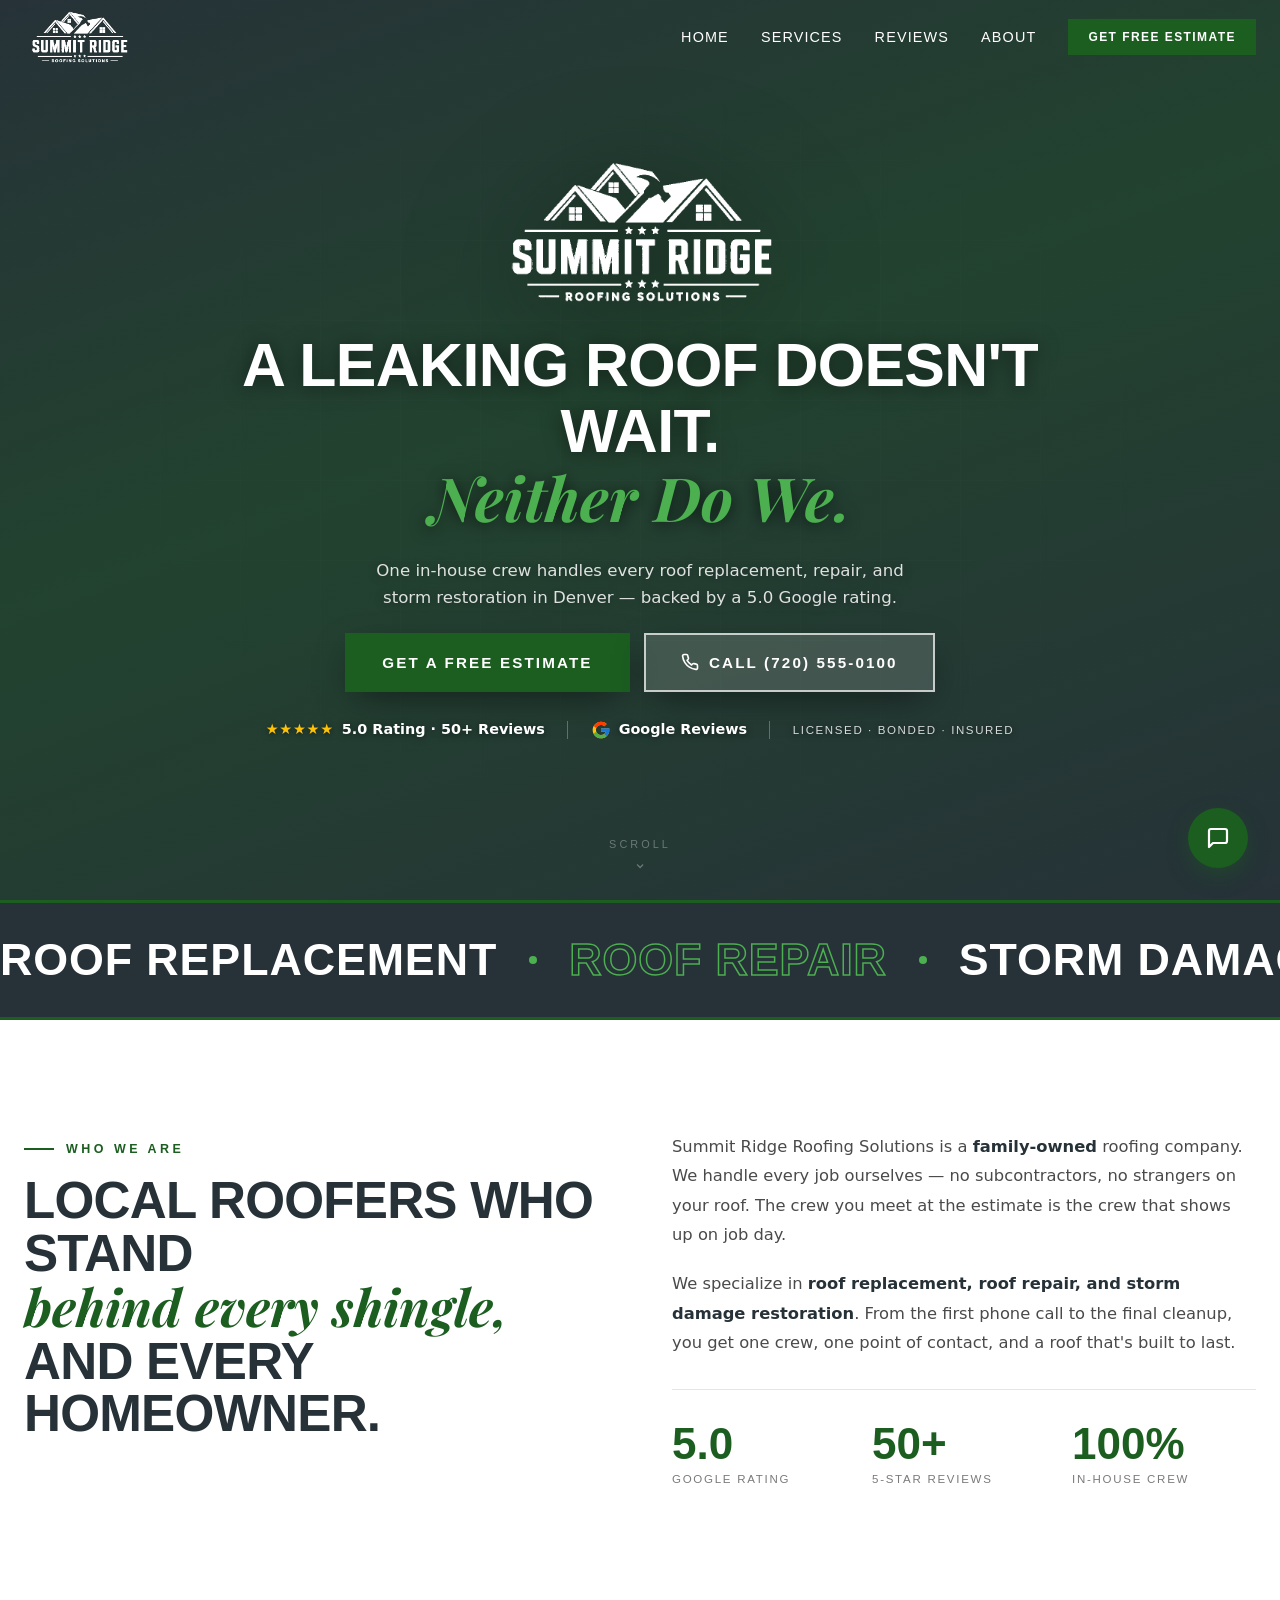
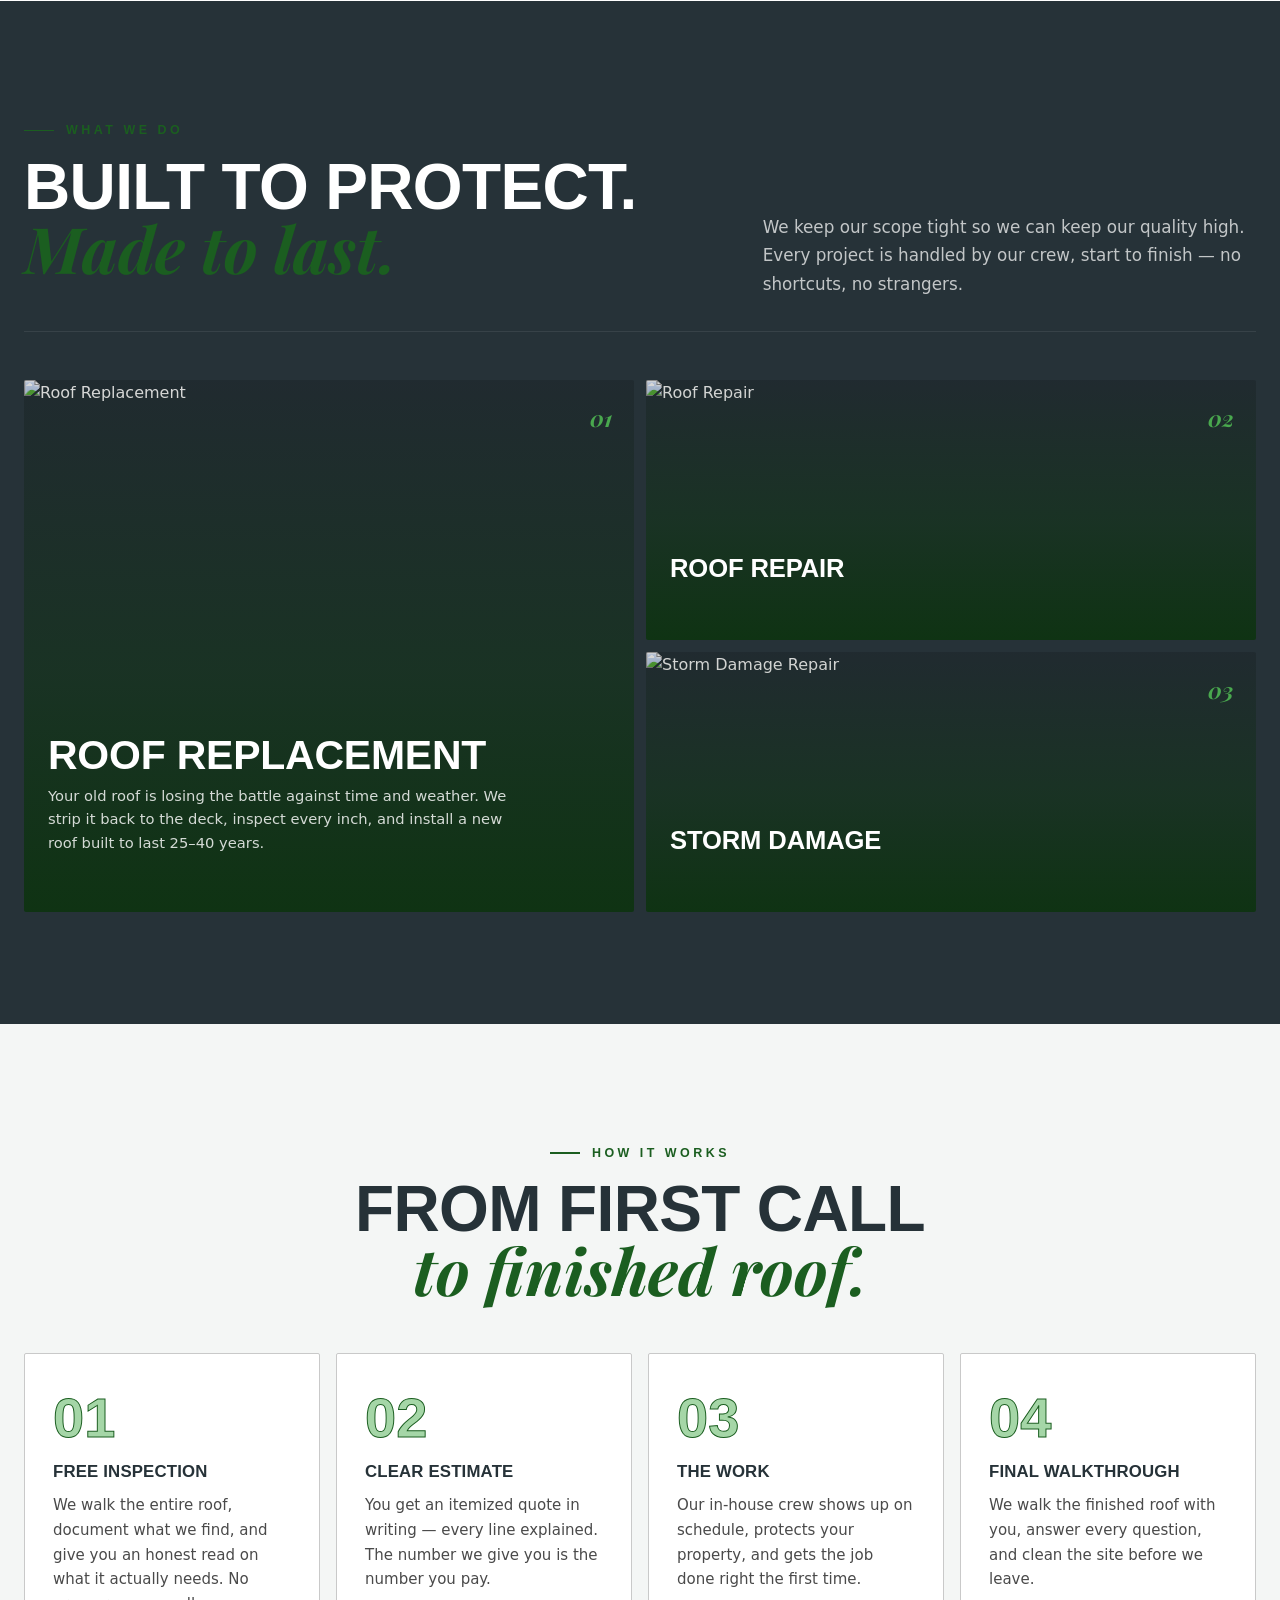
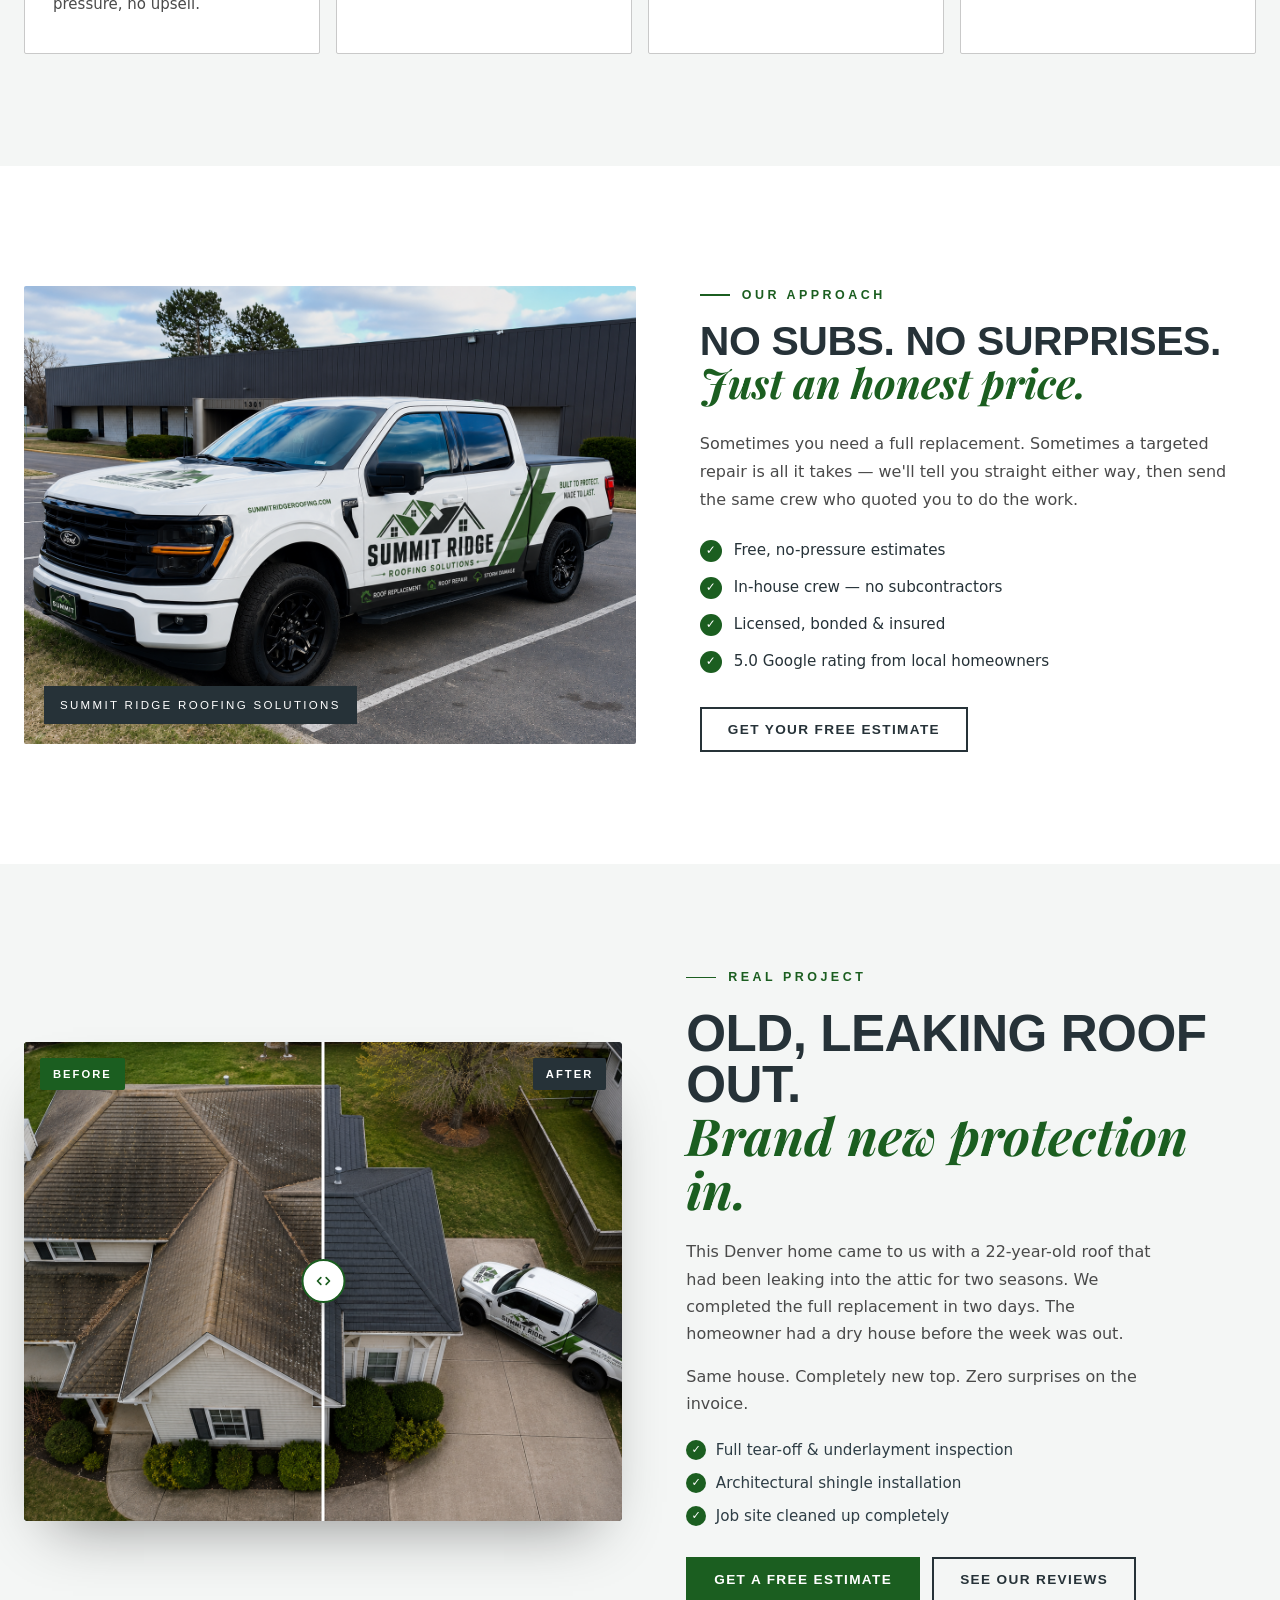
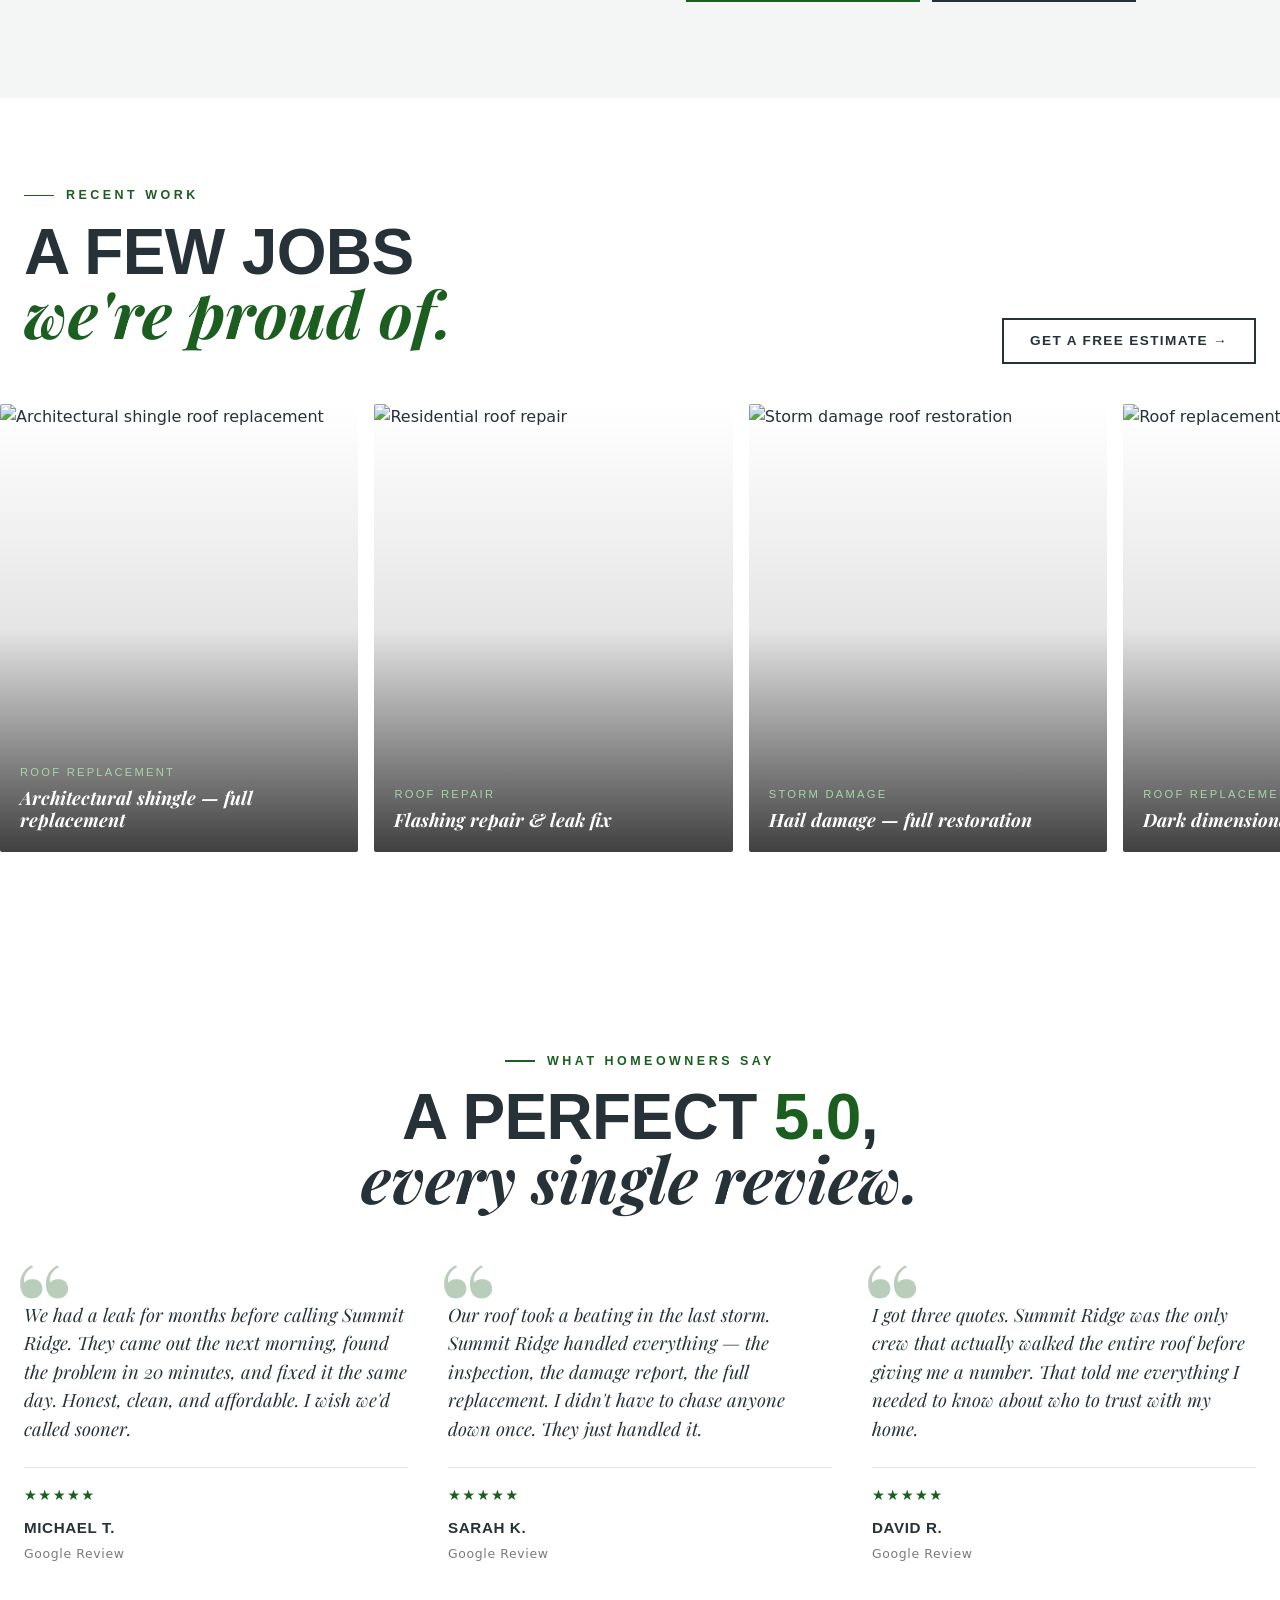
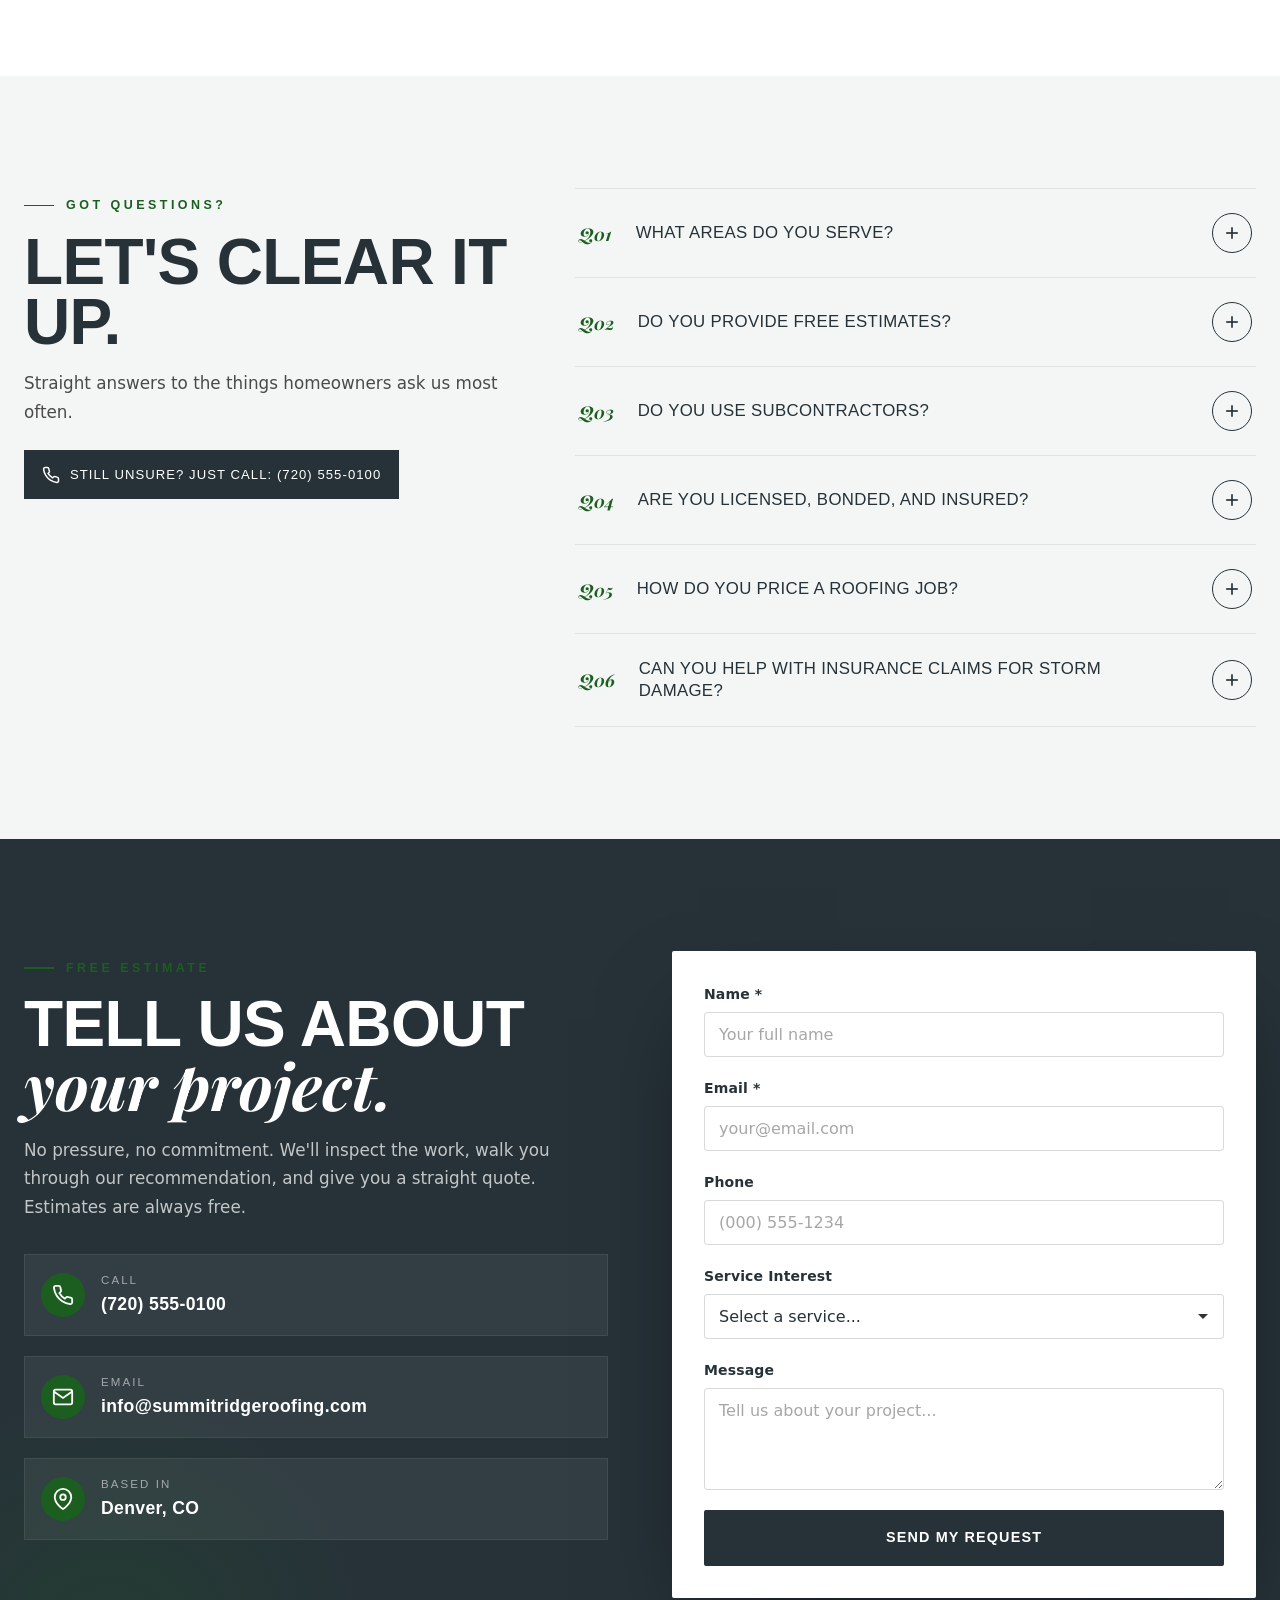
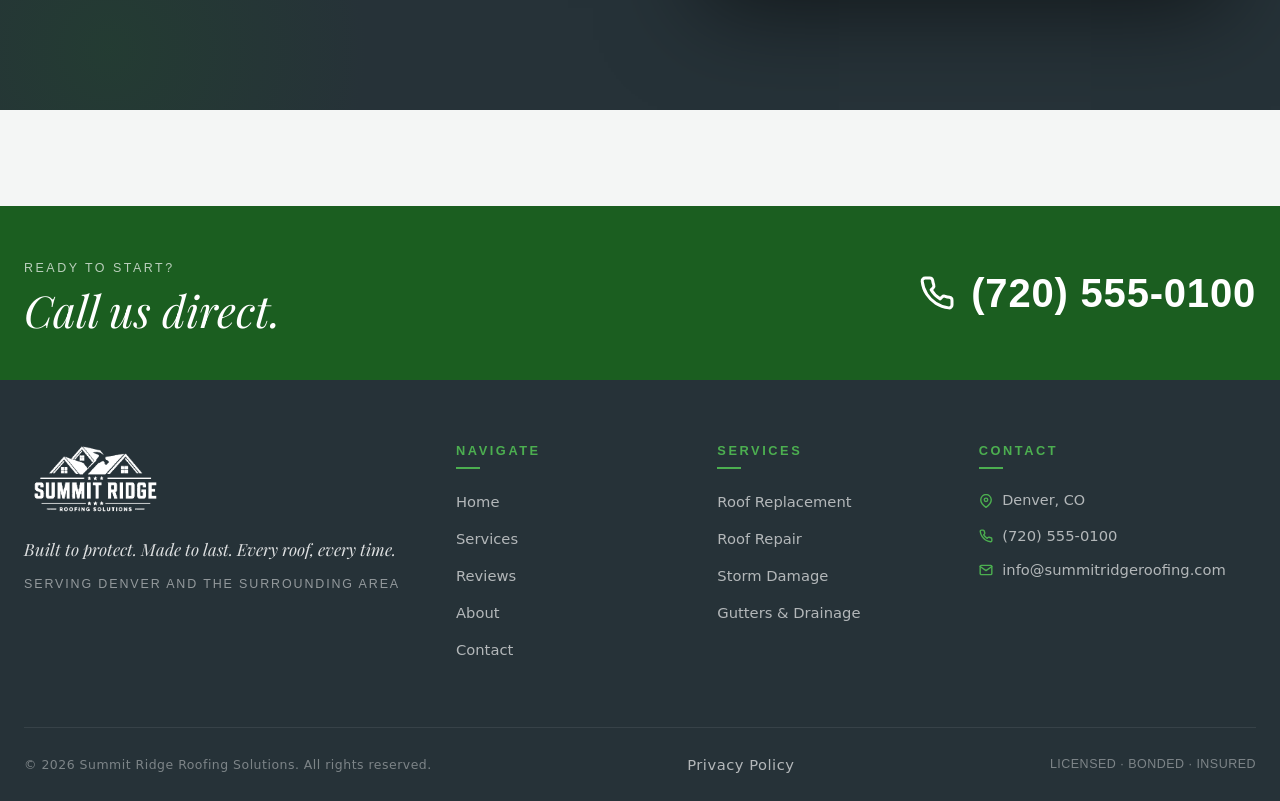
==== index.html @ 20893dfd "Initial commit" ====
<!DOCTYPE html>
<html lang="en">
  <head>
    <meta charset="UTF-8" />
    <meta name="viewport" content="width=device-width, initial-scale=1.0" />
    <title>Summit Ridge Roofing Solutions | Denver, CO Roofing Company</title>
    <meta name="description" content="Summit Ridge Roofing Solutions. Family-owned roofing contractor serving Denver, CO. Free estimates on roof replacement, roof repair, and storm damage restoration. 5-star rated." />
    <link rel="stylesheet" href="styles.css" />
    <link rel="preconnect" href="https://fonts.googleapis.com" />
    <link rel="preconnect" href="https://fonts.gstatic.com" crossorigin />
    <link href="https://fonts.googleapis.com/css2?family=Oswald:wght@400;500;600;700&family=Playfair+Display:ital,wght@0,700;0,900;1,700&family=Inter:wght@300;400;500;600;700&display=swap" rel="stylesheet" />
    <script type="application/ld+json">
      {
        "@context": "https://schema.org",
        "@type": "RoofingContractor",
        "name": "Summit Ridge Roofing Solutions",
        "description": "Family-owned roofing contractor serving Denver, CO. Specializing in roof replacement, roof repair, storm damage restoration, and gutter services.",
        "url": "https://www.summitridgeroofing.com",
        "telephone": "(720) 555-0100",
        "email": "info@summitridgeroofing.com",
        "aggregateRating": {
          "@type": "AggregateRating",
          "ratingValue": "5.0",
          "reviewCount": "50"
        },
        "areaServed": [{"@type": "City", "name": "Denver"}, {"@type": "State", "name": "CO"}],
        "address": {"@type": "PostalAddress", "addressLocality": "Denver", "addressRegion": "CO", "addressCountry": "US"}
      }
    </script>
    <script type="application/ld+json">
      {
        "@context": "https://schema.org",
        "@type": "FAQPage",
        "mainEntity": [
          {"@type": "Question", "name": "What areas do you serve?", "acceptedAnswer": {"@type": "Answer", "text": "We serve Denver and the surrounding area. If you're not sure whether we come to your neighborhood, give us a call and we'll let you know right away."}},
          {"@type": "Question", "name": "Do you provide free estimates?", "acceptedAnswer": {"@type": "Answer", "text": "Yes. Every estimate is free and there's no pressure to book. We'll inspect the roof, walk you through our findings, and give you a straight quote."}},
          {"@type": "Question", "name": "Do you use subcontractors?", "acceptedAnswer": {"@type": "Answer", "text": "No. We use our own in-house crew on every job. The people who give you the estimate are the people who show up to do the work."}},
          {"@type": "Question", "name": "Are you licensed, bonded, and insured?", "acceptedAnswer": {"@type": "Answer", "text": "Yes. Summit Ridge Roofing Solutions is fully licensed, bonded, and insured for your protection and peace of mind."}},
          {"@type": "Question", "name": "How do you price a roofing job?", "acceptedAnswer": {"@type": "Answer", "text": "Pricing depends on the scope of work, the size of the roof, and the materials selected. Every estimate is itemized and transparent — we walk you through every line."}},
          {"@type": "Question", "name": "Can you help with insurance claims for storm damage?", "acceptedAnswer": {"@type": "Answer", "text": "Yes. We document storm damage thoroughly and can work alongside your insurance adjuster to make sure nothing gets missed."}}
        ]
      }
    </script>
  </head>
  <body class="has-hero-transparent">

    <!-- ==================== HEADER ==================== -->
    <header class="site-header" id="site-header">
      <div class="header__inner">
        <a href="/summitridge-roofing-clone/" class="header__logo" aria-label="Summit Ridge Roofing Solutions Home">
          <img src="logo.png" alt="Summit Ridge Roofing Solutions Logo" />
        </a>
        <nav class="header__nav" aria-label="Primary">
          <a href="/summitridge-roofing-clone/" class="header__link">Home</a>
          <a href="#services" class="header__link">Services</a>
          <a href="#reviews" class="header__link">Reviews</a>
          <a href="#about" class="header__link">About</a>
          <a href="#contact" class="btn btn--primary btn--cta">Get Free Estimate</a>
        </nav>
        <button class="header__burger" id="burger" aria-label="Toggle menu" aria-expanded="false">
          <span class="header__burger-line"></span>
          <span class="header__burger-line"></span>
          <span class="header__burger-line"></span>
        </button>
      </div>
    </header>

    <!-- ==================== SIDE RAIL ==================== -->
    <a href="tel:+17205550100" class="side-rail" aria-label="Call (720) 555-0100">
      <span class="side-rail__label">CALL (720) 555-0100</span>
    </a>

    <!-- ==================== MOBILE MENU ==================== -->
    <div class="mobile-menu" id="mobile-menu" aria-hidden="true">
      <div class="mobile-menu__inner">
        <a href="/summitridge-roofing-clone/" class="mobile-menu__link">Home</a>
        <a href="#services" class="mobile-menu__link">Services</a>
        <a href="#reviews" class="mobile-menu__link">Reviews</a>
        <a href="#about" class="mobile-menu__link">About</a>
        <a href="#contact" class="mobile-menu__link">Contact</a>
        <a href="#contact" class="btn btn--primary btn--large btn--full mobile-menu__cta">Get Free Estimate</a>
        <div class="mobile-menu__contact">
          <a href="tel:+17205550100" class="mobile-menu__phone">(720) 555-0100</a>
          <a href="mailto:info@summitridgeroofing.com" class="mobile-menu__email">info@summitridgeroofing.com</a>
        </div>
      </div>
    </div>

    <main id="main">

      <!-- ==================== HERO ==================== -->
      <section class="hero">
        <div class="hero__media">
          <video class="hero__bg-img" id="heroVideo" autoplay muted loop playsinline webkit-playsinline="true" x5-playsinline="true" disablePictureInPicture preload="auto" aria-hidden="true">
            <source src="video.mp4" type="video/mp4">
          </video>
          <div class="hero__overlay" aria-hidden="true"></div>
          <div class="hero__texture" aria-hidden="true"></div>
        </div>
        <div class="hero__content">
          <img class="hero__logo" src="logo.png" alt="Summit Ridge Roofing Solutions" width="360" height="240" />
          <h1 class="hero__title">A Leaking Roof Doesn't Wait.<br /><span class="text-serif brand-green">Neither Do We.</span></h1>
          <p class="hero__sub">One in-house crew handles every roof replacement, repair, and storm restoration in Denver &mdash; backed by a 5.0 Google rating.</p>
          <div class="hero__ctas">
            <a href="#contact" class="hero__cta hero__cta--primary">Get a Free Estimate</a>
            <a href="tel:+17205550100" class="hero__cta hero__cta--call">
              <svg width="18" height="18" viewBox="0 0 24 24" fill="none" stroke="currentColor" stroke-width="2.2" stroke-linecap="round" stroke-linejoin="round" aria-hidden="true">
                <path d="M22 16.92v3a2 2 0 01-2.18 2 19.79 19.79 0 01-8.63-3.07 19.5 19.5 0 01-6-6 19.79 19.79 0 01-3.07-8.67A2 2 0 014.11 2h3a2 2 0 012 1.72 12.84 12.84 0 00.7 2.81 2 2 0 01-.45 2.11L8.09 9.91a16 16 0 006 6l1.27-1.27a2 2 0 012.11-.45 12.84 12.84 0 002.81.7A2 2 0 0122 16.92z"></path>
              </svg>
              <span>Call (720) 555-0100</span>
            </a>
          </div>
          <div class="hero__trust">
            <span class="hero__trust-rating">
              <span class="hero__trust-stars" aria-hidden="true">&#9733;&#9733;&#9733;&#9733;&#9733;</span>
              5.0 Rating &middot; 50+ Reviews
            </span>
            <span class="hero__trust-divider" aria-hidden="true"></span>
            <span class="hero__trust-platform">
              <svg class="hero__trust-icon" viewBox="0 0 48 48" aria-hidden="true">
                <path fill="#FFC107" d="M43.611,20.083H42V20H24v8h11.303c-1.649,4.657-6.08,8-11.303,8c-6.627,0-12-5.373-12-12c0-6.627,5.373-12,12-12c3.059,0,5.842,1.154,7.961,3.039l5.657-5.657C34.046,6.053,29.268,4,24,4C12.955,4,4,12.955,4,24c0,11.045,8.955,20,20,20c11.045,0,20-8.955,20-20C44,22.659,43.862,21.35,43.611,20.083z"/>
                <path fill="#FF3D00" d="M6.306,14.691l6.571,4.819C14.655,15.108,18.961,12,24,12c3.059,0,5.842,1.154,7.961,3.039l5.657-5.657C34.046,6.053,29.268,4,24,4C16.318,4,9.656,8.337,6.306,14.691z"/>
                <path fill="#4CAF50" d="M24,44c5.166,0,9.86-1.977,13.409-5.192l-6.19-5.238C29.211,35.091,26.715,36,24,36c-5.202,0-9.619-3.317-11.283-7.946l-6.522,5.025C9.505,39.556,16.227,44,24,44z"/>
                <path fill="#1976D2" d="M43.611,20.083H42V20H24v8h11.303c-0.792,2.237-2.231,4.166-4.087,5.571c0.001-0.001,0.002-0.001,0.003-0.002l6.19,5.238C36.971,39.205,44,34,44,24C44,22.659,43.862,21.35,43.611,20.083z"/>
              </svg>
              Google Reviews
            </span>
            <span class="hero__trust-divider" aria-hidden="true"></span>
            <span class="hero__trust-platform hero__trust-platform--text">Licensed &middot; Bonded &middot; Insured</span>
          </div>
        </div>
        <button class="hero__scroll" aria-label="Scroll to content" onclick="document.querySelector('.intro').scrollIntoView({behavior:'smooth'})">
          <span>Scroll</span>
          <svg width="12" height="12" viewBox="0 0 24 24" fill="none" stroke="currentColor" stroke-width="2.5">
            <polyline points="6 9 12 15 18 9"></polyline>
          </svg>
        </button>
      </section>

      <!-- ==================== MARQUEE ==================== -->
      <section class="marquee" aria-hidden="true">
        <div class="marquee__track">
          <div class="marquee__group">
            <span class="marquee__item">Roof Replacement<svg class="marquee__dot" width="8" height="8" viewBox="0 0 8 8"><circle cx="4" cy="4" r="4" fill="currentColor"/></svg></span>
            <span class="marquee__item">Roof Repair<svg class="marquee__dot" width="8" height="8" viewBox="0 0 8 8"><circle cx="4" cy="4" r="4" fill="currentColor"/></svg></span>
            <span class="marquee__item">Storm Damage<svg class="marquee__dot" width="8" height="8" viewBox="0 0 8 8"><circle cx="4" cy="4" r="4" fill="currentColor"/></svg></span>
            <span class="marquee__item">Gutters<svg class="marquee__dot" width="8" height="8" viewBox="0 0 8 8"><circle cx="4" cy="4" r="4" fill="currentColor"/></svg></span>
            <span class="marquee__item">Family Owned<svg class="marquee__dot" width="8" height="8" viewBox="0 0 8 8"><circle cx="4" cy="4" r="4" fill="currentColor"/></svg></span>
            <span class="marquee__item">5 Star Rated<svg class="marquee__dot" width="8" height="8" viewBox="0 0 8 8"><circle cx="4" cy="4" r="4" fill="currentColor"/></svg></span>
            <span class="marquee__item">Denver, CO<svg class="marquee__dot" width="8" height="8" viewBox="0 0 8 8"><circle cx="4" cy="4" r="4" fill="currentColor"/></svg></span>
          </div>
          <div class="marquee__group" aria-hidden="true">
            <span class="marquee__item">Roof Replacement<svg class="marquee__dot" width="8" height="8" viewBox="0 0 8 8"><circle cx="4" cy="4" r="4" fill="currentColor"/></svg></span>
            <span class="marquee__item">Roof Repair<svg class="marquee__dot" width="8" height="8" viewBox="0 0 8 8"><circle cx="4" cy="4" r="4" fill="currentColor"/></svg></span>
            <span class="marquee__item">Storm Damage<svg class="marquee__dot" width="8" height="8" viewBox="0 0 8 8"><circle cx="4" cy="4" r="4" fill="currentColor"/></svg></span>
            <span class="marquee__item">Gutters<svg class="marquee__dot" width="8" height="8" viewBox="0 0 8 8"><circle cx="4" cy="4" r="4" fill="currentColor"/></svg></span>
            <span class="marquee__item">Family Owned<svg class="marquee__dot" width="8" height="8" viewBox="0 0 8 8"><circle cx="4" cy="4" r="4" fill="currentColor"/></svg></span>
            <span class="marquee__item">5 Star Rated<svg class="marquee__dot" width="8" height="8" viewBox="0 0 8 8"><circle cx="4" cy="4" r="4" fill="currentColor"/></svg></span>
            <span class="marquee__item">Denver, CO<svg class="marquee__dot" width="8" height="8" viewBox="0 0 8 8"><circle cx="4" cy="4" r="4" fill="currentColor"/></svg></span>
          </div>
          <div class="marquee__group" aria-hidden="true">
            <span class="marquee__item">Roof Replacement<svg class="marquee__dot" width="8" height="8" viewBox="0 0 8 8"><circle cx="4" cy="4" r="4" fill="currentColor"/></svg></span>
            <span class="marquee__item">Roof Repair<svg class="marquee__dot" width="8" height="8" viewBox="0 0 8 8"><circle cx="4" cy="4" r="4" fill="currentColor"/></svg></span>
            <span class="marquee__item">Storm Damage<svg class="marquee__dot" width="8" height="8" viewBox="0 0 8 8"><circle cx="4" cy="4" r="4" fill="currentColor"/></svg></span>
            <span class="marquee__item">Gutters<svg class="marquee__dot" width="8" height="8" viewBox="0 0 8 8"><circle cx="4" cy="4" r="4" fill="currentColor"/></svg></span>
            <span class="marquee__item">Family Owned<svg class="marquee__dot" width="8" height="8" viewBox="0 0 8 8"><circle cx="4" cy="4" r="4" fill="currentColor"/></svg></span>
            <span class="marquee__item">5 Star Rated<svg class="marquee__dot" width="8" height="8" viewBox="0 0 8 8"><circle cx="4" cy="4" r="4" fill="currentColor"/></svg></span>
            <span class="marquee__item">Denver, CO<svg class="marquee__dot" width="8" height="8" viewBox="0 0 8 8"><circle cx="4" cy="4" r="4" fill="currentColor"/></svg></span>
          </div>
        </div>
      </section>

      <!-- ==================== INTRO ==================== -->
      <section class="intro section section--paper">
        <div class="container">
          <div class="intro__grid">
            <div class="intro__left" data-reveal>
              <span class="kicker">Who we are</span>
              <h2 class="intro__headline">
                Local roofers who stand
                <br />
                <span class="text-serif">behind every shingle,</span>
                <br />
                and every homeowner.
              </h2>
            </div>
            <div class="intro__right" data-reveal>
              <p class="intro__para">
                Summit Ridge Roofing Solutions is a <strong>family-owned</strong> roofing company. We handle every job ourselves — no subcontractors, no strangers on your roof. The crew you meet at the estimate is the crew that shows up on job day.
              </p>
              <p class="intro__para">
                We specialize in <strong>roof replacement, roof repair, and storm damage restoration</strong>. From the first phone call to the final cleanup, you get one crew, one point of contact, and a roof that's built to last.
              </p>
              <div class="intro__stats">
                <div class="intro__stat">
                  <span class="intro__stat-val">5.0</span>
                  <span class="intro__stat-label">Google Rating</span>
                </div>
                <div class="intro__stat">
                  <span class="intro__stat-val">50+</span>
                  <span class="intro__stat-label">5-Star Reviews</span>
                </div>
                <div class="intro__stat">
                  <span class="intro__stat-val">100%</span>
                  <span class="intro__stat-label">In-House Crew</span>
                </div>
              </div>
            </div>
          </div>
        </div>
      </section>

      <!-- ==================== SERVICES ==================== -->
      <section class="services section section--dark" id="services">
        <div class="container">
          <div class="services__head" data-reveal>
            <div>
              <span class="kicker">What we do</span>
              <h2 class="section__title">
                Built to protect.
                <br />
                <span class="text-serif brand-green">Made to last.</span>
              </h2>
            </div>
            <p class="section__lede">
              We keep our scope tight so we can keep our quality high. Every project is handled by our crew, start to finish — no shortcuts, no strangers.
            </p>
          </div>
          <div class="service-bento" data-reveal>
            <a href="#contact" class="service-tile service-tile--0">
              <div class="service-tile__image-wrap">
                <img src="/summitridge-roofing-clone/photo-1632759145351-1d592919f522__af3c90d0" alt="Roof Replacement" class="service-tile__image" loading="lazy" />
                <div class="service-tile__scrim"></div>
              </div>
              <div class="service-tile__body">
                <span class="service-tile__num">01</span>
                <h3 class="service-tile__name">Roof Replacement</h3>
                <p class="service-tile__desc">Your old roof is losing the battle against time and weather. We strip it back to the deck, inspect every inch, and install a new roof built to last 25&ndash;40 years.</p>
                <span class="service-tile__cta">Get a Quote &rarr;</span>
              </div>
            </a>
            <a href="#contact" class="service-tile service-tile--1">
              <div class="service-tile__image-wrap">
                <img src="/summitridge-roofing-clone/photo-1570129477492-45c003edd2be__20c51fb5" alt="Roof Repair" class="service-tile__image" loading="lazy" />
                <div class="service-tile__scrim"></div>
              </div>
              <div class="service-tile__body">
                <span class="service-tile__num">02</span>
                <h3 class="service-tile__name">Roof Repair</h3>
                <p class="service-tile__desc">A single missing shingle can let in gallons of water. We find the problem fast and fix it right.</p>
                <span class="service-tile__cta">Get a Quote &rarr;</span>
              </div>
            </a>
            <a href="#contact" class="service-tile service-tile--2">
              <div class="service-tile__image-wrap">
                <img src="/summitridge-roofing-clone/photo-1541888946425-d81bb19240f5__20c51fb5" alt="Storm Damage Repair" class="service-tile__image" loading="lazy" />
                <div class="service-tile__scrim"></div>
              </div>
              <div class="service-tile__body">
                <span class="service-tile__num">03</span>
                <h3 class="service-tile__name">Storm Damage</h3>
                <p class="service-tile__desc">Hail and wind damage spreads fast. We document it, repair it, and get your roof back to full strength.</p>
                <span class="service-tile__cta">Get a Quote &rarr;</span>
              </div>
            </a>
          </div>
        </div>
      </section>

      <!-- ==================== OUR PROCESS ==================== -->
      <section class="our-process section section--bone">
        <div class="container">
          <div class="process__head" data-reveal>
            <span class="kicker">How it works</span>
            <h2 class="section__title">From first call<br /><span class="text-serif brand-green">to finished roof.</span></h2>
          </div>
          <div class="process__grid" data-reveal>
            <div class="process-card">
              <div class="process-card__step">01</div>
              <h3 class="process-card__title">Free Inspection</h3>
              <p class="process-card__desc">We walk the entire roof, document what we find, and give you an honest read on what it actually needs. No pressure, no upsell.</p>
            </div>
            <div class="process-card">
              <div class="process-card__step">02</div>
              <h3 class="process-card__title">Clear Estimate</h3>
              <p class="process-card__desc">You get an itemized quote in writing — every line explained. The number we give you is the number you pay.</p>
            </div>
            <div class="process-card">
              <div class="process-card__step">03</div>
              <h3 class="process-card__title">The Work</h3>
              <p class="process-card__desc">Our in-house crew shows up on schedule, protects your property, and gets the job done right the first time.</p>
            </div>
            <div class="process-card">
              <div class="process-card__step">04</div>
              <h3 class="process-card__title">Final Walkthrough</h3>
              <p class="process-card__desc">We walk the finished roof with you, answer every question, and clean the site before we leave.</p>
            </div>
          </div>
        </div>
      </section>

      <!-- ==================== APPROACH / FEATURE ==================== -->
      <section class="feature-project section section--paper" id="about">
        <div class="container">
          <div class="feature-project__grid">
            <div class="feature-project__image-wrap" data-reveal>
              <img src="Vehicle.png" alt="Summit Ridge Roofing Solutions branded truck" class="feature-project__image" />
              <span class="feature-project__tag">Summit Ridge Roofing Solutions</span>
            </div>
            <div class="feature-project__content" data-reveal>
              <span class="kicker">Our approach</span>
              <h2 class="feature-project__title">
                No subs. No surprises.
                <br />
                <span class="text-serif">Just an honest price.</span>
              </h2>
              <p class="feature-project__para">
                Sometimes you need a full replacement. Sometimes a targeted repair is all it takes — we'll tell you straight either way, then send the same crew who quoted you to do the work.
              </p>
              <ul class="feature-project__list">
                <li>
                  <span class="feature-project__check">&#10003;</span>
                  Free, no-pressure estimates
                </li>
                <li>
                  <span class="feature-project__check">&#10003;</span>
                  In-house crew &mdash; no subcontractors
                </li>
                <li>
                  <span class="feature-project__check">&#10003;</span>
                  Licensed, bonded &amp; insured
                </li>
                <li>
                  <span class="feature-project__check">&#10003;</span>
                  5.0 Google rating from local homeowners
                </li>
              </ul>
              <a href="#contact" class="btn btn--ghost">Get Your Free Estimate</a>
            </div>
          </div>
        </div>
      </section>

      <!-- ==================== TRANSFORMATION ==================== -->
      <section class="transformation section section--bone">
        <div class="container">
          <div class="transformation__grid">
            <div class="ba-slider" data-reveal tabindex="0" role="slider" aria-label="Drag to compare the roof before and after replacement" aria-valuemin="0" aria-valuemax="100" aria-valuenow="50" aria-orientation="horizontal">
              <img class="ba-slider__img ba-slider__img--after" src="AFTER.png" alt="The same roof after Summit Ridge installed a brand new charcoal architectural shingle roof" loading="lazy" />
              <img class="ba-slider__img ba-slider__img--before" src="BEFORE.png" alt="A worn, faded roof before Summit Ridge's replacement" loading="lazy" style="clip-path: inset(0 50% 0 0);" />
              <span class="ba-slider__label ba-slider__label--before">Before</span>
              <span class="ba-slider__label ba-slider__label--after">After</span>
              <div class="ba-slider__divider" style="left: 50%;">
                <span class="ba-slider__handle" aria-hidden="true">
                  <svg width="16" height="16" viewBox="0 0 24 24" fill="none" stroke="currentColor" stroke-width="2.5" stroke-linecap="round" stroke-linejoin="round">
                    <path d="M8 7L3 12L8 17"></path>
                    <path d="M16 7L21 12L16 17"></path>
                  </svg>
                </span>
              </div>
            </div>
            <div class="transformation__content" data-reveal>
              <span class="kicker">Real project</span>
              <h2 class="transformation__title">
                Old, leaking roof out.
                <br />
                <span class="text-serif brand-green">Brand new protection in.</span>
              </h2>
              <p class="transformation__para">
                This Denver home came to us with a 22-year-old roof that had been leaking into the attic for two seasons. We completed the full replacement in two days. The homeowner had a dry house before the week was out.
              </p>
              <p class="transformation__para">
                Same house. Completely new top. Zero surprises on the invoice.
              </p>
              <ul class="transformation__list">
                <li>
                  <span class="transformation__check">&#10003;</span>
                  Full tear-off &amp; underlayment inspection
                </li>
                <li>
                  <span class="transformation__check">&#10003;</span>
                  Architectural shingle installation
                </li>
                <li>
                  <span class="transformation__check">&#10003;</span>
                  Job site cleaned up completely
                </li>
              </ul>
              <div class="transformation__ctas">
                <a href="#contact" class="btn btn--primary">Get a Free Estimate</a>
                <a href="#reviews" class="btn btn--ghost">See Our Reviews</a>
              </div>
            </div>
          </div>
        </div>
      </section>

      <!-- ==================== GALLERY STRIP ==================== -->
      <section class="gallery-strip">
        <div class="container">
          <div class="gallery-strip__head" data-reveal>
            <div>
              <span class="kicker">Recent work</span>
              <h2 class="section__title">
                A few jobs
                <br />
                <span class="text-serif brand-green">we're proud of.</span>
              </h2>
            </div>
            <a href="#contact" class="btn btn--ghost">Get a Free Estimate &rarr;</a>
          </div>
        </div>
        <div class="gallery-strip__scroll" data-reveal>
          <!-- Replace all gallery images with actual project photos -->
          <div class="gallery-strip__item">
            <img src="/summitridge-roofing-clone/photo-1558618666-fcd25c85cd64__1a42493a" alt="Architectural shingle roof replacement" loading="lazy" />
            <div class="gallery-strip__overlay">
              <span class="gallery-strip__cat">Roof Replacement</span>
              <span class="gallery-strip__title">Architectural shingle — full replacement</span>
            </div>
          </div>
          <div class="gallery-strip__item">
            <img src="/summitridge-roofing-clone/photo-1564013799919-ab600027ffc6__1a42493a" alt="Residential roof repair" loading="lazy" />
            <div class="gallery-strip__overlay">
              <span class="gallery-strip__cat">Roof Repair</span>
              <span class="gallery-strip__title">Flashing repair &amp; leak fix</span>
            </div>
          </div>
          <div class="gallery-strip__item">
            <img src="/summitridge-roofing-clone/photo-1570129477492-45c003edd2be__1a42493a" alt="Storm damage roof restoration" loading="lazy" />
            <div class="gallery-strip__overlay">
              <span class="gallery-strip__cat">Storm Damage</span>
              <span class="gallery-strip__title">Hail damage — full restoration</span>
            </div>
          </div>
          <div class="gallery-strip__item">
            <img src="/summitridge-roofing-clone/photo-1523413651479-597eb2da0ad6__1a42493a" alt="Roof replacement - new shingles" loading="lazy" />
            <div class="gallery-strip__overlay">
              <span class="gallery-strip__cat">Roof Replacement</span>
              <span class="gallery-strip__title">Dark dimensional shingle install</span>
            </div>
          </div>
          <div class="gallery-strip__item">
            <img src="/summitridge-roofing-clone/photo-1632759145351-1d592919f522__1a42493a" alt="Gutter installation project" loading="lazy" />
            <div class="gallery-strip__overlay">
              <span class="gallery-strip__cat">Gutters</span>
              <span class="gallery-strip__title">Seamless gutter installation</span>
            </div>
          </div>
          <div class="gallery-strip__item">
            <img src="/summitridge-roofing-clone/photo-1600585154526-990dced4db0d__1a42493a" alt="Roof repair on two-story home" loading="lazy" />
            <div class="gallery-strip__overlay">
              <span class="gallery-strip__cat">Roof Repair</span>
              <span class="gallery-strip__title">Ridge cap &amp; valley repair</span>
            </div>
          </div>
          <div class="gallery-strip__item">
            <img src="/summitridge-roofing-clone/photo-1505673542670-a5e3ff5b14a3__1a42493a" alt="Wind damage roof replacement" loading="lazy" />
            <div class="gallery-strip__overlay">
              <span class="gallery-strip__cat">Storm Damage</span>
              <span class="gallery-strip__title">Wind damage — full tear-off</span>
            </div>
          </div>
          <div class="gallery-strip__item">
            <img src="/summitridge-roofing-clone/photo-1541888946425-d81bb19240f5__1a42493a" alt="Complete roof replacement project" loading="lazy" />
            <div class="gallery-strip__overlay">
              <span class="gallery-strip__cat">Roof Replacement</span>
              <span class="gallery-strip__title">Full replacement — 3,200 sq ft</span>
            </div>
          </div>
        </div>
      </section>

      <!-- ==================== TESTIMONIALS ==================== -->
      <section class="quotes section section--paper" id="reviews">
        <div class="container">
          <div class="quotes__head" data-reveal>
            <span class="kicker">What homeowners say</span>
            <h2 class="section__title">
              A perfect <span class="brand-green">5.0</span>,
              <br />
              <span class="text-serif">every single review.</span>
            </h2>
          </div>
          <div class="quotes__grid">
            <figure class="quote" data-reveal>
              <span class="quote__mark" aria-hidden="true">&ldquo;</span>
              <blockquote class="quote__text">
                We had a leak for months before calling Summit Ridge. They came out the next morning, found the problem in 20 minutes, and fixed it the same day. Honest, clean, and affordable. I wish we'd called sooner.
              </blockquote>
              <figcaption class="quote__caption">
                <span class="quote__stars" aria-hidden="true">&#9733;&#9733;&#9733;&#9733;&#9733;</span>
                <span class="quote__name">Michael T.</span>
                <span class="quote__role">Google Review</span>
              </figcaption>
            </figure>
            <figure class="quote" data-reveal>
              <span class="quote__mark" aria-hidden="true">&ldquo;</span>
              <blockquote class="quote__text">
                Our roof took a beating in the last storm. Summit Ridge handled everything &mdash; the inspection, the damage report, the full replacement. I didn't have to chase anyone down once. They just handled it.
              </blockquote>
              <figcaption class="quote__caption">
                <span class="quote__stars" aria-hidden="true">&#9733;&#9733;&#9733;&#9733;&#9733;</span>
                <span class="quote__name">Sarah K.</span>
                <span class="quote__role">Google Review</span>
              </figcaption>
            </figure>
            <figure class="quote" data-reveal>
              <span class="quote__mark" aria-hidden="true">&ldquo;</span>
              <blockquote class="quote__text">
                I got three quotes. Summit Ridge was the only crew that actually walked the entire roof before giving me a number. That told me everything I needed to know about who to trust with my home.
              </blockquote>
              <figcaption class="quote__caption">
                <span class="quote__stars" aria-hidden="true">&#9733;&#9733;&#9733;&#9733;&#9733;</span>
                <span class="quote__name">David R.</span>
                <span class="quote__role">Google Review</span>
              </figcaption>
            </figure>
          </div>
        </div>
      </section>

      <!-- ==================== FAQ ==================== -->
      <section class="faq section section--bone">
        <div class="container">
          <div class="faq__layout">
            <div class="faq__head" data-reveal>
              <span class="kicker">Got questions?</span>
              <h2 class="section__title">Let's clear it up.</h2>
              <p class="section__lede">Straight answers to the things homeowners ask us most often.</p>
              <a href="tel:+17205550100" class="faq__call">
                <svg width="18" height="18" viewBox="0 0 24 24" fill="none" stroke="currentColor" stroke-width="2">
                  <path d="M22 16.92v3a2 2 0 01-2.18 2 19.79 19.79 0 01-8.63-3.07 19.5 19.5 0 01-6-6 19.79 19.79 0 01-3.07-8.67A2 2 0 014.11 2h3a2 2 0 012 1.72 12.84 12.84 0 00.7 2.81 2 2 0 01-.45 2.11L8.09 9.91a16 16 0 006 6l1.27-1.27a2 2 0 012.11-.45 12.84 12.84 0 002.81.7A2 2 0 0122 16.92z"></path>
                </svg>
                Still unsure? Just call: (720) 555-0100
              </a>
            </div>
            <div class="faq__list" data-reveal>
              <div class="faq__item">
                <button class="faq__trigger" aria-expanded="false" aria-controls="faq-0">
                  <span class="faq__q-num">Q01</span>
                  <span class="faq__q">What areas do you serve?</span>
                  <span class="faq__icon" aria-hidden="true">
                    <svg width="20" height="20" viewBox="0 0 24 24" fill="none" stroke="currentColor" stroke-width="2">
                      <line x1="12" y1="5" x2="12" y2="19"></line>
                      <line x1="5" y1="12" x2="19" y2="12"></line>
                    </svg>
                  </span>
                </button>
                <div class="faq__answer" id="faq-0">
                  <div class="faq__answer-inner">
                    <p>We serve Denver and the surrounding communities. If you're not sure whether we come out your way, give us a call and we'll let you know right away. We try to help everyone we can.</p>
                  </div>
                </div>
              </div>
              <div class="faq__item">
                <button class="faq__trigger" aria-expanded="false" aria-controls="faq-1">
                  <span class="faq__q-num">Q02</span>
                  <span class="faq__q">Do you provide free estimates?</span>
                  <span class="faq__icon" aria-hidden="true">
                    <svg width="20" height="20" viewBox="0 0 24 24" fill="none" stroke="currentColor" stroke-width="2">
                      <line x1="12" y1="5" x2="12" y2="19"></line>
                      <line x1="5" y1="12" x2="19" y2="12"></line>
                    </svg>
                  </span>
                </button>
                <div class="faq__answer" id="faq-1">
                  <div class="faq__answer-inner">
                    <p>Yes. Every estimate is completely free and there's no pressure to book. We'll inspect the roof, walk you through our findings, and give you a straight quote with no obligation.</p>
                  </div>
                </div>
              </div>
              <div class="faq__item">
                <button class="faq__trigger" aria-expanded="false" aria-controls="faq-2">
                  <span class="faq__q-num">Q03</span>
                  <span class="faq__q">Do you use subcontractors?</span>
                  <span class="faq__icon" aria-hidden="true">
                    <svg width="20" height="20" viewBox="0 0 24 24" fill="none" stroke="currentColor" stroke-width="2">
                      <line x1="12" y1="5" x2="12" y2="19"></line>
                      <line x1="5" y1="12" x2="19" y2="12"></line>
                    </svg>
                  </span>
                </button>
                <div class="faq__answer" id="faq-2">
                  <div class="faq__answer-inner">
                    <p>No. We use our own in-house crew on every single job. When you hire Summit Ridge, the people who give you the estimate are the people who show up to work on your roof. That's how we keep quality consistent every time.</p>
                  </div>
                </div>
              </div>
              <div class="faq__item">
                <button class="faq__trigger" aria-expanded="false" aria-controls="faq-3">
                  <span class="faq__q-num">Q04</span>
                  <span class="faq__q">Are you licensed, bonded, and insured?</span>
                  <span class="faq__icon" aria-hidden="true">
                    <svg width="20" height="20" viewBox="0 0 24 24" fill="none" stroke="currentColor" stroke-width="2">
                      <line x1="12" y1="5" x2="12" y2="19"></line>
                      <line x1="5" y1="12" x2="19" y2="12"></line>
                    </svg>
                  </span>
                </button>
                <div class="faq__answer" id="faq-3">
                  <div class="faq__answer-inner">
                    <p>Yes. Summit Ridge Roofing Solutions is fully licensed, bonded, and insured. You're protected from the first estimate to the final nail, and we're happy to provide proof of coverage before we start.</p>
                  </div>
                </div>
              </div>
              <div class="faq__item">
                <button class="faq__trigger" aria-expanded="false" aria-controls="faq-4">
                  <span class="faq__q-num">Q05</span>
                  <span class="faq__q">How do you price a roofing job?</span>
                  <span class="faq__icon" aria-hidden="true">
                    <svg width="20" height="20" viewBox="0 0 24 24" fill="none" stroke="currentColor" stroke-width="2">
                      <line x1="12" y1="5" x2="12" y2="19"></line>
                      <line x1="5" y1="12" x2="19" y2="12"></line>
                    </svg>
                  </span>
                </button>
                <div class="faq__answer" id="faq-4">
                  <div class="faq__answer-inner">
                    <p>Pricing is based on the size of the roof, the scope of work, and the materials chosen. Every estimate is fully itemized. You'll see every line, and we're happy to walk you through each one so you understand exactly what you're paying for.</p>
                  </div>
                </div>
              </div>
              <div class="faq__item">
                <button class="faq__trigger" aria-expanded="false" aria-controls="faq-5">
                  <span class="faq__q-num">Q06</span>
                  <span class="faq__q">Can you help with insurance claims for storm damage?</span>
                  <span class="faq__icon" aria-hidden="true">
                    <svg width="20" height="20" viewBox="0 0 24 24" fill="none" stroke="currentColor" stroke-width="2">
                      <line x1="12" y1="5" x2="12" y2="19"></line>
                      <line x1="5" y1="12" x2="19" y2="12"></line>
                    </svg>
                  </span>
                </button>
                <div class="faq__answer" id="faq-5">
                  <div class="faq__answer-inner">
                    <p>Yes. We document storm damage thoroughly and can work directly alongside your insurance adjuster. We know what adjusters look for, and we make sure nothing gets missed that you're entitled to claim.</p>
                  </div>
                </div>
              </div>
            </div>
          </div>
        </div>
      </section>

      <!-- ==================== CONTACT ==================== -->
      <section class="contact section section--dark" id="contact">
        <div class="container">
          <div class="contact__grid">
            <div class="contact__info" data-reveal>
              <span class="kicker">Free estimate</span>
              <h2 class="section__title">
                Tell us about
                <br />
                <span class="text-serif">your project.</span>
              </h2>
              <p class="section__lede">
                No pressure, no commitment. We'll inspect the work, walk you through our recommendation, and give you a straight quote. Estimates are always free.
              </p>
              <div class="contact__channels">
                <a href="tel:+17205550100" class="contact__channel">
                  <span class="contact__channel-icon">
                    <svg width="22" height="22" viewBox="0 0 24 24" fill="none" stroke="currentColor" stroke-width="2">
                      <path d="M22 16.92v3a2 2 0 01-2.18 2 19.79 19.79 0 01-8.63-3.07 19.5 19.5 0 01-6-6 19.79 19.79 0 01-3.07-8.67A2 2 0 014.11 2h3a2 2 0 012 1.72 12.84 12.84 0 00.7 2.81 2 2 0 01-.45 2.11L8.09 9.91a16 16 0 006 6l1.27-1.27a2 2 0 012.11-.45 12.84 12.84 0 002.81.7A2 2 0 0122 16.92z"></path>
                    </svg>
                  </span>
                  <span>
                    <span class="contact__channel-label">Call</span>
                    <span class="contact__channel-val">(720) 555-0100</span>
                  </span>
                </a>
                <a href="mailto:info@summitridgeroofing.com" class="contact__channel">
                  <span class="contact__channel-icon">
                    <svg width="22" height="22" viewBox="0 0 24 24" fill="none" stroke="currentColor" stroke-width="2">
                      <path d="M4 4h16c1.1 0 2 .9 2 2v12c0 1.1-.9 2-2 2H4c-1.1 0-2-.9-2-2V6c0-1.1.9-2 2-2z"></path>
                      <polyline points="22,6 12,13 2,6"></polyline>
                    </svg>
                  </span>
                  <span>
                    <span class="contact__channel-label">Email</span>
                    <span class="contact__channel-val">info@summitridgeroofing.com</span>
                  </span>
                </a>
                <div class="contact__channel contact__channel--static">
                  <span class="contact__channel-icon">
                    <svg width="22" height="22" viewBox="0 0 24 24" fill="none" stroke="currentColor" stroke-width="2">
                      <path d="M21 10c0 7-9 13-9 13s-9-6-9-13a9 9 0 0118 0z"></path>
                      <circle cx="12" cy="10" r="3"></circle>
                    </svg>
                  </span>
                  <span>
                    <span class="contact__channel-label">Based in</span>
                    <span class="contact__channel-val">Denver, CO</span>
                  </span>
                </div>
              </div>
            </div>
            <div class="contact__form" data-reveal>
              <form class="contact-form" method="POST">
                <div class="form-group">
                  <label class="form-label" for="name">Name *</label>
                  <input type="text" id="name" name="name" class="form-input" placeholder="Your full name" required autocomplete="name" />
                </div>
                <div class="form-group">
                  <label class="form-label" for="email">Email *</label>
                  <input type="email" id="email" name="email" class="form-input" placeholder="your@email.com" required autocomplete="email" />
                </div>
                <div class="form-group">
                  <label class="form-label" for="phone">Phone</label>
                  <input type="tel" id="phone" name="phone" class="form-input" placeholder="(000) 555-1234" autocomplete="tel" />
                </div>
                <div class="form-group">
                  <label class="form-label" for="service">Service Interest</label>
                  <select id="service" name="service" class="form-select">
                    <option value="" disabled selected>Select a service...</option>
                    <option value="Roof Replacement">Roof Replacement</option>
                    <option value="Roof Repair">Roof Repair</option>
                    <option value="Storm Damage">Storm Damage</option>
                    <option value="Gutters">Gutters &amp; Drainage</option>
                    <option value="Multiple Services">Multiple Services</option>
                    <option value="Other">Other / Not Sure</option>
                  </select>
                </div>
                <div class="form-group">
                  <label class="form-label" for="message">Message</label>
                  <textarea id="message" name="message" class="form-input" rows="4" placeholder="Tell us about your project..."></textarea>
                </div>
                <button type="submit" class="contact-form__submit">Send My Request</button>
              </form>
            </div>
          </div>
        </div>
      </section>
    </main>

    <!-- ==================== FOOTER ==================== -->
    <footer class="site-footer">
      <div class="footer__callband">
        <div class="container">
          <div class="footer__callband-inner">
            <div>
              <span class="footer__callband-kicker">Ready to start?</span>
              <p class="footer__callband-title">Call us direct.</p>
            </div>
            <a href="tel:+17205550100" class="footer__callband-phone">
              <svg width="36" height="36" viewBox="0 0 24 24" fill="none" stroke="currentColor" stroke-width="2" stroke-linecap="round" stroke-linejoin="round">
                <path d="M22 16.92v3a2 2 0 01-2.18 2 19.79 19.79 0 01-8.63-3.07 19.5 19.5 0 01-6-6 19.79 19.79 0 01-3.07-8.67A2 2 0 014.11 2h3a2 2 0 012 1.72 12.84 12.84 0 00.7 2.81 2 2 0 01-.45 2.11L8.09 9.91a16 16 0 006 6l1.27-1.27a2 2 0 012.11-.45 12.84 12.84 0 002.81.7A2 2 0 0122 16.92z"></path>
              </svg>
              (720) 555-0100
            </a>
          </div>
        </div>
      </div>
      <div class="container">
        <div class="footer__grid">
          <div class="footer__col footer__brand">
            <a href="/summitridge-roofing-clone/" class="footer__logo-link">
              <img src="logo.png" alt="Summit Ridge Roofing Solutions Logo" class="footer__logo" />
            </a>
            <p class="footer__tagline">Built to protect. Made to last. Every roof, every time.</p>
            <p class="footer__service-area">Serving Denver and the surrounding area</p>
          </div>
          <div class="footer__col">
            <h4 class="footer__heading">Navigate</h4>
            <ul class="footer__list">
              <li><a href="/summitridge-roofing-clone/" class="footer__link">Home</a></li>
              <li><a href="#services" class="footer__link">Services</a></li>
              <li><a href="#reviews" class="footer__link">Reviews</a></li>
              <li><a href="#about" class="footer__link">About</a></li>
              <li><a href="#contact" class="footer__link">Contact</a></li>
            </ul>
          </div>
          <div class="footer__col">
            <h4 class="footer__heading">Services</h4>
            <ul class="footer__list">
              <li><a href="#services" class="footer__link">Roof Replacement</a></li>
              <li><a href="#services" class="footer__link">Roof Repair</a></li>
              <li><a href="#services" class="footer__link">Storm Damage</a></li>
              <li><a href="#services" class="footer__link">Gutters &amp; Drainage</a></li>
            </ul>
          </div>
          <div class="footer__col">
            <h4 class="footer__heading">Contact</h4>
            <ul class="footer__list">
              <li class="footer__contact-item">
                <svg width="14" height="14" viewBox="0 0 24 24" fill="none" stroke="currentColor" stroke-width="2.4" stroke-linecap="round" stroke-linejoin="round">
                  <path d="M21 10c0 7-9 13-9 13s-9-6-9-13a9 9 0 0 1 18 0z"></path>
                  <circle cx="12" cy="10" r="3"></circle>
                </svg>
                Denver, CO
              </li>
              <li class="footer__contact-item">
                <svg width="14" height="14" viewBox="0 0 24 24" fill="none" stroke="currentColor" stroke-width="2.4" stroke-linecap="round" stroke-linejoin="round">
                  <path d="M22 16.92v3a2 2 0 0 1-2.18 2 19.79 19.79 0 0 1-8.63-3.07 19.5 19.5 0 0 1-6-6 19.79 19.79 0 0 1-3.07-8.67A2 2 0 0 1 4.11 2h3a2 2 0 0 1 2 1.72 12.84 12.84 0 0 0 .7 2.81 2 2 0 0 1-.45 2.11L8.09 9.91a16 16 0 0 0 6 6l1.27-1.27a2 2 0 0 1 2.11-.45 12.84 12.84 0 0 0 2.81.7A2 2 0 0 1 22 16.92z"></path>
                </svg>
                <a href="tel:+17205550100" class="footer__link">(720) 555-0100</a>
              </li>
              <li class="footer__contact-item">
                <svg width="14" height="14" viewBox="0 0 24 24" fill="none" stroke="currentColor" stroke-width="2.4" stroke-linecap="round" stroke-linejoin="round">
                  <path d="M4 4h16c1.1 0 2 .9 2 2v12c0 1.1-.9 2-2 2H4c-1.1 0-2-.9-2-2V6c0-1.1.9-2 2-2z"></path>
                  <polyline points="22,6 12,13 2,6"></polyline>
                </svg>
                <a href="mailto:info@summitridgeroofing.com" class="footer__link">info@summitridgeroofing.com</a>
              </li>
            </ul>
          </div>
        </div>
        <div class="footer__bottom">
          <p>&copy; 2026 Summit Ridge Roofing Solutions. All rights reserved.</p>
          <p class="footer__bottom-legal">
            <a href="#" class="footer__link">Privacy Policy</a>
          </p>
          <p class="footer__bottom-meta">Licensed &middot; Bonded &middot; Insured</p>
        </div>
      </div>
    </footer>

    <!-- Floating contact button -->
    <a href="#contact" class="float-cta" aria-label="Get a free estimate from Summit Ridge Roofing">
      <span class="float-cta__tooltip">Get a Free Estimate</span>
      <svg width="24" height="24" viewBox="0 0 24 24" fill="none" stroke="currentColor" stroke-width="2.2" stroke-linecap="round" stroke-linejoin="round" aria-hidden="true">
        <path d="M21 15a2 2 0 01-2 2H7l-4 4V5a2 2 0 012-2h14a2 2 0 012 2z"></path>
      </svg>
    </a>

    <!-- ==================== SCRIPTS ==================== -->
    <script>
      document.addEventListener("DOMContentLoaded", function () {

        // ── Scroll reveal ──────────────────────────────────────────────
        var revealEls = document.querySelectorAll("[data-reveal]");
        if (revealEls.length) {
          var revealObserver = new IntersectionObserver(function (entries) {
            entries.forEach(function (e) {
              if (e.isIntersecting) {
                e.target.classList.add("revealed");
                revealObserver.unobserve(e.target);
              }
            });
          }, { threshold: 0.12, rootMargin: "0px 0px -40px 0px" });
          revealEls.forEach(function (el) { revealObserver.observe(el); });
        }

        // ── Header scroll behavior ────────────────────────────────────
        var header = document.getElementById("site-header");
        var hasHeroTrans = document.body.classList.contains("has-hero-transparent");
        var hero = document.querySelector(".hero");

        function getHeroThreshold() {
          return hero ? hero.offsetHeight - 80 : window.innerHeight * 0.8;
        }

        function onScroll() {
          var sy = window.scrollY;
          if (sy > 8) { header && header.classList.add("scrolled"); }
          else { header && header.classList.remove("scrolled"); }
          if (hasHeroTrans) {
            if (sy > getHeroThreshold()) { document.body.classList.add("past-hero"); }
            else { document.body.classList.remove("past-hero"); }
          }
        }

        window.addEventListener("scroll", onScroll, { passive: true });
        window.addEventListener("resize", onScroll, { passive: true });
        onScroll();

        // ── Mobile menu ───────────────────────────────────────────────
        var burger = document.getElementById("burger");
        var mobileMenu = document.getElementById("mobile-menu");

        if (burger && mobileMenu) {
          burger.addEventListener("click", function () {
            var isActive = burger.classList.toggle("active");
            mobileMenu.classList.toggle("active", isActive);
            document.body.classList.toggle("menu-open", isActive);
            burger.setAttribute("aria-expanded", String(isActive));
            mobileMenu.setAttribute("aria-hidden", String(!isActive));
          });

          mobileMenu.querySelectorAll("a").forEach(function (a) {
            a.addEventListener("click", function () {
              burger.classList.remove("active");
              mobileMenu.classList.remove("active");
              document.body.classList.remove("menu-open");
              burger.setAttribute("aria-expanded", "false");
              mobileMenu.setAttribute("aria-hidden", "true");
            });
          });
        }

        // ── FAQ accordion ─────────────────────────────────────────────
        var faqTriggers = document.querySelectorAll(".faq__trigger");
        faqTriggers.forEach(function (btn) {
          btn.addEventListener("click", function () {
            var expanded = btn.getAttribute("aria-expanded") === "true";

            faqTriggers.forEach(function (other) {
              if (other !== btn) {
                other.setAttribute("aria-expanded", "false");
                var otherAnswer = other.nextElementSibling;
                if (otherAnswer) { otherAnswer.classList.remove("open"); }
              }
            });

            btn.setAttribute("aria-expanded", String(!expanded));
            var answer = btn.nextElementSibling;
            if (answer) { answer.classList.toggle("open", !expanded); }
          });
        });

        // ── Before / After slider ────────────────────────────────────
        document.querySelectorAll(".ba-slider").forEach(function (slider) {
          var beforeImg = slider.querySelector(".ba-slider__img--before");
          var divider = slider.querySelector(".ba-slider__divider");
          var dragging = false;

          function setPosition(percent) {
            percent = Math.min(100, Math.max(0, percent));
            beforeImg.style.clipPath = "inset(0 " + (100 - percent) + "% 0 0)";
            divider.style.left = percent + "%";
            slider.setAttribute("aria-valuenow", String(Math.round(percent)));
          }

          function positionFromEvent(clientX) {
            var rect = slider.getBoundingClientRect();
            setPosition(((clientX - rect.left) / rect.width) * 100);
          }

          slider.addEventListener("pointerdown", function (e) {
            dragging = true;
            slider.classList.add("is-dragging");
            slider.setPointerCapture(e.pointerId);
            positionFromEvent(e.clientX);
          });
          slider.addEventListener("pointermove", function (e) {
            if (!dragging) return;
            positionFromEvent(e.clientX);
          });
          ["pointerup", "pointercancel"].forEach(function (evt) {
            slider.addEventListener(evt, function () {
              dragging = false;
              slider.classList.remove("is-dragging");
            });
          });

          slider.addEventListener("keydown", function (e) {
            var current = parseFloat(slider.getAttribute("aria-valuenow")) || 50;
            if (e.key === "ArrowLeft") { setPosition(current - 5); e.preventDefault(); }
            if (e.key === "ArrowRight") { setPosition(current + 5); e.preventDefault(); }
            if (e.key === "Home") { setPosition(0); e.preventDefault(); }
            if (e.key === "End") { setPosition(100); e.preventDefault(); }
          });
        });

      });

      // Hero video — force autoplay on mobile (iOS/Android block autoplay() promises)
      (function() {
        var vid = document.getElementById('heroVideo');
        if (!vid) return;
        vid.muted = true;
        vid.defaultMuted = true;
        var tryPlay = function() {
          var p = vid.play();
          if (p !== undefined) p.catch(function() {});
        };
        tryPlay();
        document.addEventListener('visibilitychange', function() {
          if (!document.hidden) tryPlay();
        });
        ['touchstart', 'click', 'scroll'].forEach(function(evt) {
          document.addEventListener(evt, tryPlay, { once: true, passive: true });
        });
      })();
    </script>
  </body>
</html>
---- styles.css ----
@font-face {
    font-family: "Inter";
    font-style: normal;
    font-weight: 300;
    font-display: swap;
    src: url("https://fonts.gstatic.com/s/inter/v20/UcCO3FwrK3iLTeHuS_nVMrMxCp50SjIw2boKoduKmMEVuOKfMZg.ttf") format("truetype");
}
@font-face {
    font-family: "Inter";
    font-style: normal;
    font-weight: 400;
    font-display: swap;
    src: url("https://fonts.gstatic.com/s/inter/v20/UcCO3FwrK3iLTeHuS_nVMrMxCp50SjIw2boKoduKmMEVuLyfMZg.ttf") format("truetype");
}
@font-face {
    font-family: "Inter";
    font-style: normal;
    font-weight: 500;
    font-display: swap;
    src: url("https://fonts.gstatic.com/s/inter/v20/UcCO3FwrK3iLTeHuS_nVMrMxCp50SjIw2boKoduKmMEVuI6fMZg.ttf") format("truetype");
}
@font-face {
    font-family: "Inter";
    font-style: normal;
    font-weight: 600;
    font-display: swap;
    src: url("https://fonts.gstatic.com/s/inter/v20/UcCO3FwrK3iLTeHuS_nVMrMxCp50SjIw2boKoduKmMEVuGKYMZg.ttf") format("truetype");
}
@font-face {
    font-family: "Inter";
    font-style: normal;
    font-weight: 700;
    font-display: swap;
    src: url("https://fonts.gstatic.com/s/inter/v20/UcCO3FwrK3iLTeHuS_nVMrMxCp50SjIw2boKoduKmMEVuFuYMZg.ttf") format("truetype");
}
@font-face {
    font-family: "Oswald";
    font-style: normal;
    font-weight: 400;
    font-display: swap;
    src: url("https://fonts.gstatic.com/s/oswald/v57/TK3_WkUHHAIjg75cFRf3bXL8LICs1_FvgUE.ttf") format("truetype");
}
@font-face {
    font-family: "Oswald";
    font-style: normal;
    font-weight: 500;
    font-display: swap;
    src: url("https://fonts.gstatic.com/s/oswald/v57/TK3_WkUHHAIjg75cFRf3bXL8LICs18NvgUE.ttf") format("truetype");
}
@font-face {
    font-family: "Oswald";
    font-style: normal;
    font-weight: 600;
    font-display: swap;
    src: url("https://fonts.gstatic.com/s/oswald/v57/TK3_WkUHHAIjg75cFRf3bXL8LICs1y9ogUE.ttf") format("truetype");
}
@font-face {
    font-family: "Oswald";
    font-style: normal;
    font-weight: 700;
    font-display: swap;
    src: url("https://fonts.gstatic.com/s/oswald/v57/TK3_WkUHHAIjg75cFRf3bXL8LICs1xZogUE.ttf") format("truetype");
}
@font-face {
    font-family: "Playfair Display";
    font-style: italic;
    font-weight: 700;
    font-display: swap;
    src: url("https://fonts.gstatic.com/s/playfairdisplay/v40/nuFRD-vYSZviVYUb_rj3ij__anPXDTnCjmHKM4nYO7KN_k-UbtY.ttf") format("truetype");
}
@font-face {
    font-family: "Playfair Display";
    font-style: normal;
    font-weight: 700;
    font-display: swap;
    src: url("https://fonts.gstatic.com/s/playfairdisplay/v40/nuFvD-vYSZviVYUb_rj3ij__anPXJzDwcbmjWBN2PKeiukDQ.ttf") format("truetype");
}
@font-face {
    font-family: "Playfair Display";
    font-style: normal;
    font-weight: 900;
    font-display: swap;
    src: url("https://fonts.gstatic.com/s/playfairdisplay/v40/nuFvD-vYSZviVYUb_rj3ij__anPXJzDwcbmjWBN2PKfsukDQ.ttf") format("truetype");
}

/* ============================================================
   ROOT VARIABLES — Summit Ridge Roofing Solutions palette
   ============================================================ */
:root {
    --brand-green: #1B5E20;
    --brand-green-deep: #145218;
    --brand-green-dark: #0d3310;
    --leaf-green: #4CAF50;
    --sage-green: #A5D6A7;
    --ink: #263238;
    --ink-soft: #2e3d45;
    --charcoal: #37474f;
    --gray-700: #4a4a4a;
    --gray-500: #7a7a7a;
    --gray-300: #c9c9c9;
    --gray-100: #F4F6F5;
    --bone: #F4F6F5;
    --paper: #ffffff;
    --font-display: "Oswald", sans-serif;
    --font-serif: "Playfair Display", Georgia, serif;
    --font-body: "Inter", system-ui, sans-serif;
    --header-h: 76px;
    --container: 1280px;
    --pad: 24px;
    --ease: cubic-bezier(.22, 1, .36, 1);
}

@media (max-width: 960px) {
    :root { --pad: 20px; }
}

/* ============================================================
   RESET & BASE
   ============================================================ */
*, *::before, *::after {
    box-sizing: border-box;
    margin: 0;
    padding: 0;
}

html {
    scroll-behavior: smooth;
    -webkit-font-smoothing: antialiased;
    -moz-osx-font-smoothing: grayscale;
}

body {
    font-family: var(--font-body);
    font-size: 1rem;
    line-height: 1.65;
    color: var(--ink);
    background: var(--bone);
    overflow-x: hidden;
}

body.menu-open { overflow: hidden; }

img { max-width: 100%; height: auto; display: block; }

a { text-decoration: none; color: inherit; transition: color 0.22s var(--ease); }

button { border: 0; background: none; cursor: pointer; font: inherit; color: inherit; }

ul { list-style: none; }

h1, h2, h3, h4, h5, h6 {
    font-family: var(--font-display);
    font-weight: 700;
    line-height: 1.02;
    letter-spacing: -0.005em;
    text-transform: uppercase;
    color: var(--ink);
}

p { color: var(--gray-700); line-height: 1.7; }

/* ============================================================
   LAYOUT UTILITIES
   ============================================================ */
.container {
    max-width: var(--container);
    margin: 0 auto;
    padding-left: var(--pad);
    padding-right: var(--pad);
    width: 100%;
}

.text-serif {
    font-family: var(--font-serif);
    font-style: italic;
    text-transform: none;
    letter-spacing: 0;
    font-weight: 700;
}

.brand-green { color: var(--brand-green); }

.divider-green {
    display: inline-block;
    width: 56px;
    height: 4px;
    background: var(--brand-green);
    margin-bottom: 1.25rem;
}

.sr-only {
    position: absolute !important;
    width: 1px !important;
    height: 1px !important;
    padding: 0 !important;
    margin: -1px !important;
    overflow: hidden !important;
    clip: rect(0,0,0,0) !important;
    white-space: nowrap !important;
    border: 0 !important;
}

/* ============================================================
   BUTTONS
   ============================================================ */
.btn {
    display: inline-flex;
    align-items: center;
    justify-content: center;
    gap: 0.5rem;
    font-family: var(--font-display);
    font-weight: 600;
    font-size: 0.85rem;
    letter-spacing: 0.1em;
    text-transform: uppercase;
    padding: 14px 26px;
    border: 2px solid transparent;
    cursor: pointer;
    transition: all 0.3s var(--ease);
    white-space: nowrap;
    line-height: 1;
    position: relative;
}

.btn--primary {
    background: var(--brand-green);
    color: #fff;
    border-color: var(--brand-green);
}

.btn--primary:hover {
    background: var(--ink);
    border-color: var(--ink);
    transform: translateY(-2px);
    box-shadow: 0 14px 30px -12px rgba(27, 94, 32, 0.6);
}

.btn--ghost {
    background: transparent;
    color: var(--ink);
    border-color: var(--ink);
}

.btn--ghost:hover {
    background: var(--ink);
    color: #fff;
    transform: translateY(-2px);
}

.btn--ghost-light {
    background: transparent;
    color: #fff;
    border-color: #ffffff73;
}

.btn--ghost-light:hover {
    background: #fff;
    color: var(--ink);
    border-color: #fff;
}

.btn--cta { padding: 10px 18px; font-size: 0.75rem; letter-spacing: 0.12em; }
.btn--large { padding: 18px 36px; font-size: 0.95rem; }
.btn--full { width: 100%; }

/* ============================================================
   REVEAL ANIMATION
   ============================================================ */
[data-reveal] {
    opacity: 0;
    transform: translateY(28px);
    transition: opacity 0.9s var(--ease), transform 0.9s var(--ease);
}

[data-reveal].revealed {
    opacity: 1;
    transform: translateY(0);
}

/* ============================================================
   HEADER
   ============================================================ */
.site-header {
    position: sticky;
    top: 0;
    z-index: 900;
    background: var(--paper);
    border-bottom: 1px solid rgba(0,0,0,.08);
    height: var(--header-h);
    transition: background 0.4s var(--ease), box-shadow 0.3s var(--ease), border-color 0.4s var(--ease);
}

.site-header.scrolled {
    box-shadow: 0 10px 30px -16px rgba(0,0,0,.2);
}

.site-header::after {
    content: "";
    position: absolute;
    bottom: -3px;
    left: 0;
    right: 0;
    height: 3px;
    background: linear-gradient(90deg, var(--brand-green-dark) 0%, var(--brand-green) 50%, var(--brand-green-dark) 100%);
    transition: opacity 0.4s var(--ease);
}

body.has-hero-transparent .site-header {
    position: fixed;
    top: 0; left: 0; right: 0;
    background: transparent;
    border-bottom-color: transparent;
}

body.has-hero-transparent .site-header::after { opacity: 0; }

body.has-hero-transparent .site-header .header__logo-name,
body.has-hero-transparent .site-header .header__link { color: #fff; }

body.has-hero-transparent .site-header .header__logo-sub { color: #ffffffb8; }

body.has-hero-transparent .site-header .header__burger-line { background: #fff; }

body.has-hero-transparent.past-hero .site-header {
    position: sticky;
    background: var(--paper);
    border-bottom-color: rgba(0,0,0,.08);
}

body.has-hero-transparent.past-hero .site-header::after { opacity: 1; }

body.has-hero-transparent.past-hero .site-header .header__logo-name,
body.has-hero-transparent.past-hero .site-header .header__link { color: var(--ink); }

body.has-hero-transparent.past-hero .site-header .header__logo-sub { color: var(--gray-500); }

body.has-hero-transparent.past-hero .site-header .header__burger-line { background: var(--ink); }

body.has-hero-transparent.past-hero .site-header .header__logo img {
    filter: brightness(0);
}

.header__inner {
    max-width: var(--container);
    margin: 0 auto;
    padding: 0 var(--pad);
    height: 100%;
    display: flex;
    align-items: center;
    justify-content: space-between;
    gap: 1.5rem;
}

.header__logo {
    display: flex;
    align-items: center;
    gap: 0.75rem;
    flex-shrink: 0;
}

.header__logo img {
    height: 56px;
    width: auto;
    filter: brightness(0) invert(1);
    transition: transform 0.3s var(--ease);
}

.header__logo:hover img { transform: rotate(-3deg); }

.header__nav {
    display: flex;
    align-items: center;
    gap: 2rem;
}

.header__link {
    font-family: var(--font-display);
    font-size: 0.9rem;
    font-weight: 500;
    letter-spacing: 0.08em;
    text-transform: uppercase;
    color: var(--ink);
    position: relative;
    padding: 0.5rem 0;
}

.header__link:not(.btn)::after {
    content: "";
    position: absolute;
    left: 0;
    bottom: -2px;
    width: 0;
    height: 2px;
    background: var(--brand-green);
    transition: width 0.3s var(--ease);
}

.header__link:not(.btn):hover { color: var(--brand-green); }
.header__link:not(.btn):hover::after { width: 100%; }
.header__link.btn { margin-left: 0.5rem; }

.header__burger {
    display: none;
    flex-direction: column;
    justify-content: center;
    gap: 5px;
    width: 30px;
    height: 30px;
    z-index: 1001;
}

.header__burger-line {
    display: block;
    width: 100%;
    height: 2.5px;
    background: var(--ink);
    border-radius: 2px;
    transition: all 0.3s var(--ease);
}

.header__burger.active .header__burger-line { background: #fff; }
.header__burger.active .header__burger-line:nth-child(1) { transform: translateY(7.5px) rotate(45deg); }
.header__burger.active .header__burger-line:nth-child(2) { opacity: 0; }
.header__burger.active .header__burger-line:nth-child(3) { transform: translateY(-7.5px) rotate(-45deg); }

@media (max-width: 960px) {
    .header__nav { display: none; }
    .header__burger { display: flex; }
}

/* ============================================================
   SIDE RAIL
   ============================================================ */
.side-rail {
    position: fixed;
    right: -1px;
    top: 50%;
    transform: translateY(-50%);
    z-index: 800;
    background: var(--brand-green);
    color: #fff;
    padding: 14px 10px;
    writing-mode: vertical-rl;
    letter-spacing: 0.2em;
    font-family: var(--font-display);
    font-size: 0.78rem;
    font-weight: 600;
    text-transform: uppercase;
    box-shadow: -2px 0 16px rgba(0,0,0,.25);
    border-radius: 2px 0 0 2px;
    transition: background 0.25s var(--ease), padding 0.25s var(--ease);
}

.side-rail:hover { background: var(--ink); padding-right: 14px; }

.side-rail__label { transform: rotate(180deg); display: inline-block; }

body.has-hero-transparent .side-rail {
    transform: translate(110%, -50%);
    opacity: 0;
    transition: transform 0.5s var(--ease), opacity 0.4s var(--ease), background 0.25s var(--ease), padding 0.25s var(--ease);
}

body.has-hero-transparent.past-hero .side-rail {
    transform: translateY(-50%);
    opacity: 1;
}

@media (max-width: 960px) { .side-rail { display: none; } }

/* ============================================================
   MOBILE MENU
   ============================================================ */
.mobile-menu {
    position: fixed;
    inset: 0;
    z-index: 850;
    background: var(--ink);
    opacity: 0;
    visibility: hidden;
    transition: opacity 0.4s var(--ease), visibility 0.4s var(--ease);
    overflow-y: auto;
}

body.menu-open .site-header {
    z-index: 1000;
    background: transparent;
    border-bottom-color: transparent;
}

body.menu-open .site-header::after { opacity: 0; }
body.menu-open .site-header .header__logo-name { color: #fff; }
body.menu-open .site-header .header__logo-sub { color: #ffffffb8; }
body.menu-open .site-header .header__burger-line { background: #fff; }

.mobile-menu.active { opacity: 1; visibility: visible; }

.mobile-menu__inner {
    padding: calc(var(--header-h) + 40px) var(--pad) 40px;
    min-height: 100%;
    display: flex;
    flex-direction: column;
}

.mobile-menu__link {
    font-family: var(--font-display);
    font-size: 2rem;
    font-weight: 600;
    letter-spacing: 0.02em;
    text-transform: uppercase;
    color: #fff;
    padding: 1rem 0;
    border-bottom: 1px solid rgba(255,255,255,.07);
}

.mobile-menu__link:hover { color: var(--leaf-green); }

.mobile-menu__cta { margin-top: 2rem; }

.mobile-menu__contact {
    margin-top: auto;
    padding-top: 2rem;
    display: flex;
    flex-direction: column;
    gap: 0.5rem;
}

.mobile-menu__phone,
.mobile-menu__email { font-size: 1rem; color: #ffffffb3; letter-spacing: 0.04em; }

/* ============================================================
   SECTIONS
   ============================================================ */
.section { padding: clamp(4rem, 9vw, 7rem) 0; position: relative; }
.section--dark { background: var(--ink); color: #fff; }
.section--bone { background: var(--bone); }
.section--paper { background: var(--paper); }

.kicker {
    display: inline-flex;
    align-items: center;
    gap: 0.75rem;
    font-family: var(--font-display);
    font-size: 0.78rem;
    font-weight: 600;
    letter-spacing: 0.28em;
    text-transform: uppercase;
    color: var(--brand-green);
    margin-bottom: 1rem;
}

.kicker::before {
    content: "";
    width: 30px;
    height: 1.5px;
    background: var(--brand-green);
    display: inline-block;
}

.section__title {
    font-family: var(--font-display);
    font-size: clamp(2.2rem, 5vw, 4rem);
    font-weight: 700;
    line-height: .95;
    letter-spacing: -0.01em;
    text-transform: uppercase;
    color: var(--ink);
    margin-bottom: 1rem;
}

.section--dark .section__title { color: #fff; }

.section__lede {
    font-size: 1.05rem;
    line-height: 1.7;
    max-width: 560px;
    color: var(--gray-700);
}

.section--dark .section__lede { color: #ffffffb8; }

/* ============================================================
   HERO
   ============================================================ */
.hero {
    position: relative;
    min-height: 100vh;
    display: flex;
    align-items: center;
    justify-content: center;
    overflow: hidden;
    background: #000;
    color: #fff;
    text-align: center;
    padding: clamp(4rem, 8vw, 6rem) var(--pad);
}

.hero__media {
    position: absolute;
    inset: 0;
    z-index: 0;
    background: var(--ink);
}

.hero__bg-img {
    position: absolute;
    inset: 0;
    width: 100%;
    height: 100%;
    object-fit: cover;
}

.hero__overlay {
    position: absolute;
    inset: 0;
    background: linear-gradient(160deg, rgba(38,50,56,.92) 0%, rgba(27,94,32,.38) 45%, rgba(38,50,56,.80) 100%);
    z-index: 1;
}

.hero__texture {
    position: absolute;
    inset: 0;
    background-image:
        linear-gradient(to right, rgba(255,255,255,.025) 1px, transparent 1px),
        linear-gradient(to bottom, rgba(255,255,255,.025) 1px, transparent 1px);
    background-size: 80px 80px;
    mask-image: radial-gradient(ellipse at center, black 30%, transparent 72%);
    -webkit-mask-image: radial-gradient(ellipse at center, black 30%, transparent 72%);
    opacity: .5;
    z-index: 1;
}

.hero__content {
    position: relative;
    z-index: 2;
    display: flex;
    flex-direction: column;
    align-items: center;
    gap: 1.35rem;
    width: 100%;
    max-width: 900px;
}

.hero__logo {
    display: block;
    width: clamp(180px, 24vw, 300px);
    height: auto;
    filter: brightness(0) invert(1) drop-shadow(0 18px 54px rgba(0,0,0,.55));
    animation: heroFadeScale 1.1s var(--ease) 0.05s both;
}

.hero__title {
    width: 100%;
    color: #fff;
    font-family: var(--font-display);
    font-weight: 700;
    text-transform: uppercase;
    letter-spacing: -0.01em;
    line-height: 1.08;
    font-size: clamp(2.1rem, 4.8vw, 3.8rem);
    text-shadow: 0 2px 20px rgba(0,0,0,.5);
    animation: heroFadeUp 0.9s var(--ease) 0.2s both;
}

.hero__title .brand-green {
    color: var(--leaf-green);
    text-shadow: 0 2px 16px rgba(0,0,0,.65);
}

.hero__sub {
    width: 100%;
    font-family: var(--font-body);
    font-size: clamp(0.95rem, 1.3vw, 1.05rem);
    line-height: 1.65;
    color: rgba(255,255,255,.85);
    max-width: 540px;
    margin: 0 auto;
    text-shadow: 0 1px 10px rgba(0,0,0,.4);
    animation: heroFadeUp 0.9s var(--ease) 0.3s both;
}

.hero__ctas {
    display: flex;
    gap: 0.9rem;
    flex-wrap: wrap;
    justify-content: center;
    animation: heroFadeUp 0.9s var(--ease) 0.4s both;
}

.hero__cta {
    display: inline-flex;
    align-items: center;
    justify-content: center;
    gap: 0.6rem;
    font-family: var(--font-display);
    font-size: 0.95rem;
    font-weight: 600;
    letter-spacing: 0.14em;
    text-transform: uppercase;
    padding: 1.15rem 2.2rem;
    border: 2px solid transparent;
    transition: all 0.3s var(--ease);
    box-shadow: 0 12px 36px -10px rgba(0,0,0,.5);
    line-height: 1;
}

.hero__cta--primary {
    background: var(--brand-green);
    color: #fff;
    border-color: var(--brand-green);
}

.hero__cta--primary:hover {
    background: #fff;
    color: var(--brand-green);
    border-color: #fff;
    transform: translateY(-2px);
    box-shadow: 0 16px 40px -10px rgba(0,0,0,.55);
}

.hero__cta--call {
    background: rgba(255,255,255,.14);
    backdrop-filter: blur(6px);
    -webkit-backdrop-filter: blur(6px);
    color: #fff;
    border-color: rgba(255,255,255,.7);
}

.hero__cta--call:hover {
    background: #fff;
    color: var(--ink);
    border-color: #fff;
    transform: translateY(-2px);
    box-shadow: 0 16px 40px -10px rgba(0,0,0,.55);
}

.hero__cta--call svg { flex-shrink: 0; }

@media (max-width: 540px) {
    .hero__ctas { flex-direction: column; width: 100%; max-width: 360px; margin: 0 auto; }
    .hero__cta { width: 100%; padding: 1rem 1.5rem; font-size: 0.88rem; }
}

.hero__trust {
    display: flex;
    flex-wrap: wrap;
    align-items: center;
    justify-content: center;
    gap: 0.85rem 1.4rem;
    margin-top: 0.3rem;
    animation: heroFadeUp 0.9s var(--ease) 0.55s both;
}

.hero__trust-rating,
.hero__trust-platform {
    display: inline-flex;
    align-items: center;
    gap: 0.5rem;
    font-family: var(--font-body);
    font-size: 0.9rem;
    font-weight: 600;
    color: #fff;
    text-shadow: 0 1px 6px rgba(0,0,0,.5);
}

.hero__trust-platform--text {
    font-family: var(--font-display);
    font-size: 0.72rem;
    font-weight: 500;
    letter-spacing: 0.14em;
    text-transform: uppercase;
    color: rgba(255,255,255,.82);
}

.hero__trust-stars {
    color: #FFC107;
    font-size: 0.9rem;
    letter-spacing: 0.05em;
}

.hero__trust-icon {
    width: 20px;
    height: 20px;
    flex-shrink: 0;
}

.hero__trust-divider {
    width: 1px;
    height: 18px;
    background: rgba(255,255,255,.28);
}

@media (max-width: 560px) {
    .hero__trust { gap: 0.6rem 0.9rem; }
    .hero__trust-divider { display: none; }
    .hero__trust-rating,
    .hero__trust-platform { font-size: 0.82rem; }
}

@keyframes heroFadeUp {
    0% { opacity: 0; transform: translateY(18px); }
    to { opacity: 1; transform: translateY(0); }
}

@keyframes heroFadeScale {
    0% { opacity: 0; transform: scale(.92); }
    to { opacity: 1; transform: scale(1); }
}

.hero__scroll {
    position: absolute;
    bottom: 1.75rem;
    left: 50%;
    transform: translateX(-50%);
    z-index: 2;
    display: flex;
    flex-direction: column;
    align-items: center;
    gap: 0.4rem;
    color: rgba(255,255,255,.5);
    font-family: var(--font-display);
    font-size: 0.68rem;
    letter-spacing: 0.28em;
    text-transform: uppercase;
    background: none;
    border: none;
    cursor: pointer;
    padding: 0;
    transition: color 0.2s ease;
    animation: heroScrollFade 0.6s cubic-bezier(.16, 1, .3, 1) 1.05s both,
               heroBounce 2.4s ease-in-out 1.75s infinite;
}

.hero__scroll:hover { color: #fff; }

@keyframes heroScrollFade {
    from { opacity: 0; }
    to   { opacity: .65; }
}

@keyframes heroBounce {
    0%, 100% { transform: translate(-50%, 0); }
    50% { transform: translate(-50%, 6px); }
}

@media (max-width: 600px) { .hero { min-height: 88vh; } }

/* ============================================================
   MARQUEE
   ============================================================ */
.marquee {
    background: var(--ink);
    color: #fff;
    overflow: hidden;
    padding: 1.25rem 0;
    border-top: 3px solid var(--brand-green);
    border-bottom: 3px solid var(--brand-green);
}

.marquee__track {
    display: flex;
    width: max-content;
    animation: marquee 35s linear infinite;
}

.marquee__group {
    display: flex;
    flex-shrink: 0;
    align-items: center;
}

.marquee__item {
    display: inline-flex;
    align-items: center;
    gap: 2rem;
    font-family: var(--font-display);
    font-size: clamp(1.8rem, 3.5vw, 3rem);
    font-weight: 700;
    text-transform: uppercase;
    letter-spacing: 0.02em;
    color: #fff;
    padding-right: 2rem;
}

.marquee__item:nth-child(2n) {
    color: transparent;
    -webkit-text-stroke: 1.5px var(--leaf-green);
}

.marquee__dot { color: var(--leaf-green); }

@keyframes marquee {
    0% { transform: translate(0); }
    to { transform: translate(-33.333%); }
}

/* ============================================================
   INTRO
   ============================================================ */
.intro__grid {
    display: grid;
    grid-template-columns: 1fr 1fr;
    gap: 4rem;
    align-items: flex-start;
}

@media (max-width: 860px) {
    .intro__grid { grid-template-columns: 1fr; gap: 2rem; }
}

.intro__headline {
    font-family: var(--font-display);
    font-size: clamp(2rem, 4vw, 3.2rem);
    font-weight: 700;
    line-height: 1.02;
    letter-spacing: -0.015em;
    text-transform: uppercase;
}

.intro__headline .text-serif { color: var(--brand-green); }

.intro__para { color: var(--gray-700); font-size: 1.02rem; line-height: 1.8; margin-bottom: 1.25rem; }

.intro__para strong { color: var(--ink); font-weight: 600; }

.intro__stats {
    display: grid;
    grid-template-columns: repeat(3, 1fr);
    gap: 1rem;
    margin-top: 2rem;
    padding-top: 2rem;
    border-top: 1px solid rgba(0,0,0,.1);
}

.intro__stat { display: flex; flex-direction: column; gap: 0.25rem; }

.intro__stat-val {
    font-family: var(--font-display);
    font-size: clamp(1.8rem, 3.5vw, 2.75rem);
    font-weight: 700;
    line-height: 1;
    color: var(--brand-green);
}

.intro__stat-label {
    font-family: var(--font-display);
    font-size: 0.72rem;
    letter-spacing: 0.15em;
    text-transform: uppercase;
    color: var(--gray-500);
}

/* ============================================================
   SERVICES
   ============================================================ */
.services__head {
    display: grid;
    grid-template-columns: 1.4fr 1fr;
    gap: 3rem;
    align-items: end;
    margin-bottom: 3rem;
    padding-bottom: 2rem;
    border-bottom: 1px solid rgba(255,255,255,.08);
}

@media (max-width: 860px) { .services__head { grid-template-columns: 1fr; } }

.service-bento {
    display: grid;
    grid-template-columns: repeat(6, 1fr);
    grid-auto-rows: 260px;
    gap: 0.75rem;
}

.service-tile--0 { grid-column: span 3; grid-row: span 2; }
.service-tile--1,
.service-tile--2 { grid-column: span 3; grid-row: span 1; }

.service-tile {
    position: relative;
    overflow: hidden;
    background: var(--ink);
    color: #fff;
    border-radius: 2px;
    isolation: isolate;
    display: block;
    text-decoration: none;
    cursor: pointer;
}

.service-tile__image-wrap { position: absolute; inset: 0; z-index: 0; }

.service-tile__image {
    width: 100%;
    height: 100%;
    object-fit: cover;
    transition: transform 0.8s var(--ease);
}

.service-tile__scrim {
    position: absolute;
    inset: 0;
    background: linear-gradient(180deg, rgba(0,0,0,.15), rgba(13,51,16,.5) 55%, rgba(13,51,16,.92));
    transition: background 0.4s var(--ease);
}

.service-tile:hover .service-tile__image { transform: scale(1.05); }

.service-tile:hover .service-tile__scrim {
    background: linear-gradient(180deg, rgba(0,0,0,.25), rgba(13,51,16,.65) 55%, rgba(13,51,16,.96));
}

.service-tile__body {
    position: relative;
    z-index: 1;
    height: 100%;
    padding: 1.75rem 1.5rem 1.5rem;
    display: flex;
    flex-direction: column;
    justify-content: flex-end;
    gap: 0.4rem;
}

.service-tile__num {
    position: absolute;
    top: 1.25rem;
    right: 1.35rem;
    font-family: var(--font-serif);
    font-style: italic;
    font-weight: 700;
    font-size: 1.4rem;
    color: var(--leaf-green);
    opacity: 0.95;
}

.service-tile__name {
    font-family: var(--font-display);
    font-size: clamp(1.2rem, 2vw, 1.65rem);
    font-weight: 700;
    letter-spacing: -0.005em;
    text-transform: uppercase;
    color: #fff;
    line-height: 1.05;
}

.service-tile--0 .service-tile__name { font-size: clamp(1.8rem, 3.2vw, 2.6rem); }

.service-tile__desc {
    font-family: var(--font-body);
    font-size: 0.92rem;
    line-height: 1.6;
    color: rgba(255,255,255,.82);
    max-width: 480px;
    display: none;
}

.service-tile--0 .service-tile__desc { display: block; }

.service-tile__cta {
    font-family: var(--font-display);
    font-size: 0.72rem;
    font-weight: 700;
    letter-spacing: 0.2em;
    text-transform: uppercase;
    color: var(--leaf-green);
    margin-top: 0.5rem;
    opacity: 0;
    transform: translateY(6px);
    transition: opacity 0.3s var(--ease), transform 0.3s var(--ease);
}

.service-tile:hover .service-tile__cta { opacity: 1; transform: translateY(0); }

@media (hover: none) {
    .service-tile__cta { opacity: 1; transform: none; }
}

@media (max-width: 960px) {
    .service-bento { grid-template-columns: repeat(4, 1fr); grid-auto-rows: 220px; }
    .service-tile--0 { grid-column: span 4; grid-row: span 2; }
    .service-tile--1,
    .service-tile--2 { grid-column: span 2; grid-row: span 1; }
}

@media (max-width: 640px) {
    .service-bento { grid-template-columns: 1fr; grid-auto-rows: 240px; }
    .service-tile--0,
    .service-tile--1,
    .service-tile--2 { grid-column: span 1; grid-row: span 1; }
    .service-tile--0 { grid-row: span 2; }
}

/* ============================================================
   FEATURE PROJECT / APPROACH
   ============================================================ */
.feature-project__grid {
    display: grid;
    grid-template-columns: 1.1fr 1fr;
    gap: clamp(2rem, 5vw, 4rem);
    align-items: center;
}

@media (max-width: 860px) { .feature-project__grid { grid-template-columns: 1fr; } }

.feature-project__image-wrap {
    position: relative;
    aspect-ratio: 4 / 3;
    overflow: hidden;
    border-radius: 2px;
}

.feature-project__image {
    width: 100%;
    height: 100%;
    object-fit: cover;
}

.feature-project__tag {
    position: absolute;
    bottom: 1.25rem;
    left: 1.25rem;
    background: var(--ink);
    color: #fff;
    padding: 0.6rem 1rem;
    font-family: var(--font-display);
    font-size: 0.72rem;
    letter-spacing: 0.2em;
    text-transform: uppercase;
}

.feature-project__title {
    font-family: var(--font-display);
    font-size: clamp(1.65rem, 3.2vw, 2.65rem);
    font-weight: 700;
    text-transform: uppercase;
    line-height: 1;
    letter-spacing: -0.01em;
    margin-bottom: 1.5rem;
}

.feature-project__title .text-serif { color: var(--brand-green); }

.feature-project__para {
    color: var(--gray-700);
    font-size: 1rem;
    line-height: 1.75;
    margin-bottom: 1rem;
}

.feature-project__list {
    margin: 1.5rem 0 2rem;
    display: flex;
    flex-direction: column;
    gap: 0.75rem;
}

.feature-project__list li {
    display: flex;
    align-items: center;
    gap: 0.75rem;
    font-size: 0.95rem;
    color: var(--ink);
}

.feature-project__check {
    display: inline-flex;
    align-items: center;
    justify-content: center;
    width: 22px;
    height: 22px;
    border-radius: 50%;
    background: var(--brand-green);
    color: #fff;
    font-size: 0.75rem;
    font-weight: 700;
    flex-shrink: 0;
}

/* ============================================================
   OUR PROCESS
   ============================================================ */
.process__head { text-align: center; margin-bottom: 3rem; }
.process__head .kicker { justify-content: center; }

.process__grid {
    display: grid;
    grid-template-columns: 1fr;
    gap: 24px;
}
@media (min-width: 720px)  { .process__grid { grid-template-columns: repeat(2, 1fr); } }
@media (min-width: 1100px) { .process__grid { grid-template-columns: repeat(4, 1fr); gap: 16px; } }

.process-card {
    background: var(--paper);
    border: 1px solid var(--gray-300);
    border-radius: 2px;
    padding: 36px 28px;
    transition: transform 0.3s var(--ease), box-shadow 0.3s var(--ease);
}
.process-card:hover {
    transform: translateY(-4px);
    box-shadow: 0 14px 34px -12px rgba(27, 94, 32, .22);
}
.process-card__step {
    font-family: var(--font-display);
    font-size: 56px;
    font-weight: 700;
    color: var(--sage-green);
    line-height: 1;
    margin-bottom: 16px;
    -webkit-text-stroke: 1px var(--brand-green);
}
.process-card__title {
    font-family: var(--font-display);
    font-size: 1.05rem;
    font-weight: 700;
    text-transform: uppercase;
    letter-spacing: 0.01em;
    line-height: 1.15;
    color: var(--ink);
    margin-bottom: 12px;
}
.process-card__desc {
    font-size: 15px;
    line-height: 1.65;
    color: var(--gray-700);
}

/* ============================================================
   TRANSFORMATION
   ============================================================ */
.transformation { padding: clamp(4rem, 8vw, 6rem) 0; }

.transformation__grid {
    display: grid;
    grid-template-columns: 1.05fr 1fr;
    gap: clamp(2rem, 5vw, 4rem);
    align-items: center;
}

/* ---- Before / After comparison slider ---- */
.ba-slider {
    position: relative;
    aspect-ratio: 5 / 4;
    border-radius: 4px;
    overflow: hidden;
    background: var(--ink);
    box-shadow: 0 30px 60px -28px rgba(0,0,0,.45);
    cursor: ew-resize;
    touch-action: pan-y;
    -webkit-user-select: none;
    user-select: none;
    outline: none;
}

.ba-slider:focus-visible {
    box-shadow: 0 30px 60px -28px rgba(0,0,0,.45), 0 0 0 3px var(--leaf-green);
}

.ba-slider__img {
    position: absolute;
    inset: 0;
    width: 100%;
    height: 100%;
    object-fit: cover;
    display: block;
    pointer-events: none;
    -webkit-user-drag: none;
}

.ba-slider__img--after { z-index: 1; }
.ba-slider__img--before { z-index: 2; }

.ba-slider__label {
    position: absolute;
    top: 16px;
    z-index: 3;
    background: var(--brand-green);
    color: #fff;
    font-family: var(--font-display);
    font-size: 0.7rem;
    font-weight: 700;
    letter-spacing: 0.18em;
    text-transform: uppercase;
    padding: 7px 13px;
    border-radius: 2px;
    box-shadow: 0 6px 18px -8px rgba(0,0,0,.5);
    pointer-events: none;
}

.ba-slider__label--before { left: 16px; }

.ba-slider__label--after {
    right: 16px;
    background: var(--ink);
}

.ba-slider__divider {
    position: absolute;
    top: 0;
    bottom: 0;
    left: 50%;
    width: 3px;
    background: #fff;
    box-shadow: 0 0 0 1px rgba(0,0,0,.08);
    transform: translateX(-50%);
    z-index: 4;
    pointer-events: none;
}

.ba-slider__handle {
    position: absolute;
    top: 50%;
    left: 50%;
    width: 44px;
    height: 44px;
    transform: translate(-50%, -50%);
    border-radius: 50%;
    background: #fff;
    border: 2px solid var(--brand-green);
    color: var(--brand-green);
    display: flex;
    align-items: center;
    justify-content: center;
    box-shadow: 0 8px 24px -6px rgba(0,0,0,.4);
    transition: transform 0.2s var(--ease);
}

.ba-slider.is-dragging .ba-slider__handle { transform: translate(-50%, -50%) scale(1.08); }

.transformation__title {
    font-family: var(--font-display);
    font-size: clamp(2rem, 4.2vw, 3.2rem);
    font-weight: 700;
    line-height: 1;
    letter-spacing: -0.01em;
    text-transform: uppercase;
    color: var(--ink);
    margin: 0.25rem 0 1.25rem;
}

.transformation__para {
    font-size: 1rem;
    line-height: 1.7;
    color: var(--gray-700);
    margin-bottom: 1rem;
    max-width: 480px;
}

.transformation__list {
    list-style: none;
    margin: 1.25rem 0 1.75rem;
    padding: 0;
    display: flex;
    flex-direction: column;
    gap: 0.5rem;
}

.transformation__list li {
    font-size: 0.95rem;
    color: var(--ink-soft);
    display: flex;
    align-items: center;
    gap: 0.6rem;
}

.transformation__check {
    display: inline-flex;
    align-items: center;
    justify-content: center;
    width: 20px;
    height: 20px;
    border-radius: 50%;
    background: var(--brand-green);
    color: #fff;
    font-size: 0.7rem;
    font-weight: 700;
    flex-shrink: 0;
}

.transformation__ctas { display: flex; gap: 0.75rem; flex-wrap: wrap; }

@media (max-width: 860px) {
    .transformation__grid { grid-template-columns: 1fr; }
    .ba-slider { aspect-ratio: 1 / 1; }
}

@media (max-width: 480px) {
    .ba-slider__handle { width: 40px; height: 40px; }
    .ba-slider__label { font-size: 0.62rem; padding: 6px 10px; }
}

/* ============================================================
   GALLERY STRIP
   ============================================================ */
.gallery-strip {
    padding: clamp(3rem, 7vw, 5rem) 0 clamp(3rem, 6vw, 4rem);
    background: var(--paper);
    overflow: hidden;
}

.gallery-strip__head {
    display: flex;
    justify-content: space-between;
    align-items: flex-end;
    gap: 2rem;
    margin-bottom: 2.5rem;
    flex-wrap: wrap;
}

.gallery-strip__scroll {
    display: flex;
    gap: 1rem;
    padding: 0 var(--pad);
    overflow-x: auto;
    scroll-snap-type: x mandatory;
    -webkit-overflow-scrolling: touch;
    padding-bottom: 1rem;
}

.gallery-strip__scroll::-webkit-scrollbar { height: 8px; }
.gallery-strip__scroll::-webkit-scrollbar-track { background: rgba(0,0,0,.05); }
.gallery-strip__scroll::-webkit-scrollbar-thumb { background: var(--brand-green); border-radius: 4px; }

.gallery-strip__item {
    position: relative;
    flex: 0 0 clamp(280px, 28vw, 420px);
    aspect-ratio: 4 / 5;
    overflow: hidden;
    border-radius: 2px;
    scroll-snap-align: start;
    cursor: pointer;
}

.gallery-strip__item img {
    width: 100%;
    height: 100%;
    object-fit: cover;
    transition: transform 0.6s var(--ease);
}

.gallery-strip__item:hover img { transform: scale(1.08); }

.gallery-strip__overlay {
    position: absolute;
    inset: 0;
    background: linear-gradient(to top, rgba(0,0,0,.75) 0%, rgba(0,0,0,.1) 50%, transparent 100%);
    display: flex;
    flex-direction: column;
    justify-content: flex-end;
    padding: 1.25rem;
    color: #fff;
}

.gallery-strip__cat {
    font-family: var(--font-display);
    font-size: 0.7rem;
    letter-spacing: 0.2em;
    text-transform: uppercase;
    color: var(--sage-green);
    margin-bottom: 0.35rem;
}

.gallery-strip__title {
    font-family: var(--font-serif);
    font-style: italic;
    font-size: 1.15rem;
    font-weight: 700;
    line-height: 1.2;
}

/* ============================================================
   TESTIMONIALS / QUOTES
   ============================================================ */
.quotes__head { text-align: center; margin-bottom: 3rem; }
.quotes__head .kicker { justify-content: center; }

.quotes__grid {
    display: grid;
    grid-template-columns: repeat(3, 1fr);
    gap: 2.5rem;
}

@media (max-width: 900px) { .quotes__grid { grid-template-columns: 1fr; gap: 2rem; } }

.quote {
    position: relative;
    padding: 2.5rem 0 0;
    display: flex;
    flex-direction: column;
    height: 100%;
}

.quote__mark {
    position: absolute;
    top: -1rem;
    left: -0.5rem;
    font-family: var(--font-serif);
    font-size: 7rem;
    font-weight: 900;
    color: var(--brand-green);
    line-height: 1;
    opacity: .3;
}

.quote__text {
    font-family: var(--font-serif);
    font-style: italic;
    font-size: 1.15rem;
    line-height: 1.55;
    color: var(--ink);
    margin-bottom: 1.5rem;
    position: relative;
    flex: 1 1 auto;
}

.quote__caption {
    display: flex;
    flex-direction: column;
    gap: 0.2rem;
    padding-top: 1rem;
    border-top: 1.5px solid rgba(0,0,0,.1);
}

.quote__stars { color: var(--brand-green); letter-spacing: 0.1em; font-size: 0.9rem; margin-bottom: 0.25rem; }

.quote__name {
    font-family: var(--font-display);
    font-weight: 700;
    font-size: 0.95rem;
    text-transform: uppercase;
    letter-spacing: 0.04em;
}

.quote__role { font-size: 0.78rem; color: var(--gray-500); letter-spacing: 0.05em; }

/* ============================================================
   FAQ
   ============================================================ */
.faq__layout {
    display: grid;
    grid-template-columns: 1fr 1.4fr;
    gap: 4rem;
    align-items: start;
}

@media (max-width: 900px) { .faq__layout { grid-template-columns: 1fr; gap: 2rem; } }

.faq__call {
    display: inline-flex;
    align-items: center;
    gap: 0.65rem;
    margin-top: 1.5rem;
    padding: 0.85rem 1.1rem;
    background: var(--ink);
    color: #fff;
    font-family: var(--font-display);
    font-size: 0.82rem;
    letter-spacing: 0.08em;
    text-transform: uppercase;
    transition: background 0.25s var(--ease);
}

.faq__call:hover { background: var(--brand-green); }

.faq__list { display: flex; flex-direction: column; }

.faq__item { border-top: 1px solid rgba(0,0,0,.08); }
.faq__item:last-child { border-bottom: 1px solid rgba(0,0,0,.08); }

.faq__trigger {
    display: grid;
    grid-template-columns: auto 1fr auto;
    gap: 1.5rem;
    align-items: center;
    width: 100%;
    text-align: left;
    padding: 1.5rem 0.25rem;
    background: none;
    cursor: pointer;
}

.faq__q-num {
    font-family: var(--font-serif);
    font-style: italic;
    font-weight: 700;
    color: var(--brand-green);
    font-size: 1.1rem;
}

.faq__q {
    font-family: var(--font-display);
    font-size: 1.05rem;
    font-weight: 500;
    text-transform: uppercase;
    letter-spacing: 0.02em;
    color: var(--ink);
    line-height: 1.3;
}

.faq__icon {
    display: flex;
    width: 40px;
    height: 40px;
    border: 1.5px solid var(--ink);
    border-radius: 50%;
    align-items: center;
    justify-content: center;
    transition: all 0.3s var(--ease);
    flex-shrink: 0;
}

.faq__trigger:hover .faq__icon {
    background: var(--brand-green);
    border-color: var(--brand-green);
    color: #fff;
}

.faq__trigger[aria-expanded="true"] .faq__icon {
    background: var(--brand-green);
    border-color: var(--brand-green);
    color: #fff;
    transform: rotate(45deg);
}

.faq__answer { max-height: 0; overflow: hidden; transition: max-height 0.4s var(--ease); }
.faq__answer.open { max-height: 400px; }

.faq__answer-inner { padding: 0 0.25rem 1.5rem 4rem; }
.faq__answer p { color: var(--gray-700); line-height: 1.75; font-size: 0.95rem; }

@media (max-width: 560px) {
    .faq__answer-inner { padding-left: 0.25rem; }
    .faq__trigger { grid-template-columns: auto 1fr auto; gap: 0.75rem; }
}

/* ============================================================
   CONTACT
   ============================================================ */
.contact {
    background: var(--ink);
    position: relative;
    overflow: hidden;
    scroll-margin-top: calc(var(--header-h) + 12px);
}

.contact::before {
    content: "";
    position: absolute;
    bottom: -200px;
    left: -150px;
    width: 520px;
    height: 520px;
    background: radial-gradient(circle, rgba(27, 94, 32, .22) 0%, transparent 70%);
    pointer-events: none;
}

.contact__grid {
    display: grid;
    grid-template-columns: 1fr 1fr;
    gap: 4rem;
    align-items: start;
    position: relative;
}

@media (max-width: 900px) {
    .contact__grid { grid-template-columns: 1fr; gap: 2.5rem; }
    .contact__form { order: -1; }
}

.contact__family {
    margin-bottom: 2rem;
    position: relative;
    max-width: 320px;
    overflow: hidden;
    border-radius: 2px;
    box-shadow: 0 30px 60px -25px rgba(0,0,0,.7);
}

.contact__family img {
    width: 100%;
    aspect-ratio: 4 / 5;
    object-fit: cover;
    display: block;
}

.contact__family figcaption {
    position: absolute;
    left: 0.75rem;
    bottom: 0.75rem;
    padding: 0.45rem 0.8rem;
    background: var(--brand-green);
    color: #fff;
    font-family: var(--font-display);
    font-size: 0.72rem;
    letter-spacing: 0.2em;
    text-transform: uppercase;
}

.contact__channels { margin-top: 2rem; display: flex; flex-direction: column; gap: 1.25rem; }

.contact__channel {
    display: flex;
    align-items: center;
    gap: 1rem;
    color: #fff;
    padding: 1rem;
    background: rgba(255,255,255,.06);
    border: 1px solid rgba(255,255,255,.07);
    transition: all 0.3s var(--ease);
}

.contact__channel--static { cursor: default; }

.contact__channel:not(.contact__channel--static):hover {
    background: var(--brand-green);
    border-color: var(--brand-green);
    transform: translate(6px);
}

.contact__channel-icon {
    display: inline-flex;
    align-items: center;
    justify-content: center;
    width: 44px;
    height: 44px;
    background: var(--brand-green);
    color: #fff;
    border-radius: 50%;
    flex-shrink: 0;
    transition: background 0.3s var(--ease);
}

.contact__channel:not(.contact__channel--static):hover .contact__channel-icon {
    background: #fff;
    color: var(--brand-green);
}

.contact__channel span { display: flex; flex-direction: column; }

.contact__channel-label {
    font-family: var(--font-display);
    font-size: 0.72rem;
    letter-spacing: 0.18em;
    text-transform: uppercase;
    color: rgba(255,255,255,.55);
}

.contact__channel-val {
    font-family: var(--font-display);
    font-weight: 600;
    font-size: 1.1rem;
    color: #fff;
    letter-spacing: 0.02em;
}

.contact__form {
    background: var(--paper);
    padding: 2rem;
    border-radius: 2px;
    box-shadow: 0 40px 90px -30px rgba(0,0,0,.55);
}

@media (max-width: 480px) { .contact__form { padding: 1.5rem; } }

/* ============================================================
   CONTACT FORM
   ============================================================ */
.contact-form { display: flex; flex-direction: column; gap: 20px; }

.form-group { display: flex; flex-direction: column; gap: 6px; }

.form-label {
    font-family: var(--font-body);
    font-size: 14px;
    font-weight: 600;
    color: var(--ink);
    letter-spacing: 0.01em;
}

.form-input,
.form-select {
    font-family: var(--font-body);
    font-size: 16px;
    padding: 12px 14px;
    border: 1px solid rgba(0,0,0,.15);
    border-radius: 4px;
    background: rgba(255,255,255,.95);
    color: var(--ink);
    transition: border-color 0.2s ease, box-shadow 0.2s ease;
    width: 100%;
    box-sizing: border-box;
    -webkit-appearance: none;
    appearance: none;
}

.form-select {
    background-image: url("data:image/svg+xml,%3Csvg xmlns='http://www.w3.org/2000/svg' width='12' height='12' viewBox='0 0 12 12'%3E%3Cpath fill='%23333' d='M6 8L1 3h10z'/%3E%3C/svg%3E");
    background-repeat: no-repeat;
    background-position: right 14px center;
    background-color: rgba(255,255,255,.95);
    padding-right: 38px;
    cursor: pointer;
}

.form-input::placeholder { color: rgba(0,0,0,.35); }

.form-input:focus,
.form-select:focus {
    outline: none;
    border-color: var(--brand-green);
    box-shadow: 0 0 0 2px rgba(27, 94, 32, .12);
}

textarea.form-input { resize: vertical; min-height: 100px; }

.contact-form__submit {
    font-family: var(--font-display);
    font-size: 0.9rem;
    font-weight: 600;
    letter-spacing: 0.08em;
    text-transform: uppercase;
    padding: 16px 28px;
    background: var(--ink);
    color: #fff;
    border: none;
    border-radius: 2px;
    cursor: pointer;
    transition: background 0.2s ease, transform 0.15s ease;
    width: 100%;
}

.contact-form__submit:hover { background: var(--brand-green); transform: translateY(-1px); }
.contact-form__submit:active { transform: translateY(0); }

@media (max-width: 480px) { .form-input, .form-select { padding: 10px 12px; } }

/* ============================================================
   FOOTER
   ============================================================ */
.site-footer { background: var(--ink); color: #fff; margin-top: 6rem; position: relative; }

.footer__callband { background: var(--brand-green); padding: 3rem 0; }

.footer__callband-inner {
    display: flex;
    align-items: center;
    justify-content: space-between;
    gap: 2rem;
    flex-wrap: wrap;
}

.footer__callband-kicker {
    font-family: var(--font-display);
    font-weight: 500;
    letter-spacing: 0.2em;
    text-transform: uppercase;
    font-size: 0.78rem;
    color: rgba(255,255,255,.7);
}

.footer__callband-title {
    font-family: var(--font-serif);
    font-style: italic;
    font-size: clamp(1.8rem, 3.5vw, 2.75rem);
    color: #fff;
    line-height: 1;
    margin-top: 0.5rem;
}

.footer__callband-phone {
    display: inline-flex;
    align-items: center;
    gap: 1rem;
    font-family: var(--font-display);
    font-weight: 700;
    font-size: clamp(1.8rem, 4vw, 2.5rem);
    color: #fff;
    letter-spacing: 0.02em;
    transition: transform 0.3s var(--ease);
}

.footer__callband-phone:hover { transform: translate(6px); }

.footer__grid {
    display: grid;
    grid-template-columns: 1.8fr 1fr 1fr 1.3fr;
    gap: 3rem;
    padding: 4rem 0;
    border-bottom: 1px solid rgba(255,255,255,.08);
}

.footer__logo { height: 72px; width: auto; margin-bottom: 1.25rem; filter: brightness(0) invert(1); }

.footer__tagline {
    font-family: var(--font-serif);
    font-style: italic;
    font-size: 1.05rem;
    color: rgba(255,255,255,.85);
    line-height: 1.55;
    margin-bottom: 0.75rem;
    max-width: 380px;
}

.footer__service-area {
    font-family: var(--font-display);
    font-size: 0.78rem;
    letter-spacing: 0.15em;
    text-transform: uppercase;
    color: rgba(255,255,255,.5);
}

.footer__heading {
    font-family: var(--font-display);
    font-size: 0.8rem;
    font-weight: 600;
    letter-spacing: 0.2em;
    text-transform: uppercase;
    color: var(--leaf-green);
    margin-bottom: 1.25rem;
    position: relative;
    padding-bottom: 0.75rem;
}

.footer__heading::after {
    content: "";
    position: absolute;
    left: 0;
    bottom: 0;
    width: 24px;
    height: 2px;
    background: var(--leaf-green);
}

.footer__list { display: flex; flex-direction: column; gap: 0.65rem; }

.footer__link {
    font-size: 0.92rem;
    color: rgba(255,255,255,.65);
    transition: color 0.2s var(--ease), transform 0.2s var(--ease);
    display: inline-block;
}

.footer__link:hover { color: var(--leaf-green); transform: translate(3px); }

.footer__contact-item {
    display: flex;
    align-items: center;
    gap: 0.6rem;
    font-size: 0.9rem;
    color: rgba(255,255,255,.65);
}

.footer__contact-item svg { flex-shrink: 0; color: var(--leaf-green); }

.footer__bottom {
    padding: 1.5rem 0;
    display: flex;
    justify-content: space-between;
    align-items: center;
    gap: 1rem;
    flex-wrap: wrap;
}

.footer__bottom p { font-size: 0.78rem; color: rgba(255,255,255,.4); letter-spacing: 0.04em; }

.footer__bottom-meta {
    font-family: var(--font-display);
    text-transform: uppercase;
    letter-spacing: 0.18em;
}

@media (max-width: 960px) {
    .footer__grid { grid-template-columns: 1fr 1fr; gap: 2rem; }
    .footer__brand { grid-column: 1 / -1; }
}

@media (max-width: 560px) {
    .footer__grid { grid-template-columns: 1fr; }
    .footer__callband-inner { flex-direction: column; align-items: flex-start; gap: 1rem; }
}

/* ---- Floating contact button ---- */
.float-cta {
    position: fixed;
    bottom: 2rem;
    right: 2rem;
    z-index: 999;
    width: 60px;
    height: 60px;
    border-radius: 50%;
    background: var(--brand-green);
    color: #fff;
    display: flex;
    align-items: center;
    justify-content: center;
    box-shadow: 0 8px 24px -6px rgba(27,94,32,.65);
    transition: all .3s var(--ease);
    animation: floatPulse 3s ease-in-out infinite;
    cursor: pointer;
    text-decoration: none;
}

.float-cta:hover {
    background: var(--brand-green-deep);
    transform: scale(1.1);
    box-shadow: 0 12px 32px -8px rgba(27,94,32,.85);
}

.float-cta__tooltip {
    position: absolute;
    right: 72px;
    white-space: nowrap;
    background: var(--ink);
    color: #fff;
    font-family: var(--font-body);
    font-size: .75rem;
    font-weight: 700;
    padding: .5rem .85rem;
    letter-spacing: .1em;
    border-radius: 2px;
    opacity: 0;
    transform: translateX(8px);
    transition: all .3s var(--ease);
    pointer-events: none;
}

.float-cta:hover .float-cta__tooltip { opacity: 1; transform: translateX(0); }

@keyframes floatPulse {
    0%, 100% { box-shadow: 0 8px 24px -6px rgba(27,94,32,.65); }
    50%       { box-shadow: 0 8px 36px -4px rgba(27,94,32,.9); }
}

@media (max-width: 560px) {
    .float-cta { bottom: 1.5rem; right: 1.5rem; width: 56px; height: 56px; }
    .float-cta__tooltip { display: none; }
}
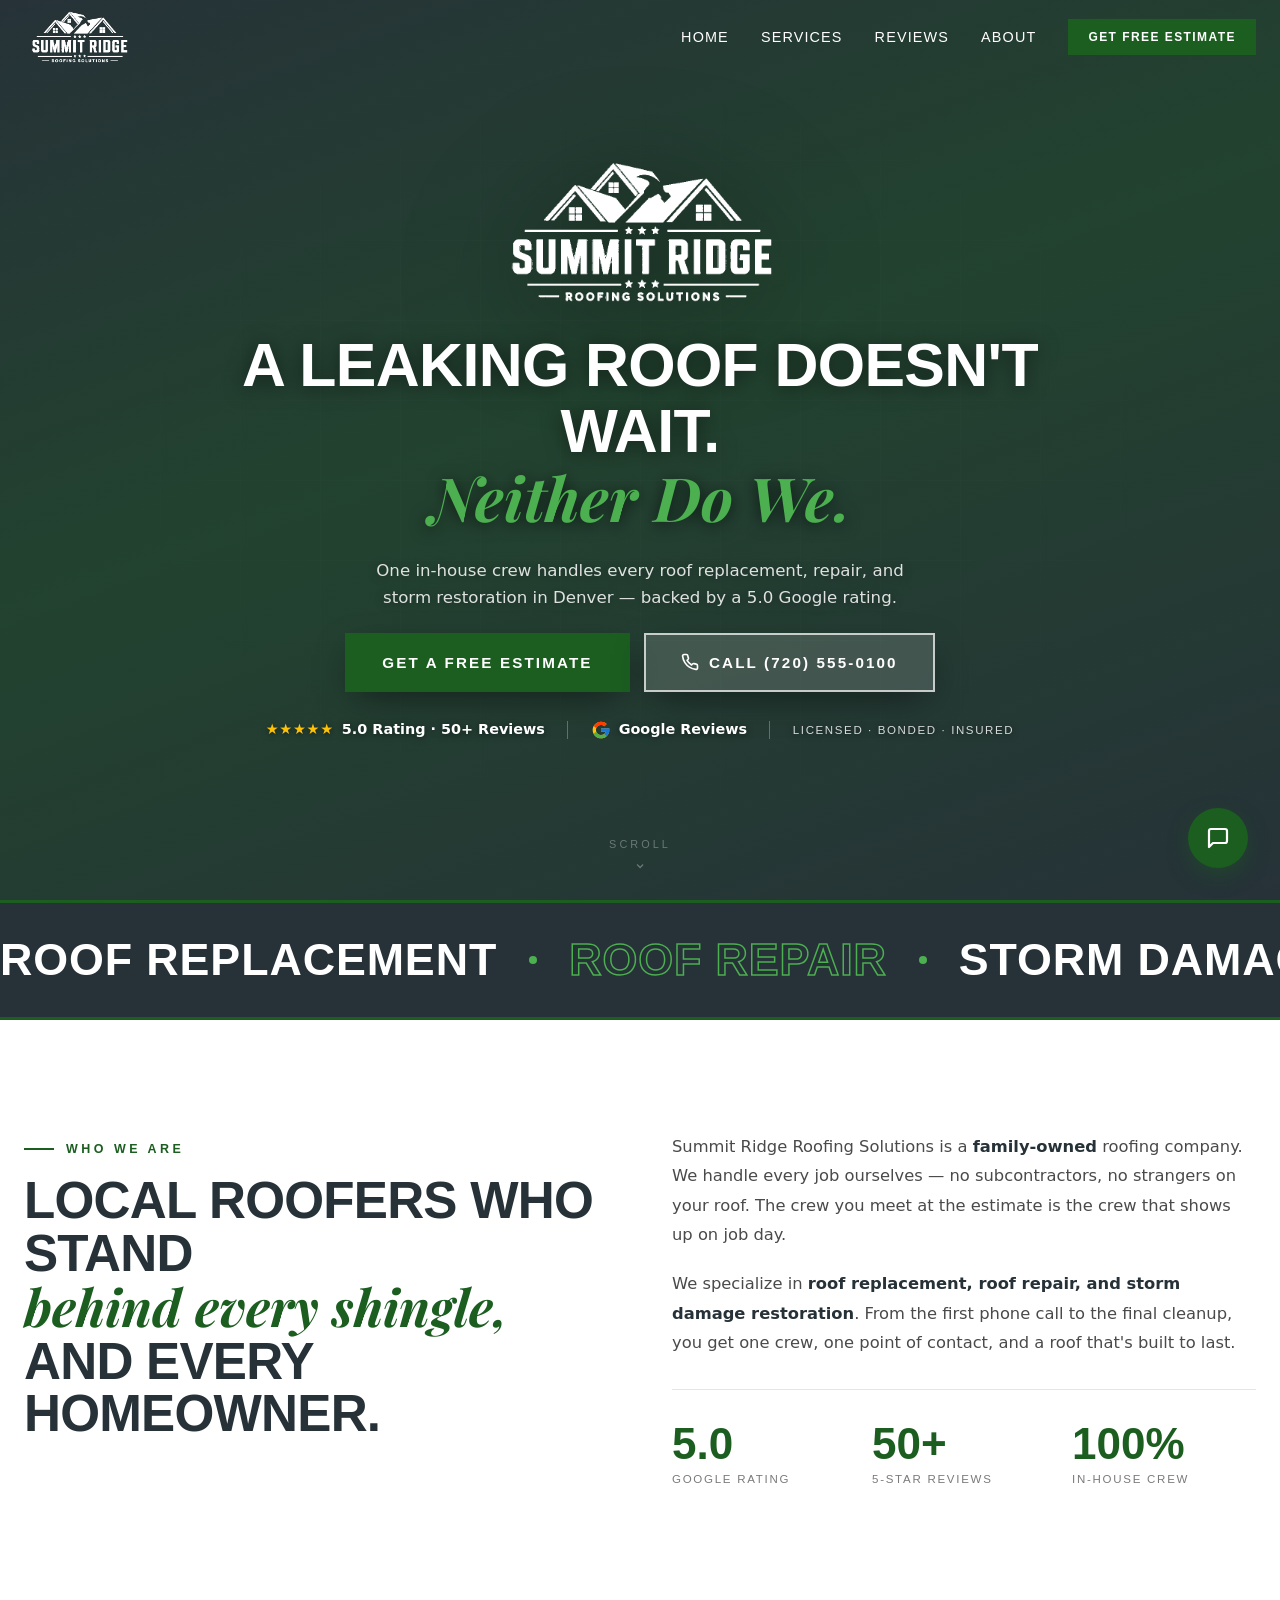
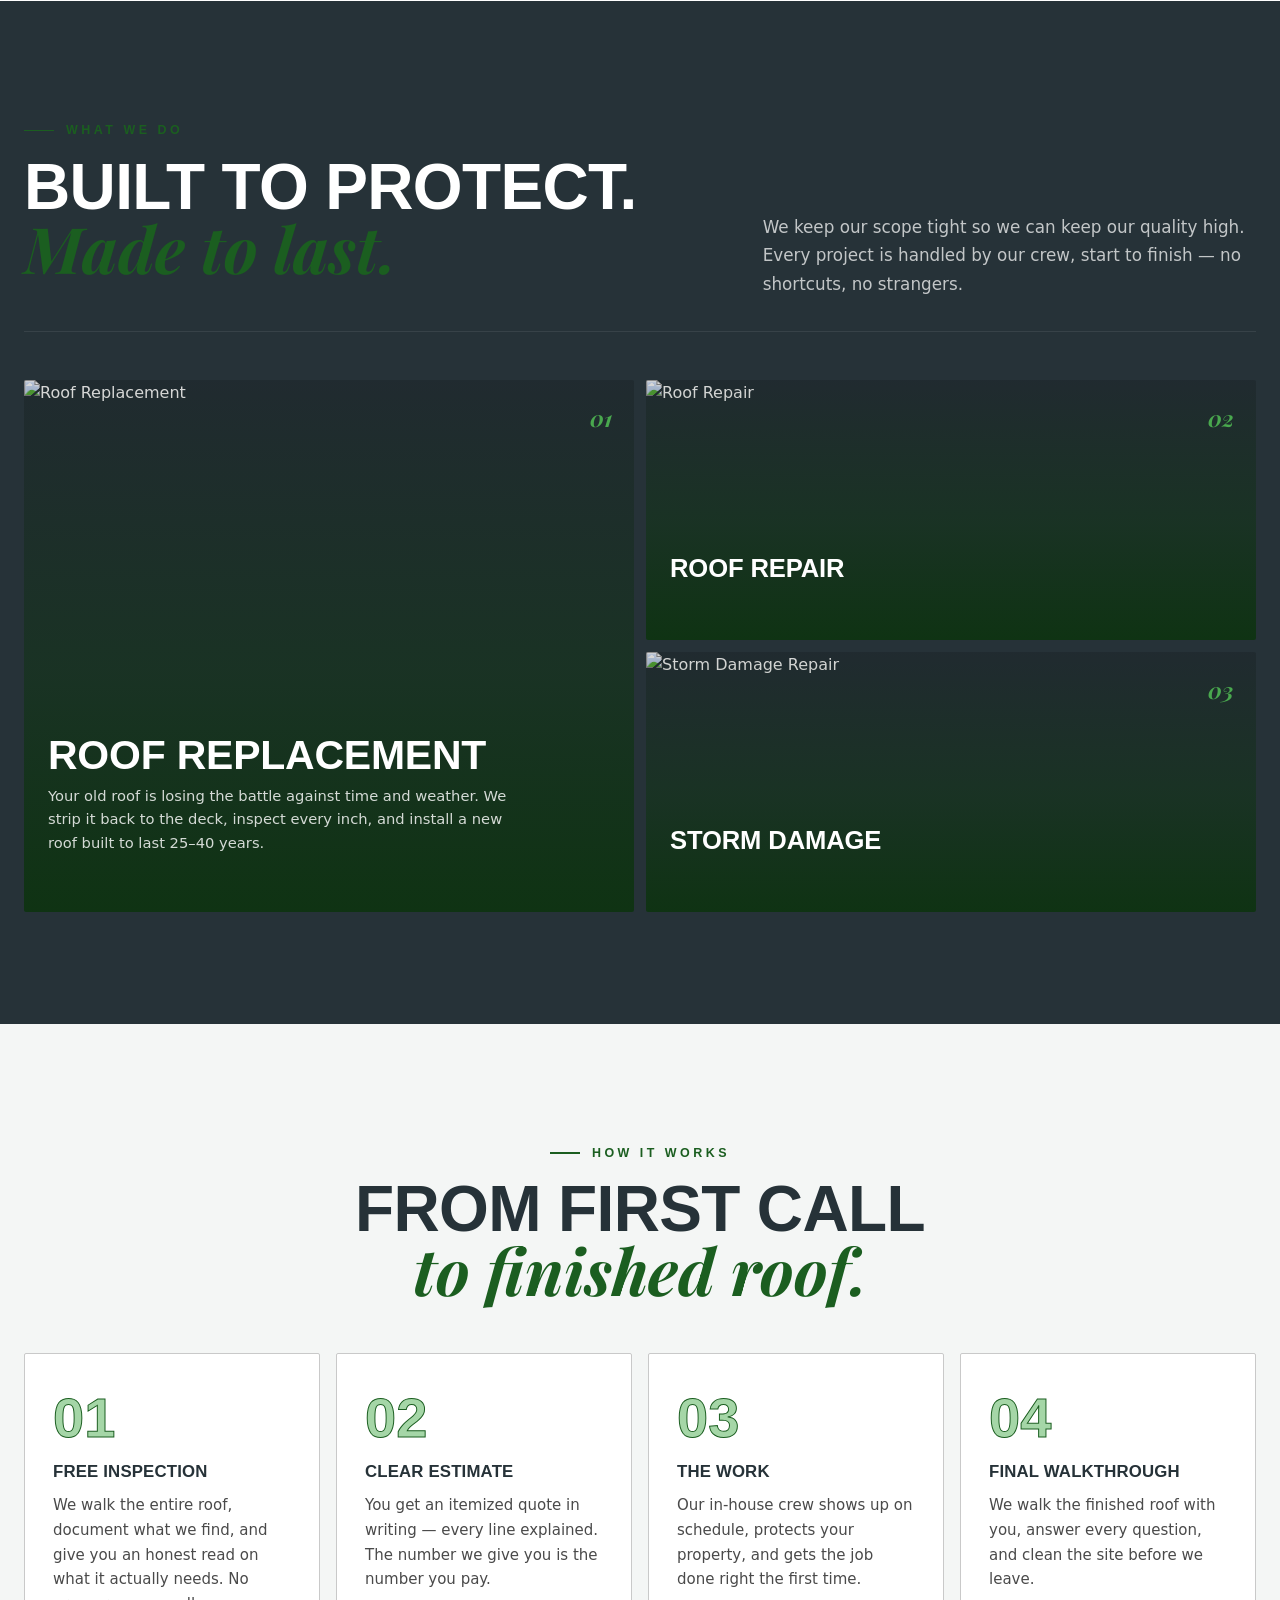
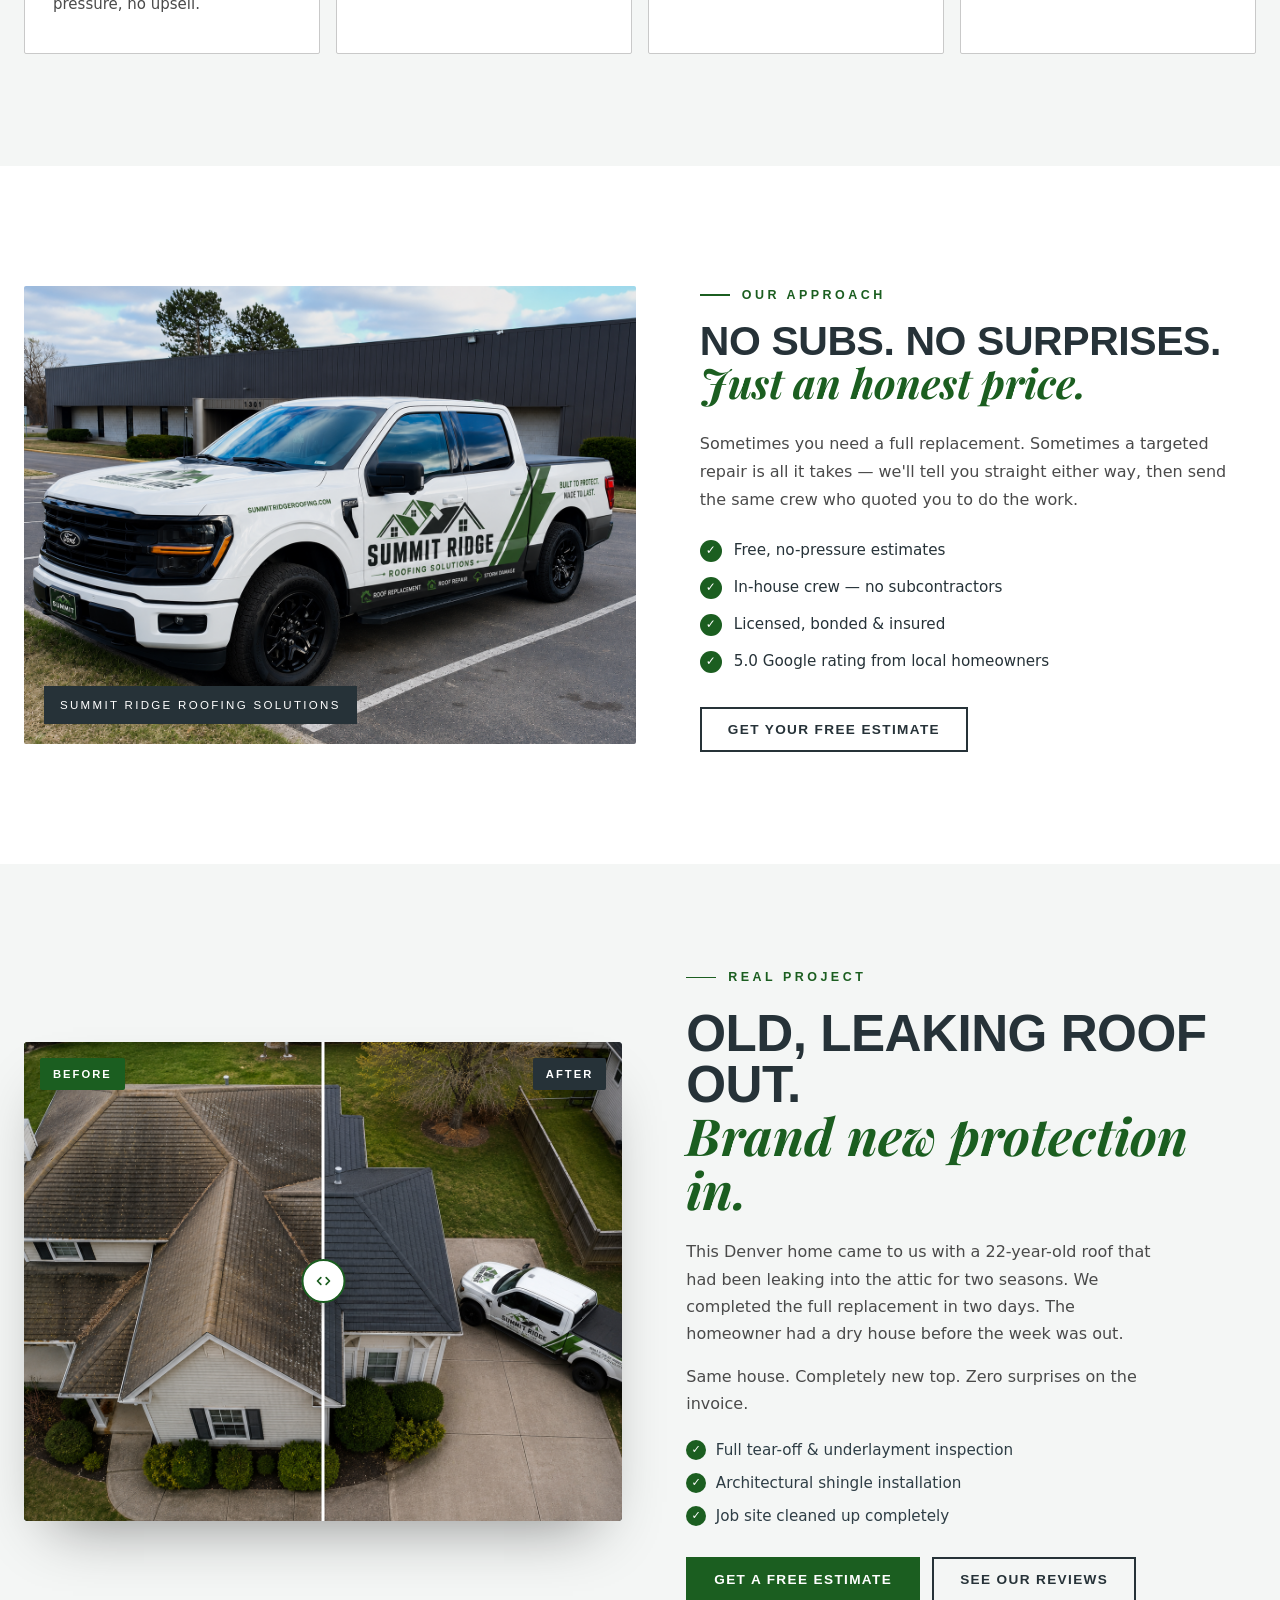
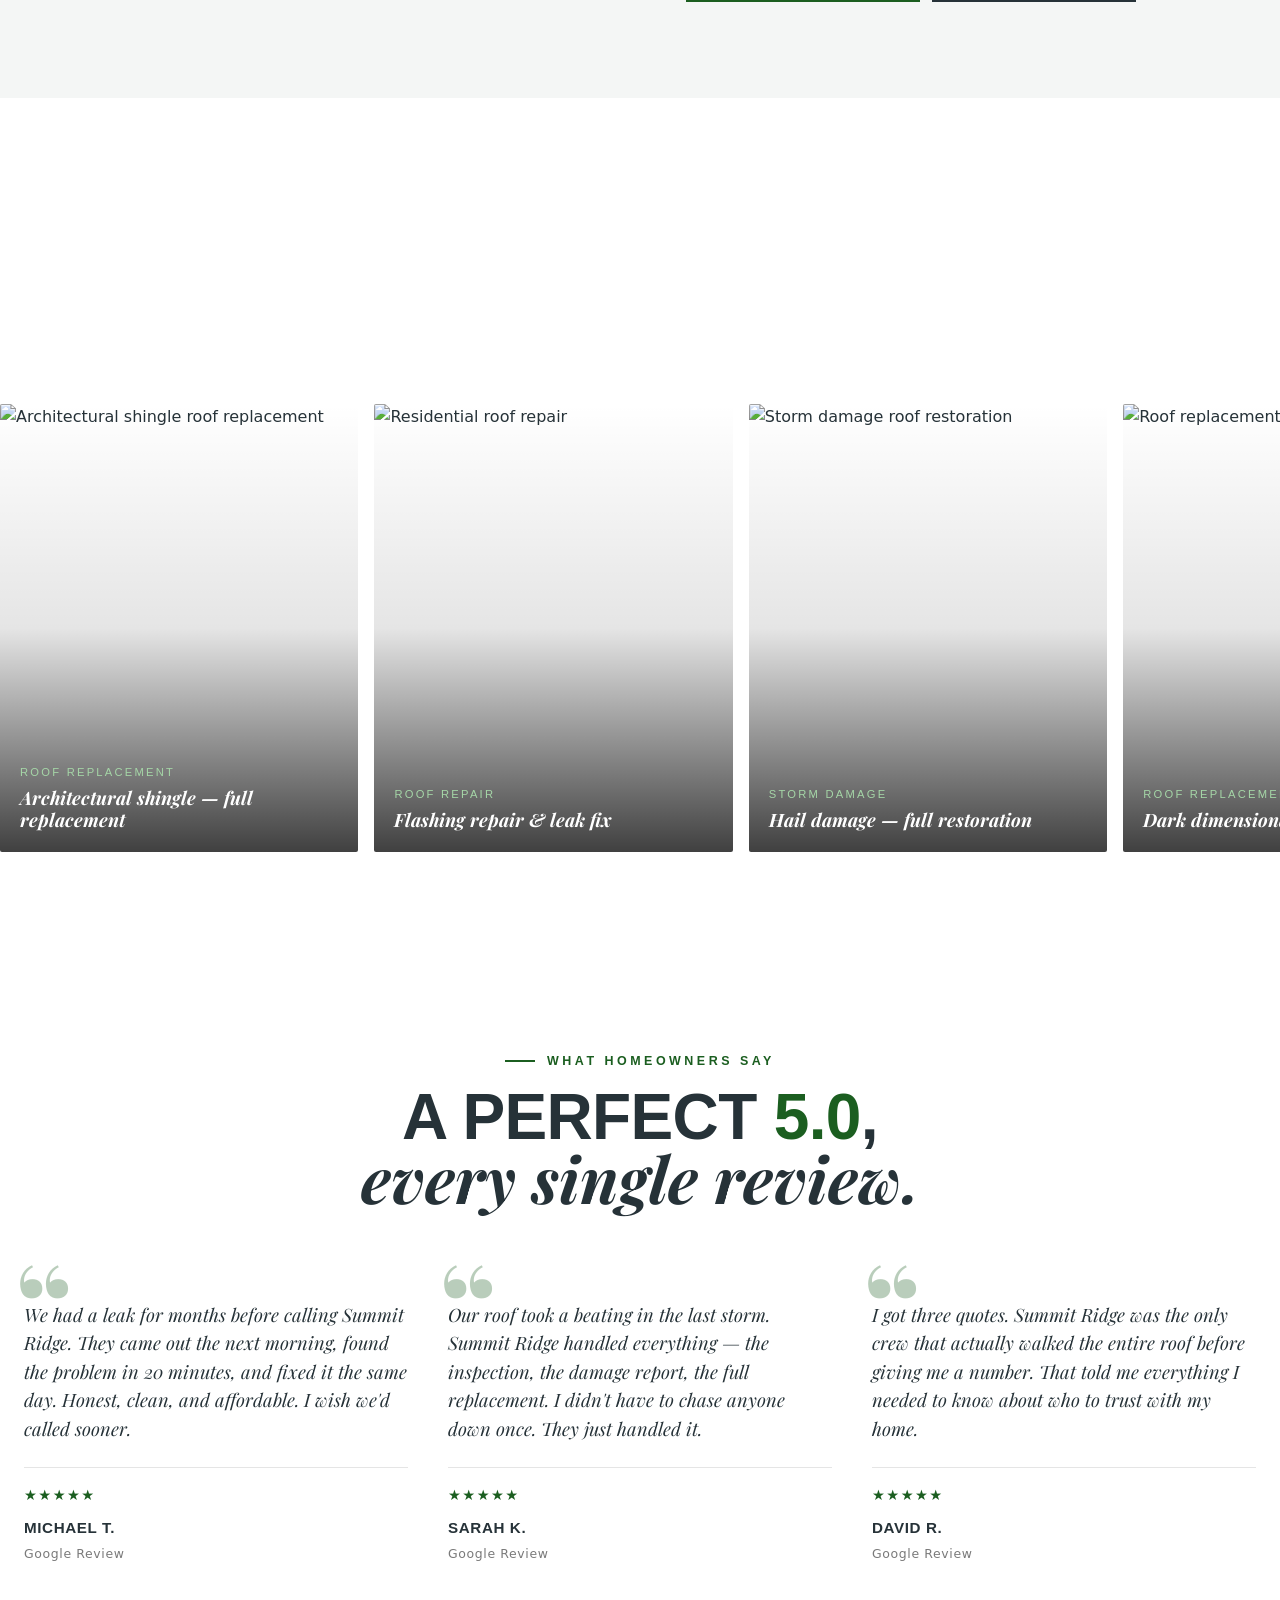
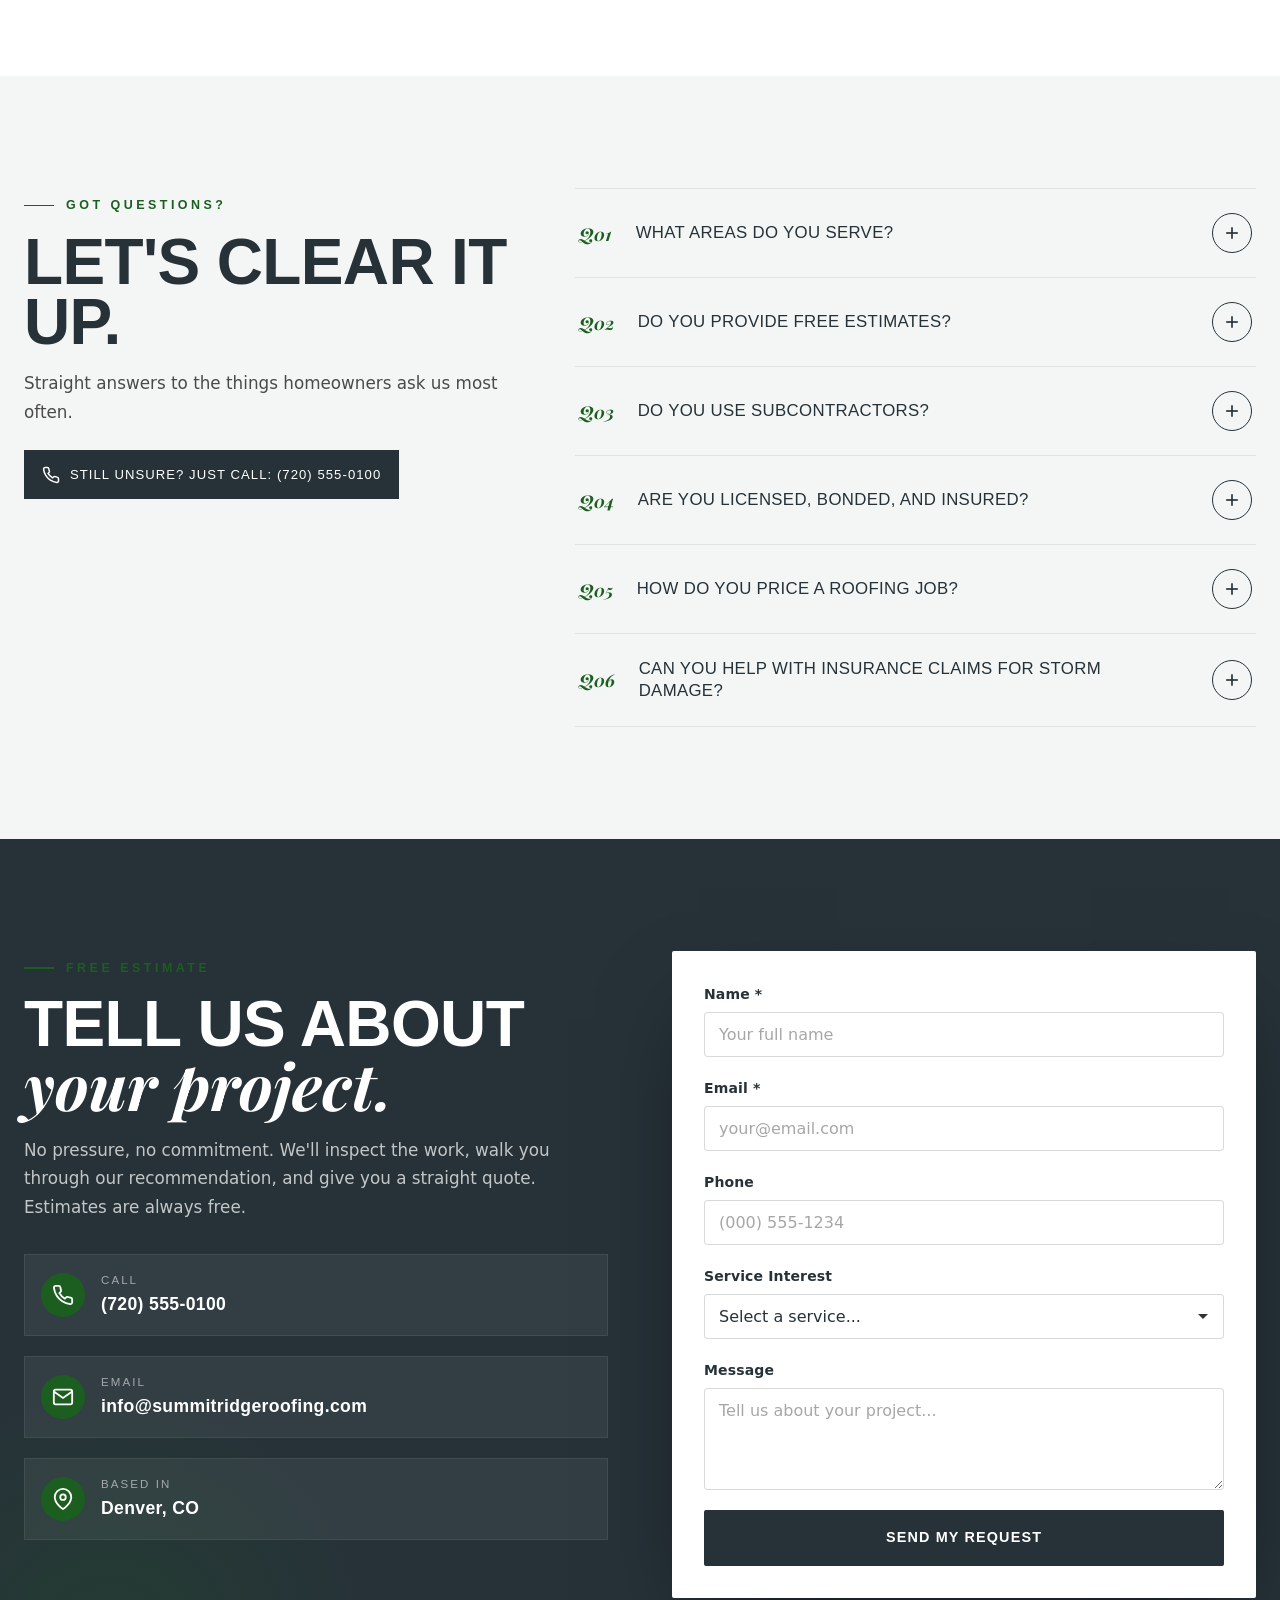
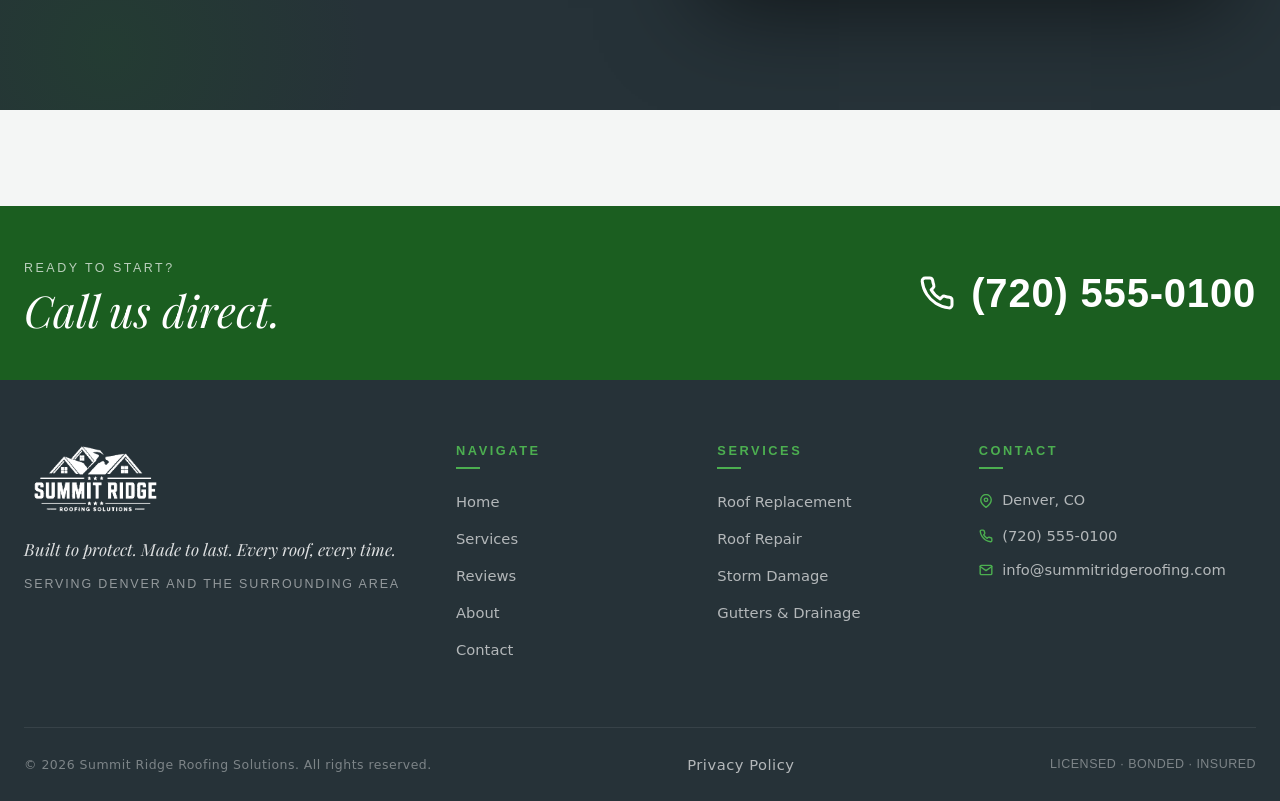
==== commit bb796c51: "feat: real estimate submission via shared lead endpoint Wires the estimator app.js to the shared POS" ====
--- a/index.html
+++ b/index.html
@@ -55,7 +55,7 @@
           <a href="#services" class="header__link">Services</a>
           <a href="#reviews" class="header__link">Reviews</a>
           <a href="#about" class="header__link">About</a>
-          <a href="#contact" class="btn btn--primary btn--cta">Get Free Estimate</a>
+          <a href="estimate/" class="btn btn--primary btn--cta">Get Free Estimate</a>
         </nav>
         <button class="header__burger" id="burger" aria-label="Toggle menu" aria-expanded="false">
           <span class="header__burger-line"></span>
@@ -78,7 +78,7 @@
         <a href="#reviews" class="mobile-menu__link">Reviews</a>
         <a href="#about" class="mobile-menu__link">About</a>
         <a href="#contact" class="mobile-menu__link">Contact</a>
-        <a href="#contact" class="btn btn--primary btn--large btn--full mobile-menu__cta">Get Free Estimate</a>
+        <a href="estimate/" class="btn btn--primary btn--large btn--full mobile-menu__cta">Get Free Estimate</a>
         <div class="mobile-menu__contact">
           <a href="tel:+17205550100" class="mobile-menu__phone">(720) 555-0100</a>
           <a href="mailto:info@summitridgeroofing.com" class="mobile-menu__email">info@summitridgeroofing.com</a>
@@ -102,7 +102,7 @@
           <h1 class="hero__title">A Leaking Roof Doesn't Wait.<br /><span class="text-serif brand-green">Neither Do We.</span></h1>
           <p class="hero__sub">One in-house crew handles every roof replacement, repair, and storm restoration in Denver &mdash; backed by a 5.0 Google rating.</p>
           <div class="hero__ctas">
-            <a href="#contact" class="hero__cta hero__cta--primary">Get a Free Estimate</a>
+            <a href="estimate/" class="hero__cta hero__cta--primary">Get a Free Estimate</a>
             <a href="tel:+17205550100" class="hero__cta hero__cta--call">
               <svg width="18" height="18" viewBox="0 0 24 24" fill="none" stroke="currentColor" stroke-width="2.2" stroke-linecap="round" stroke-linejoin="round" aria-hidden="true">
                 <path d="M22 16.92v3a2 2 0 01-2.18 2 19.79 19.79 0 01-8.63-3.07 19.5 19.5 0 01-6-6 19.79 19.79 0 01-3.07-8.67A2 2 0 014.11 2h3a2 2 0 012 1.72 12.84 12.84 0 00.7 2.81 2 2 0 01-.45 2.11L8.09 9.91a16 16 0 006 6l1.27-1.27a2 2 0 012.11-.45 12.84 12.84 0 002.81.7A2 2 0 0122 16.92z"></path>
@@ -335,7 +335,7 @@
                   5.0 Google rating from local homeowners
                 </li>
               </ul>
-              <a href="#contact" class="btn btn--ghost">Get Your Free Estimate</a>
+              <a href="estimate/" class="btn btn--ghost">Get Your Free Estimate</a>
             </div>
           </div>
         </div>
@@ -387,7 +387,7 @@
                 </li>
               </ul>
               <div class="transformation__ctas">
-                <a href="#contact" class="btn btn--primary">Get a Free Estimate</a>
+                <a href="estimate/" class="btn btn--primary">Get a Free Estimate</a>
                 <a href="#reviews" class="btn btn--ghost">See Our Reviews</a>
               </div>
             </div>
@@ -407,7 +407,7 @@
                 <span class="text-serif brand-green">we're proud of.</span>
               </h2>
             </div>
-            <a href="#contact" class="btn btn--ghost">Get a Free Estimate &rarr;</a>
+            <a href="estimate/" class="btn btn--ghost">Get a Free Estimate &rarr;</a>
           </div>
         </div>
         <div class="gallery-strip__scroll" data-reveal>
@@ -816,7 +816,7 @@
     </footer>
 
     <!-- Floating contact button -->
-    <a href="#contact" class="float-cta" aria-label="Get a free estimate from Summit Ridge Roofing">
+    <a href="estimate/" class="float-cta" aria-label="Get a free estimate from Summit Ridge Roofing">
       <span class="float-cta__tooltip">Get a Free Estimate</span>
       <svg width="24" height="24" viewBox="0 0 24 24" fill="none" stroke="currentColor" stroke-width="2.2" stroke-linecap="round" stroke-linejoin="round" aria-hidden="true">
         <path d="M21 15a2 2 0 01-2 2H7l-4 4V5a2 2 0 012-2h14a2 2 0 012 2z"></path>
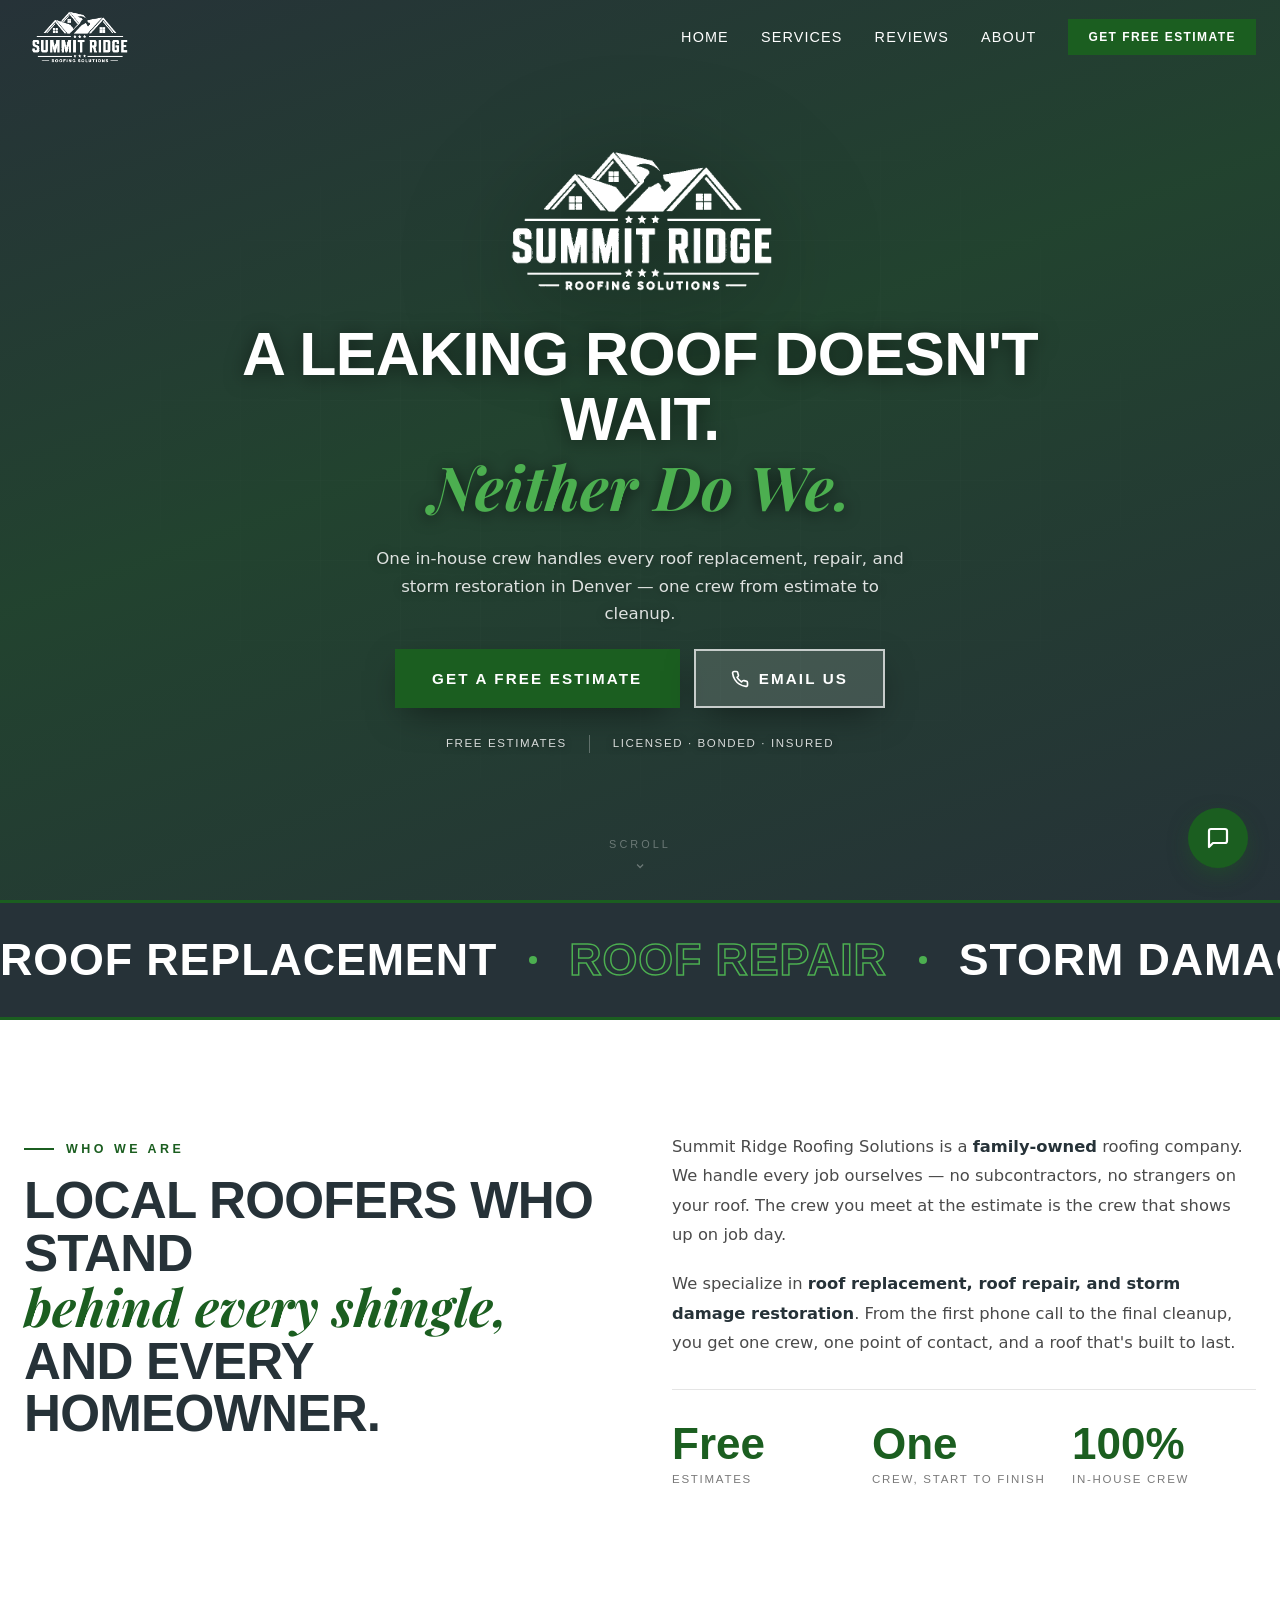
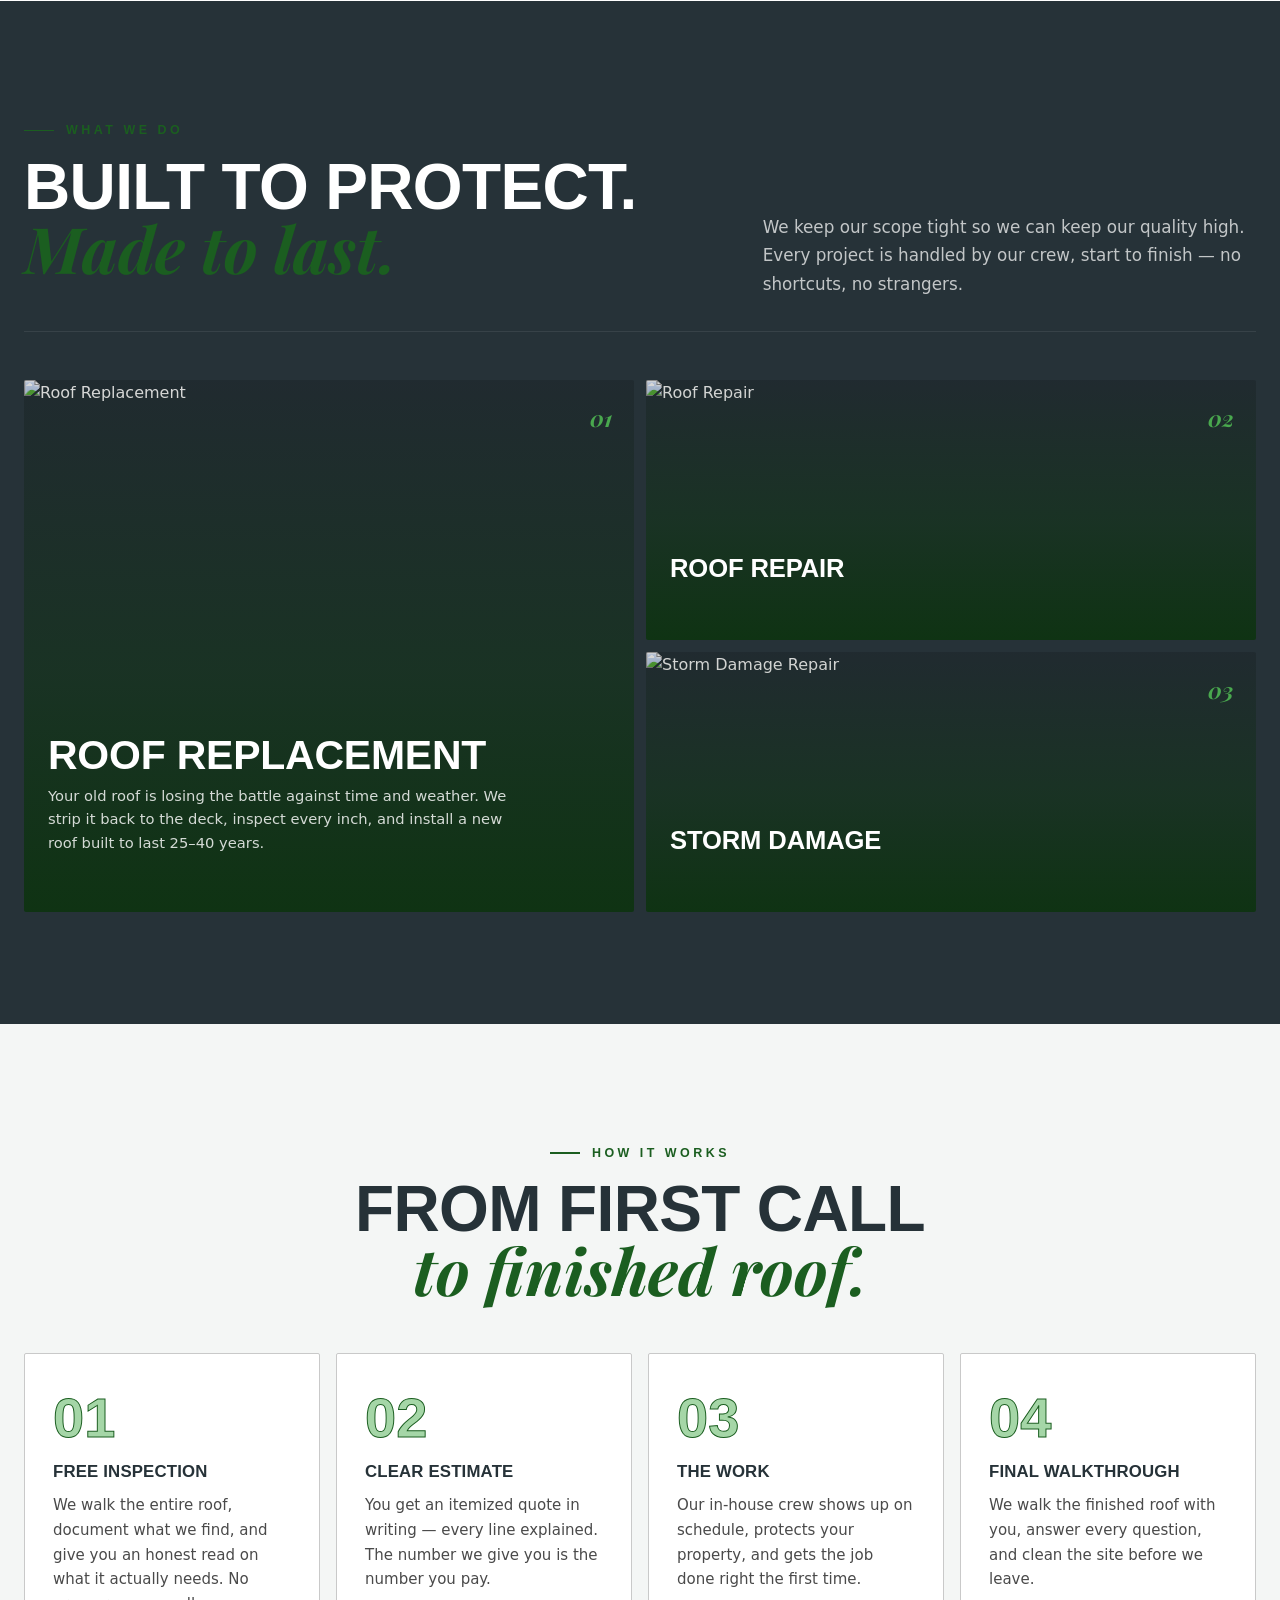
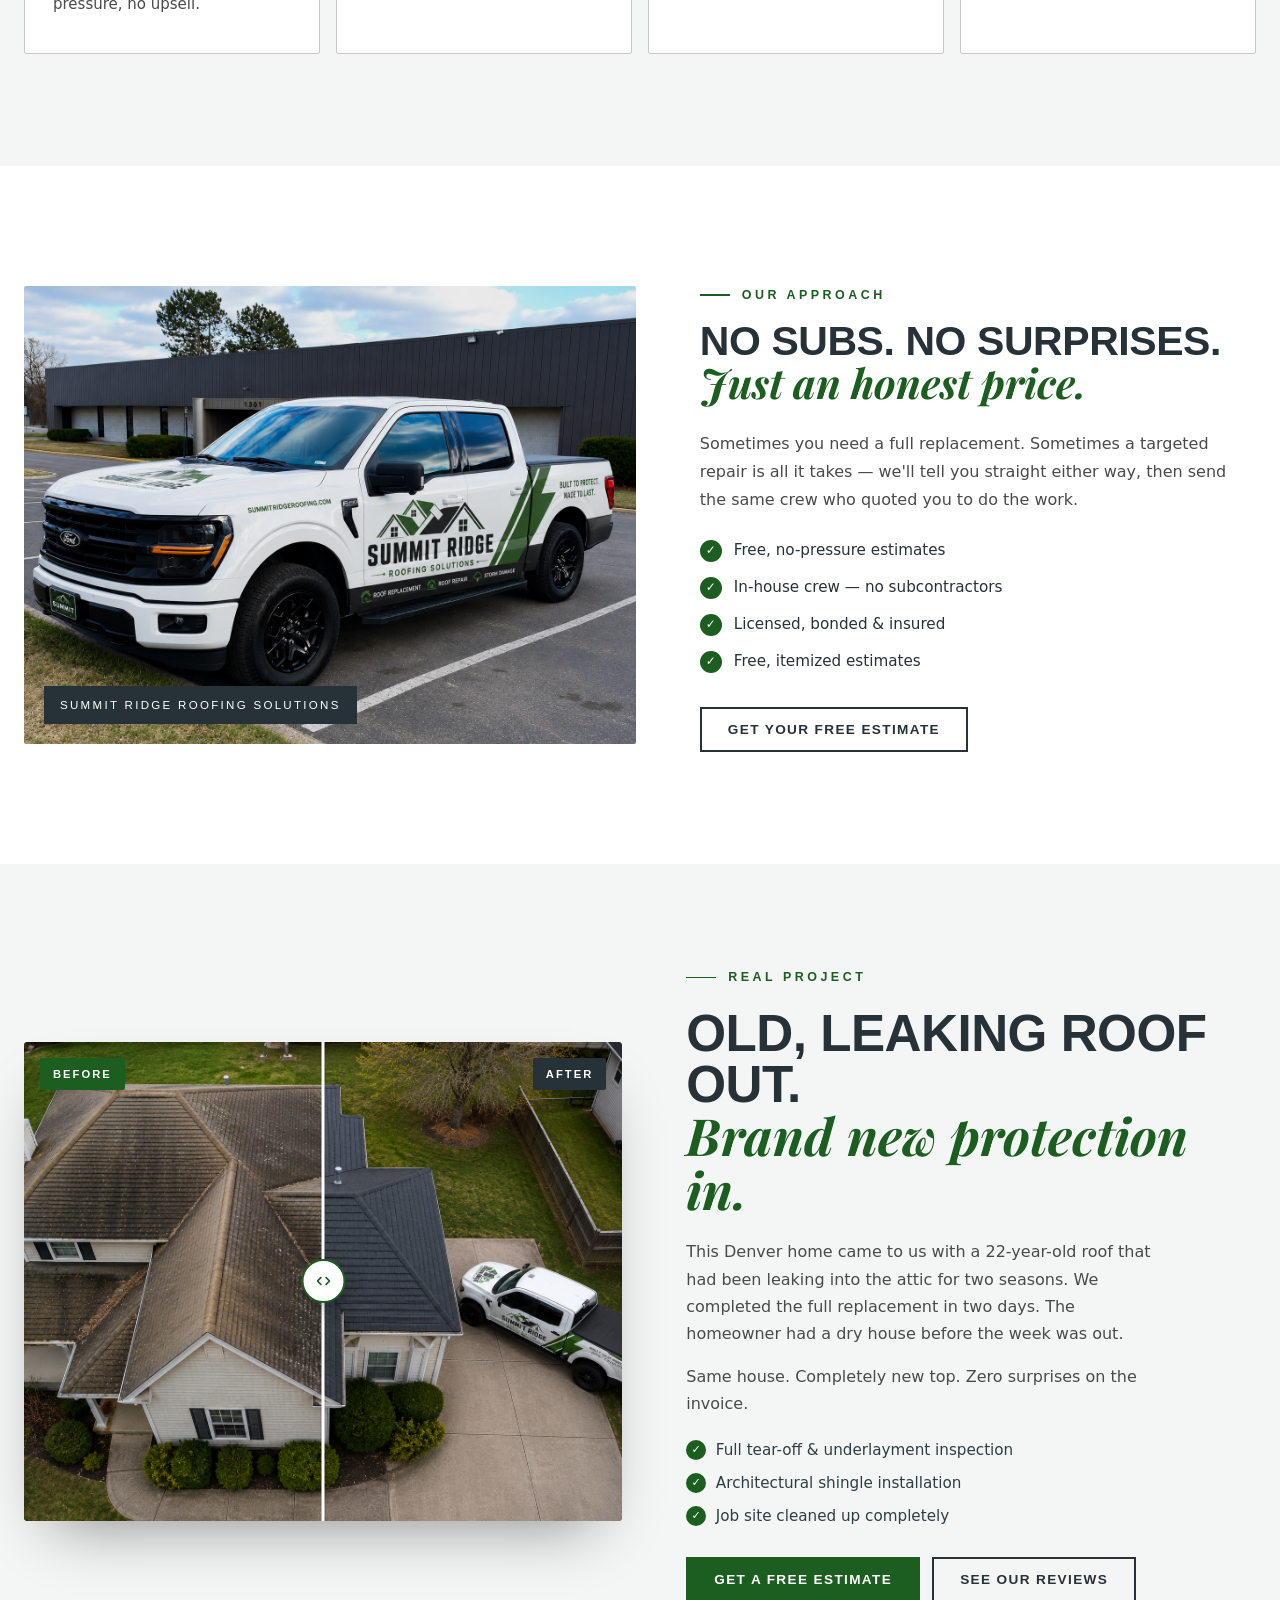
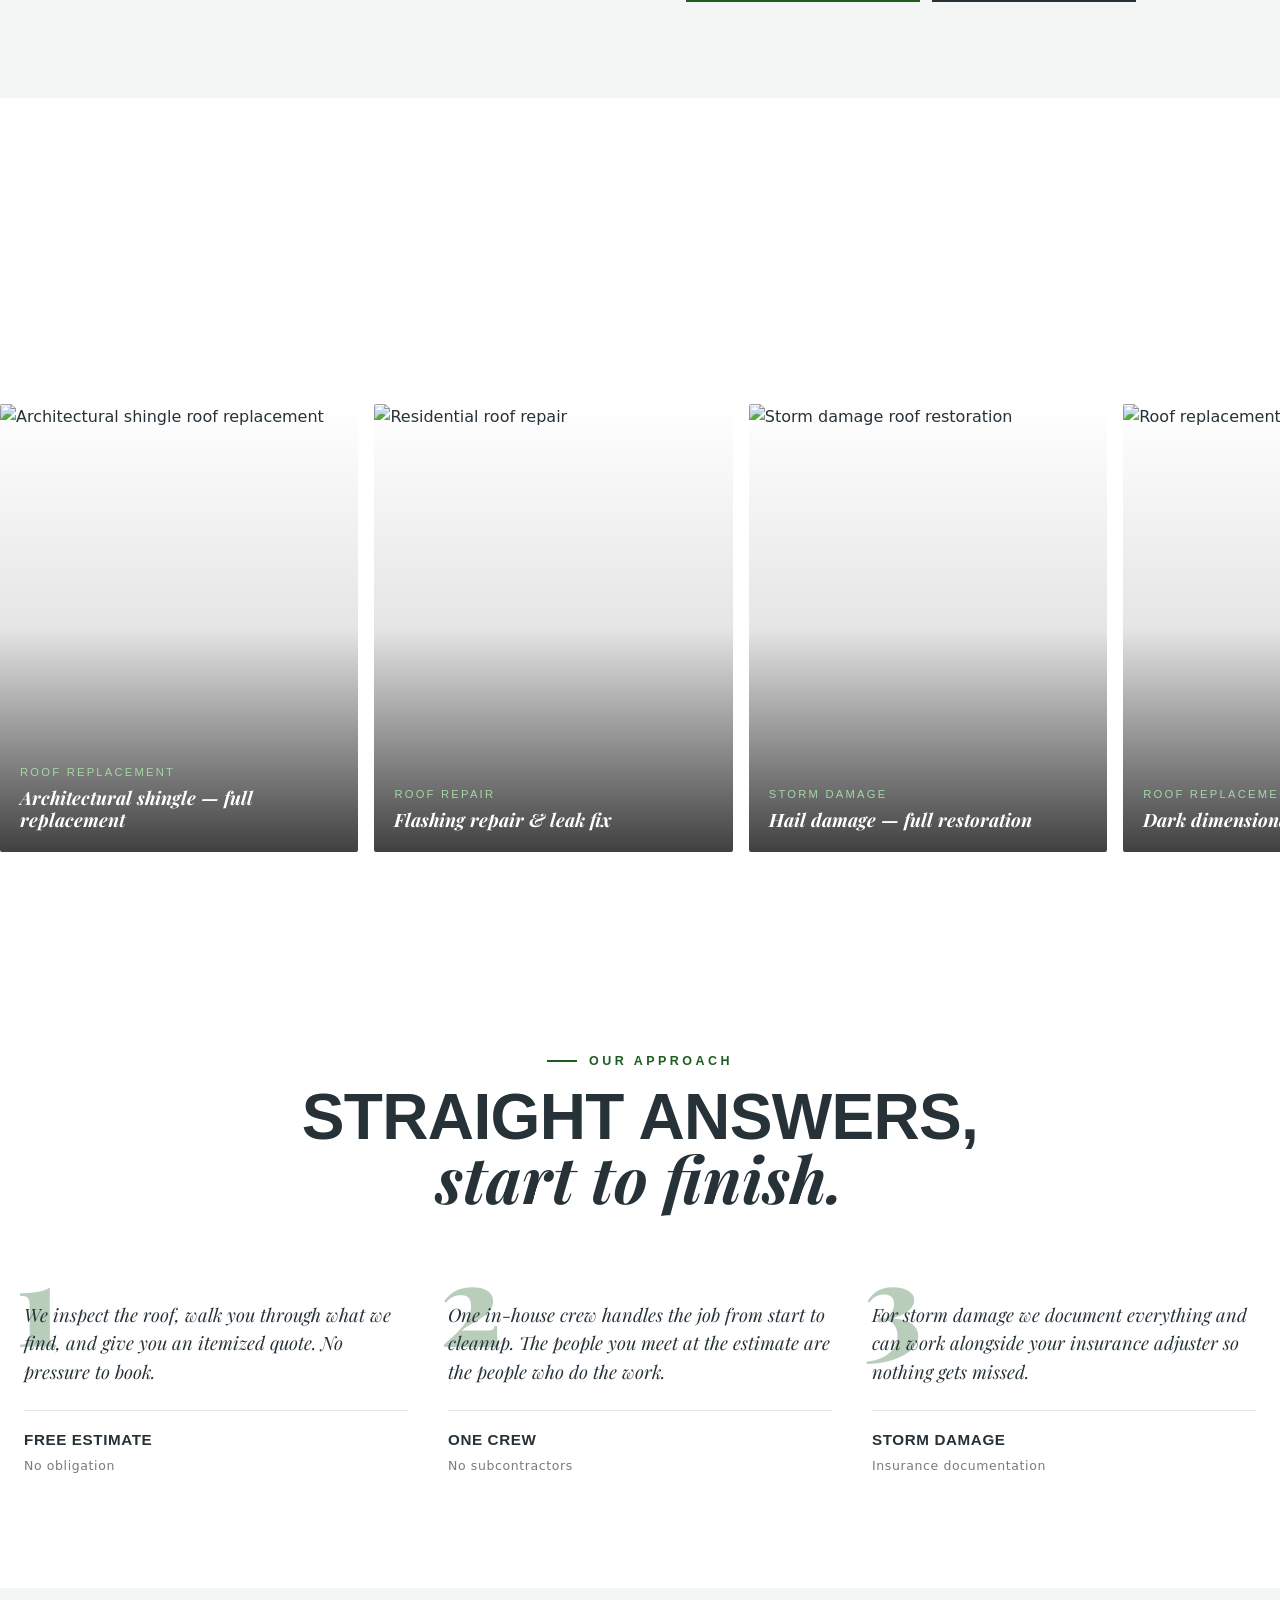
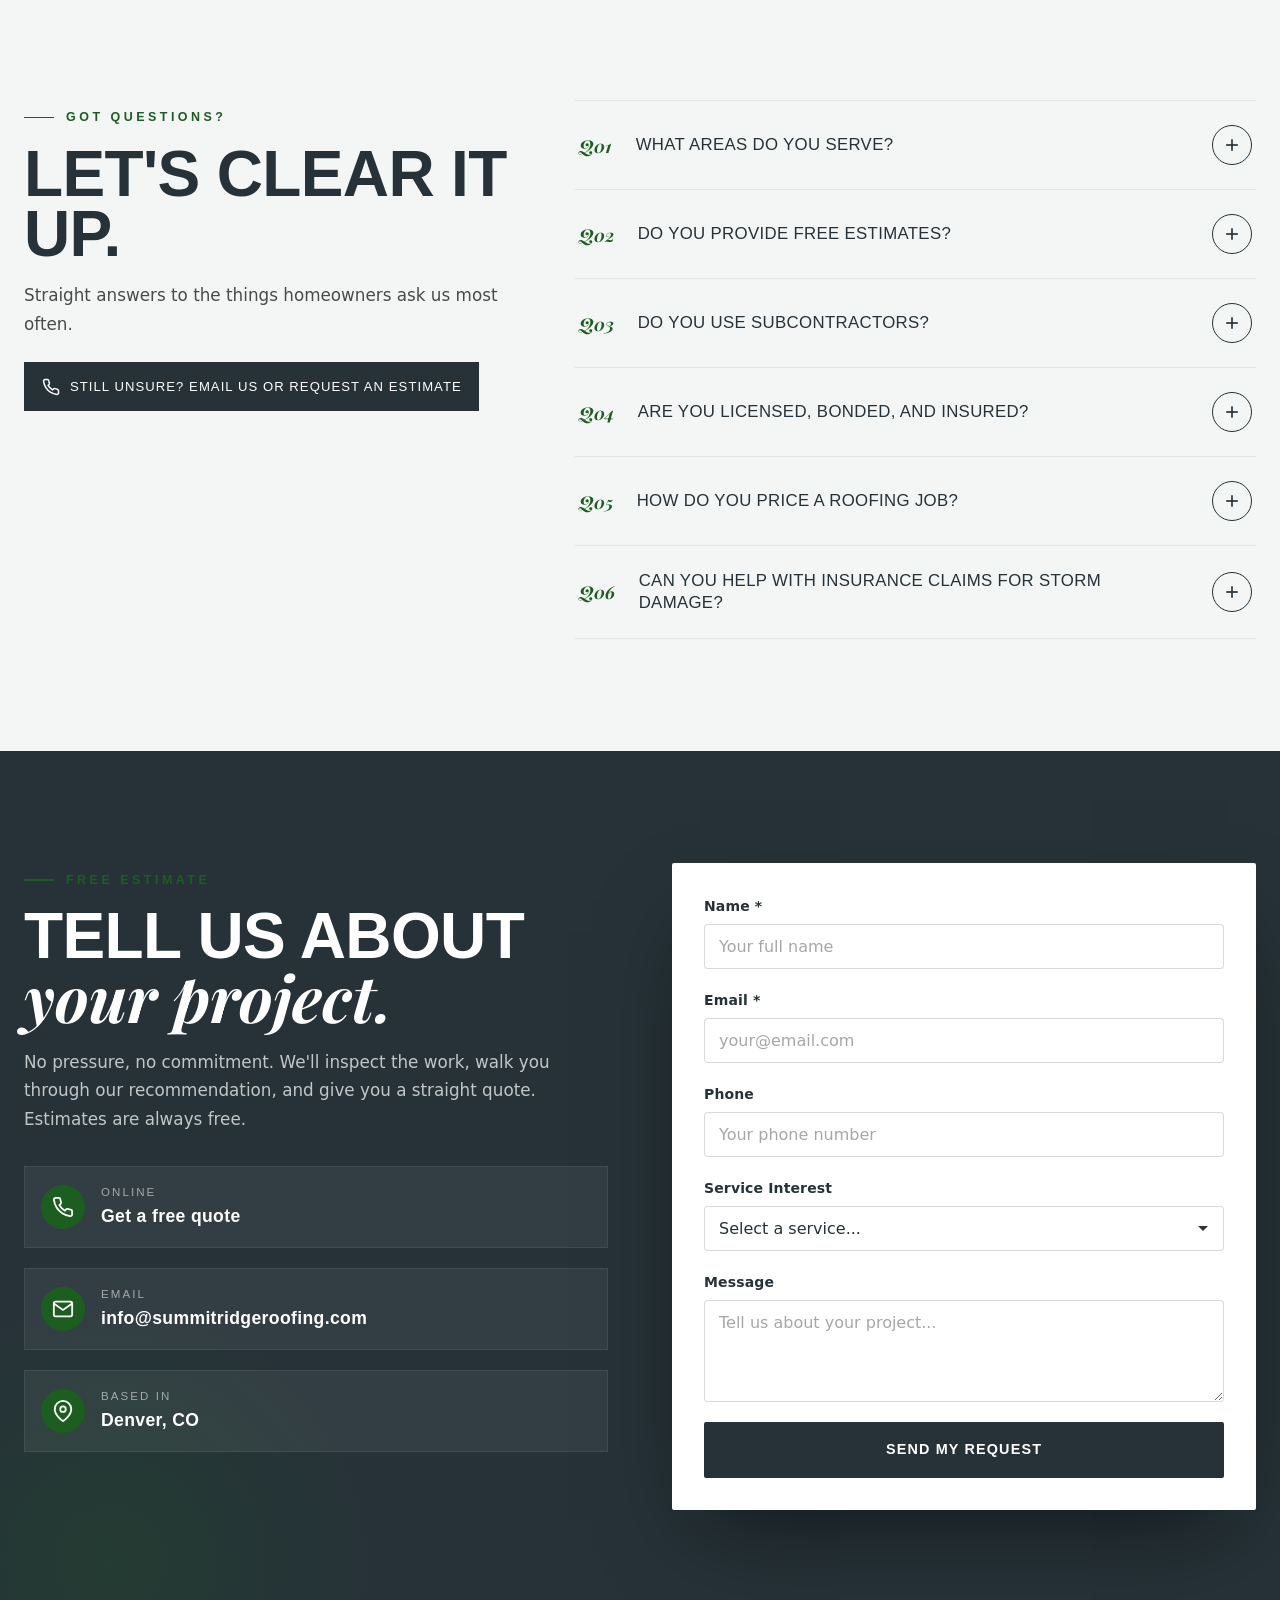
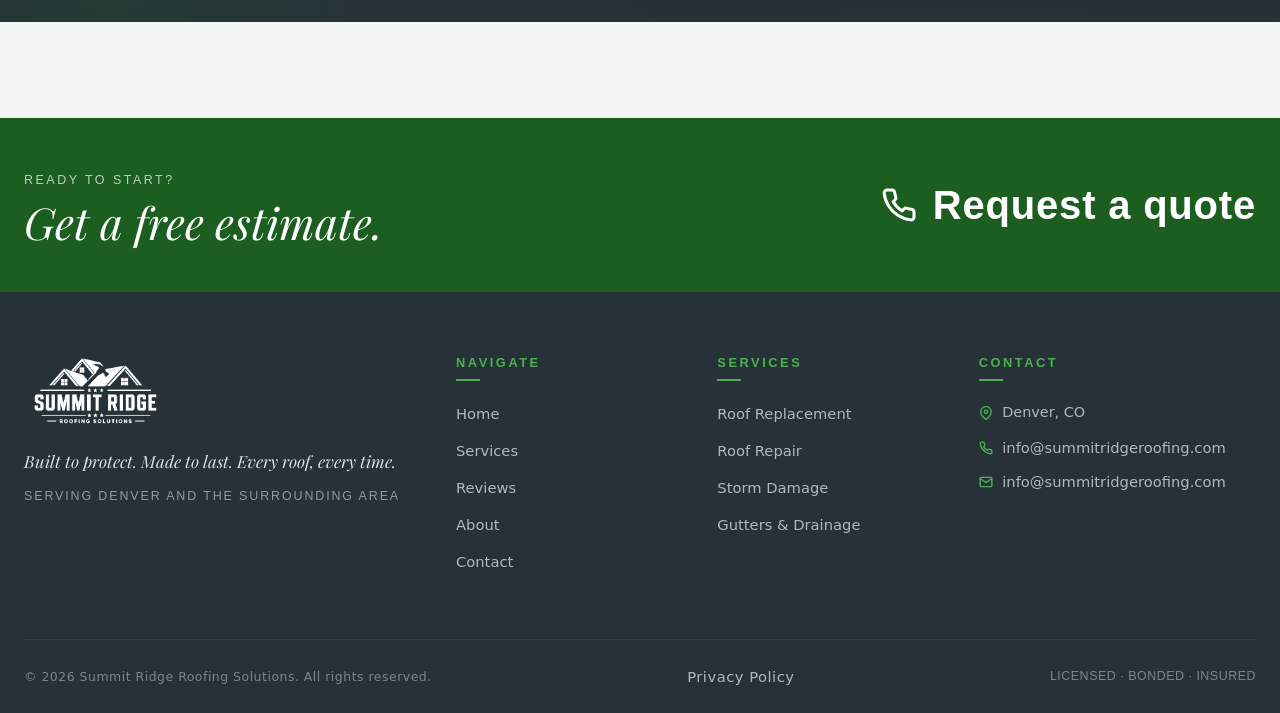
==== commit 04689a43: "Remove fake phone and fabricated reviews; use honest estimate CTAs" ====
--- a/index.html
+++ b/index.html
@@ -16,13 +16,7 @@
         "name": "Summit Ridge Roofing Solutions",
         "description": "Family-owned roofing contractor serving Denver, CO. Specializing in roof replacement, roof repair, storm damage restoration, and gutter services.",
         "url": "https://www.summitridgeroofing.com",
-        "telephone": "(720) 555-0100",
         "email": "info@summitridgeroofing.com",
-        "aggregateRating": {
-          "@type": "AggregateRating",
-          "ratingValue": "5.0",
-          "reviewCount": "50"
-        },
         "areaServed": [{"@type": "City", "name": "Denver"}, {"@type": "State", "name": "CO"}],
         "address": {"@type": "PostalAddress", "addressLocality": "Denver", "addressRegion": "CO", "addressCountry": "US"}
       }
@@ -66,8 +60,8 @@
     </header>
 
     <!-- ==================== SIDE RAIL ==================== -->
-    <a href="tel:+17205550100" class="side-rail" aria-label="Call (720) 555-0100">
-      <span class="side-rail__label">CALL (720) 555-0100</span>
+    <a href="estimate/" class="side-rail" aria-label="Get a free estimate">
+      <span class="side-rail__label">FREE ESTIMATE</span>
     </a>
 
     <!-- ==================== MOBILE MENU ==================== -->
@@ -80,7 +74,6 @@
         <a href="#contact" class="mobile-menu__link">Contact</a>
         <a href="estimate/" class="btn btn--primary btn--large btn--full mobile-menu__cta">Get Free Estimate</a>
         <div class="mobile-menu__contact">
-          <a href="tel:+17205550100" class="mobile-menu__phone">(720) 555-0100</a>
           <a href="mailto:info@summitridgeroofing.com" class="mobile-menu__email">info@summitridgeroofing.com</a>
         </div>
       </div>
@@ -100,31 +93,18 @@
         <div class="hero__content">
           <img class="hero__logo" src="logo.png" alt="Summit Ridge Roofing Solutions" width="360" height="240" />
           <h1 class="hero__title">A Leaking Roof Doesn't Wait.<br /><span class="text-serif brand-green">Neither Do We.</span></h1>
-          <p class="hero__sub">One in-house crew handles every roof replacement, repair, and storm restoration in Denver &mdash; backed by a 5.0 Google rating.</p>
+          <p class="hero__sub">One in-house crew handles every roof replacement, repair, and storm restoration in Denver &mdash; one crew from estimate to cleanup.</p>
           <div class="hero__ctas">
             <a href="estimate/" class="hero__cta hero__cta--primary">Get a Free Estimate</a>
-            <a href="tel:+17205550100" class="hero__cta hero__cta--call">
+            <a href="mailto:info@summitridgeroofing.com" class="hero__cta hero__cta--call">
               <svg width="18" height="18" viewBox="0 0 24 24" fill="none" stroke="currentColor" stroke-width="2.2" stroke-linecap="round" stroke-linejoin="round" aria-hidden="true">
                 <path d="M22 16.92v3a2 2 0 01-2.18 2 19.79 19.79 0 01-8.63-3.07 19.5 19.5 0 01-6-6 19.79 19.79 0 01-3.07-8.67A2 2 0 014.11 2h3a2 2 0 012 1.72 12.84 12.84 0 00.7 2.81 2 2 0 01-.45 2.11L8.09 9.91a16 16 0 006 6l1.27-1.27a2 2 0 012.11-.45 12.84 12.84 0 002.81.7A2 2 0 0122 16.92z"></path>
               </svg>
-              <span>Call (720) 555-0100</span>
+              <span>Email us</span>
             </a>
           </div>
           <div class="hero__trust">
-            <span class="hero__trust-rating">
-              <span class="hero__trust-stars" aria-hidden="true">&#9733;&#9733;&#9733;&#9733;&#9733;</span>
-              5.0 Rating &middot; 50+ Reviews
-            </span>
-            <span class="hero__trust-divider" aria-hidden="true"></span>
-            <span class="hero__trust-platform">
-              <svg class="hero__trust-icon" viewBox="0 0 48 48" aria-hidden="true">
-                <path fill="#FFC107" d="M43.611,20.083H42V20H24v8h11.303c-1.649,4.657-6.08,8-11.303,8c-6.627,0-12-5.373-12-12c0-6.627,5.373-12,12-12c3.059,0,5.842,1.154,7.961,3.039l5.657-5.657C34.046,6.053,29.268,4,24,4C12.955,4,4,12.955,4,24c0,11.045,8.955,20,20,20c11.045,0,20-8.955,20-20C44,22.659,43.862,21.35,43.611,20.083z"/>
-                <path fill="#FF3D00" d="M6.306,14.691l6.571,4.819C14.655,15.108,18.961,12,24,12c3.059,0,5.842,1.154,7.961,3.039l5.657-5.657C34.046,6.053,29.268,4,24,4C16.318,4,9.656,8.337,6.306,14.691z"/>
-                <path fill="#4CAF50" d="M24,44c5.166,0,9.86-1.977,13.409-5.192l-6.19-5.238C29.211,35.091,26.715,36,24,36c-5.202,0-9.619-3.317-11.283-7.946l-6.522,5.025C9.505,39.556,16.227,44,24,44z"/>
-                <path fill="#1976D2" d="M43.611,20.083H42V20H24v8h11.303c-0.792,2.237-2.231,4.166-4.087,5.571c0.001-0.001,0.002-0.001,0.003-0.002l6.19,5.238C36.971,39.205,44,34,44,24C44,22.659,43.862,21.35,43.611,20.083z"/>
-              </svg>
-              Google Reviews
-            </span>
+            <span class="hero__trust-platform hero__trust-platform--text">Free estimates</span>
             <span class="hero__trust-divider" aria-hidden="true"></span>
             <span class="hero__trust-platform hero__trust-platform--text">Licensed &middot; Bonded &middot; Insured</span>
           </div>
@@ -193,12 +173,12 @@
               </p>
               <div class="intro__stats">
                 <div class="intro__stat">
-                  <span class="intro__stat-val">5.0</span>
-                  <span class="intro__stat-label">Google Rating</span>
+                  <span class="intro__stat-val">Free</span>
+                  <span class="intro__stat-label">Estimates</span>
                 </div>
                 <div class="intro__stat">
-                  <span class="intro__stat-val">50+</span>
-                  <span class="intro__stat-label">5-Star Reviews</span>
+                  <span class="intro__stat-val">One</span>
+                  <span class="intro__stat-label">Crew, start to finish</span>
                 </div>
                 <div class="intro__stat">
                   <span class="intro__stat-val">100%</span>
@@ -332,7 +312,7 @@
                 </li>
                 <li>
                   <span class="feature-project__check">&#10003;</span>
-                  5.0 Google rating from local homeowners
+                  Free, itemized estimates
                 </li>
               </ul>
               <a href="estimate/" class="btn btn--ghost">Get Your Free Estimate</a>
@@ -473,52 +453,49 @@
 
       <!-- ==================== TESTIMONIALS ==================== -->
       <section class="quotes section section--paper" id="reviews">
-        <div class="container">
-          <div class="quotes__head" data-reveal>
-            <span class="kicker">What homeowners say</span>
-            <h2 class="section__title">
-              A perfect <span class="brand-green">5.0</span>,
-              <br />
-              <span class="text-serif">every single review.</span>
-            </h2>
-          </div>
-          <div class="quotes__grid">
-            <figure class="quote" data-reveal>
-              <span class="quote__mark" aria-hidden="true">&ldquo;</span>
-              <blockquote class="quote__text">
-                We had a leak for months before calling Summit Ridge. They came out the next morning, found the problem in 20 minutes, and fixed it the same day. Honest, clean, and affordable. I wish we'd called sooner.
-              </blockquote>
-              <figcaption class="quote__caption">
-                <span class="quote__stars" aria-hidden="true">&#9733;&#9733;&#9733;&#9733;&#9733;</span>
-                <span class="quote__name">Michael T.</span>
-                <span class="quote__role">Google Review</span>
-              </figcaption>
-            </figure>
-            <figure class="quote" data-reveal>
-              <span class="quote__mark" aria-hidden="true">&ldquo;</span>
-              <blockquote class="quote__text">
-                Our roof took a beating in the last storm. Summit Ridge handled everything &mdash; the inspection, the damage report, the full replacement. I didn't have to chase anyone down once. They just handled it.
-              </blockquote>
-              <figcaption class="quote__caption">
-                <span class="quote__stars" aria-hidden="true">&#9733;&#9733;&#9733;&#9733;&#9733;</span>
-                <span class="quote__name">Sarah K.</span>
-                <span class="quote__role">Google Review</span>
-              </figcaption>
-            </figure>
-            <figure class="quote" data-reveal>
-              <span class="quote__mark" aria-hidden="true">&ldquo;</span>
-              <blockquote class="quote__text">
-                I got three quotes. Summit Ridge was the only crew that actually walked the entire roof before giving me a number. That told me everything I needed to know about who to trust with my home.
-              </blockquote>
-              <figcaption class="quote__caption">
-                <span class="quote__stars" aria-hidden="true">&#9733;&#9733;&#9733;&#9733;&#9733;</span>
-                <span class="quote__name">David R.</span>
-                <span class="quote__role">Google Review</span>
-              </figcaption>
-            </figure>
-          </div>
-        </div>
-      </section>
+  <div class="container">
+    <div class="quotes__head" data-reveal>
+      <span class="kicker">Our approach</span>
+      <h2 class="section__title">
+        Straight answers,
+        <br />
+        <span class="text-serif">start to finish.</span>
+      </h2>
+    </div>
+    <div class="quotes__grid">
+      <figure class="quote" data-reveal>
+        <span class="quote__mark" aria-hidden="true">1</span>
+        <blockquote class="quote__text">
+          We inspect the roof, walk you through what we find, and give you an itemized quote. No pressure to book.
+        </blockquote>
+        <figcaption class="quote__caption">
+          <span class="quote__name">Free estimate</span>
+          <span class="quote__role">No obligation</span>
+        </figcaption>
+      </figure>
+      <figure class="quote" data-reveal>
+        <span class="quote__mark" aria-hidden="true">2</span>
+        <blockquote class="quote__text">
+          One in-house crew handles the job from start to cleanup. The people you meet at the estimate are the people who do the work.
+        </blockquote>
+        <figcaption class="quote__caption">
+          <span class="quote__name">One crew</span>
+          <span class="quote__role">No subcontractors</span>
+        </figcaption>
+      </figure>
+      <figure class="quote" data-reveal>
+        <span class="quote__mark" aria-hidden="true">3</span>
+        <blockquote class="quote__text">
+          For storm damage we document everything and can work alongside your insurance adjuster so nothing gets missed.
+        </blockquote>
+        <figcaption class="quote__caption">
+          <span class="quote__name">Storm damage</span>
+          <span class="quote__role">Insurance documentation</span>
+        </figcaption>
+      </figure>
+    </div>
+  </div>
+</section>
 
       <!-- ==================== FAQ ==================== -->
       <section class="faq section section--bone">
@@ -528,11 +505,11 @@
               <span class="kicker">Got questions?</span>
               <h2 class="section__title">Let's clear it up.</h2>
               <p class="section__lede">Straight answers to the things homeowners ask us most often.</p>
-              <a href="tel:+17205550100" class="faq__call">
+              <a href="mailto:info@summitridgeroofing.com" class="faq__call">
                 <svg width="18" height="18" viewBox="0 0 24 24" fill="none" stroke="currentColor" stroke-width="2">
                   <path d="M22 16.92v3a2 2 0 01-2.18 2 19.79 19.79 0 01-8.63-3.07 19.5 19.5 0 01-6-6 19.79 19.79 0 01-3.07-8.67A2 2 0 014.11 2h3a2 2 0 012 1.72 12.84 12.84 0 00.7 2.81 2 2 0 01-.45 2.11L8.09 9.91a16 16 0 006 6l1.27-1.27a2 2 0 012.11-.45 12.84 12.84 0 002.81.7A2 2 0 0122 16.92z"></path>
                 </svg>
-                Still unsure? Just call: (720) 555-0100
+                Still unsure? Email us or request an estimate
               </a>
             </div>
             <div class="faq__list" data-reveal>
@@ -658,15 +635,15 @@
                 No pressure, no commitment. We'll inspect the work, walk you through our recommendation, and give you a straight quote. Estimates are always free.
               </p>
               <div class="contact__channels">
-                <a href="tel:+17205550100" class="contact__channel">
+                <a href="estimate/" class="contact__channel">
                   <span class="contact__channel-icon">
                     <svg width="22" height="22" viewBox="0 0 24 24" fill="none" stroke="currentColor" stroke-width="2">
                       <path d="M22 16.92v3a2 2 0 01-2.18 2 19.79 19.79 0 01-8.63-3.07 19.5 19.5 0 01-6-6 19.79 19.79 0 01-3.07-8.67A2 2 0 014.11 2h3a2 2 0 012 1.72 12.84 12.84 0 00.7 2.81 2 2 0 01-.45 2.11L8.09 9.91a16 16 0 006 6l1.27-1.27a2 2 0 012.11-.45 12.84 12.84 0 002.81.7A2 2 0 0122 16.92z"></path>
                     </svg>
                   </span>
                   <span>
-                    <span class="contact__channel-label">Call</span>
-                    <span class="contact__channel-val">(720) 555-0100</span>
+                    <span class="contact__channel-label">Online</span>
+                    <span class="contact__channel-val">Get a free quote</span>
                   </span>
                 </a>
                 <a href="mailto:info@summitridgeroofing.com" class="contact__channel">
@@ -707,7 +684,7 @@
                 </div>
                 <div class="form-group">
                   <label class="form-label" for="phone">Phone</label>
-                  <input type="tel" id="phone" name="phone" class="form-input" placeholder="(000) 555-1234" autocomplete="tel" />
+                  <input type="tel" id="phone" name="phone" class="form-input" placeholder="Your phone number" autocomplete="tel" />
                 </div>
                 <div class="form-group">
                   <label class="form-label" for="service">Service Interest</label>
@@ -740,13 +717,13 @@
           <div class="footer__callband-inner">
             <div>
               <span class="footer__callband-kicker">Ready to start?</span>
-              <p class="footer__callband-title">Call us direct.</p>
-            </div>
-            <a href="tel:+17205550100" class="footer__callband-phone">
+              <p class="footer__callband-title">Get a free estimate.</p>
+            </div>
+            <a href="estimate/" class="footer__callband-phone">
               <svg width="36" height="36" viewBox="0 0 24 24" fill="none" stroke="currentColor" stroke-width="2" stroke-linecap="round" stroke-linejoin="round">
                 <path d="M22 16.92v3a2 2 0 01-2.18 2 19.79 19.79 0 01-8.63-3.07 19.5 19.5 0 01-6-6 19.79 19.79 0 01-3.07-8.67A2 2 0 014.11 2h3a2 2 0 012 1.72 12.84 12.84 0 00.7 2.81 2 2 0 01-.45 2.11L8.09 9.91a16 16 0 006 6l1.27-1.27a2 2 0 012.11-.45 12.84 12.84 0 002.81.7A2 2 0 0122 16.92z"></path>
               </svg>
-              (720) 555-0100
+              Request a quote
             </a>
           </div>
         </div>
@@ -793,7 +770,7 @@
                 <svg width="14" height="14" viewBox="0 0 24 24" fill="none" stroke="currentColor" stroke-width="2.4" stroke-linecap="round" stroke-linejoin="round">
                   <path d="M22 16.92v3a2 2 0 0 1-2.18 2 19.79 19.79 0 0 1-8.63-3.07 19.5 19.5 0 0 1-6-6 19.79 19.79 0 0 1-3.07-8.67A2 2 0 0 1 4.11 2h3a2 2 0 0 1 2 1.72 12.84 12.84 0 0 0 .7 2.81 2 2 0 0 1-.45 2.11L8.09 9.91a16 16 0 0 0 6 6l1.27-1.27a2 2 0 0 1 2.11-.45 12.84 12.84 0 0 0 2.81.7A2 2 0 0 1 22 16.92z"></path>
                 </svg>
-                <a href="tel:+17205550100" class="footer__link">(720) 555-0100</a>
+                <a href="mailto:info@summitridgeroofing.com" class="footer__link">info@summitridgeroofing.com</a>
               </li>
               <li class="footer__contact-item">
                 <svg width="14" height="14" viewBox="0 0 24 24" fill="none" stroke="currentColor" stroke-width="2.4" stroke-linecap="round" stroke-linejoin="round">
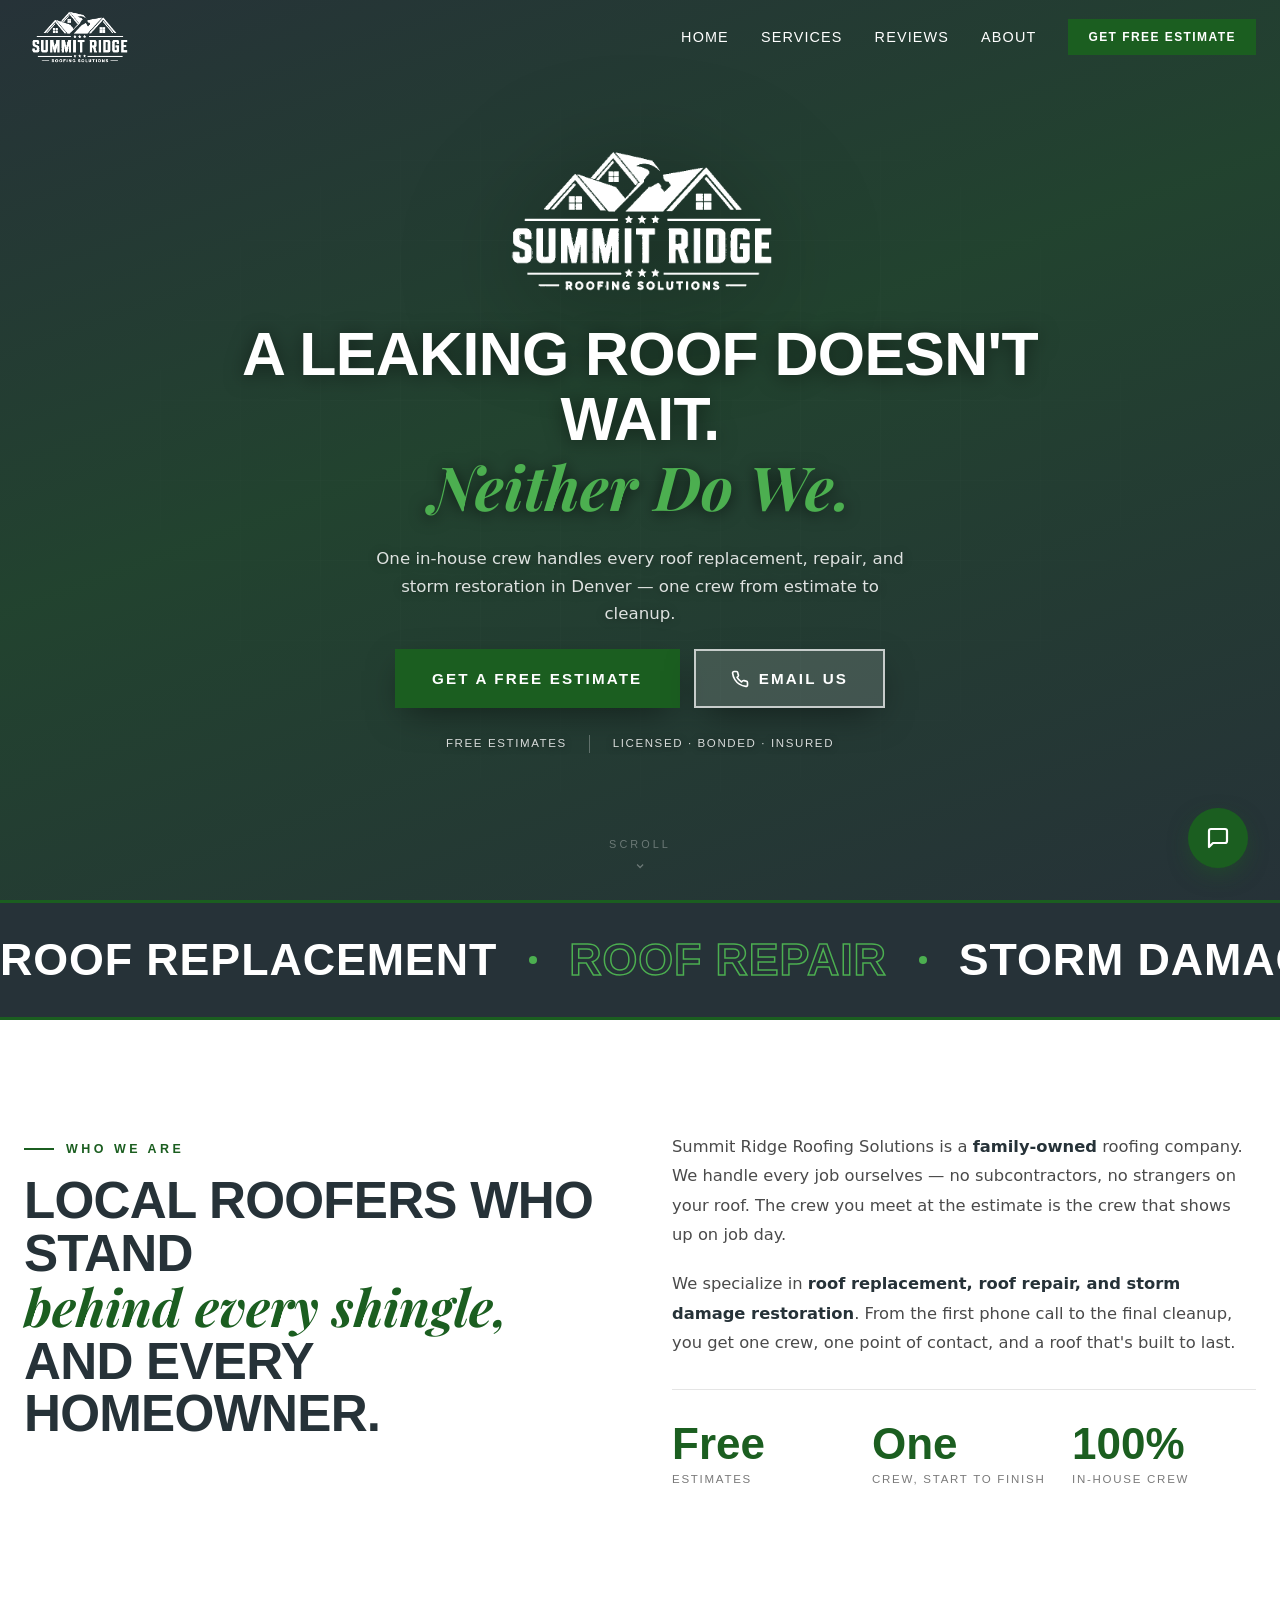
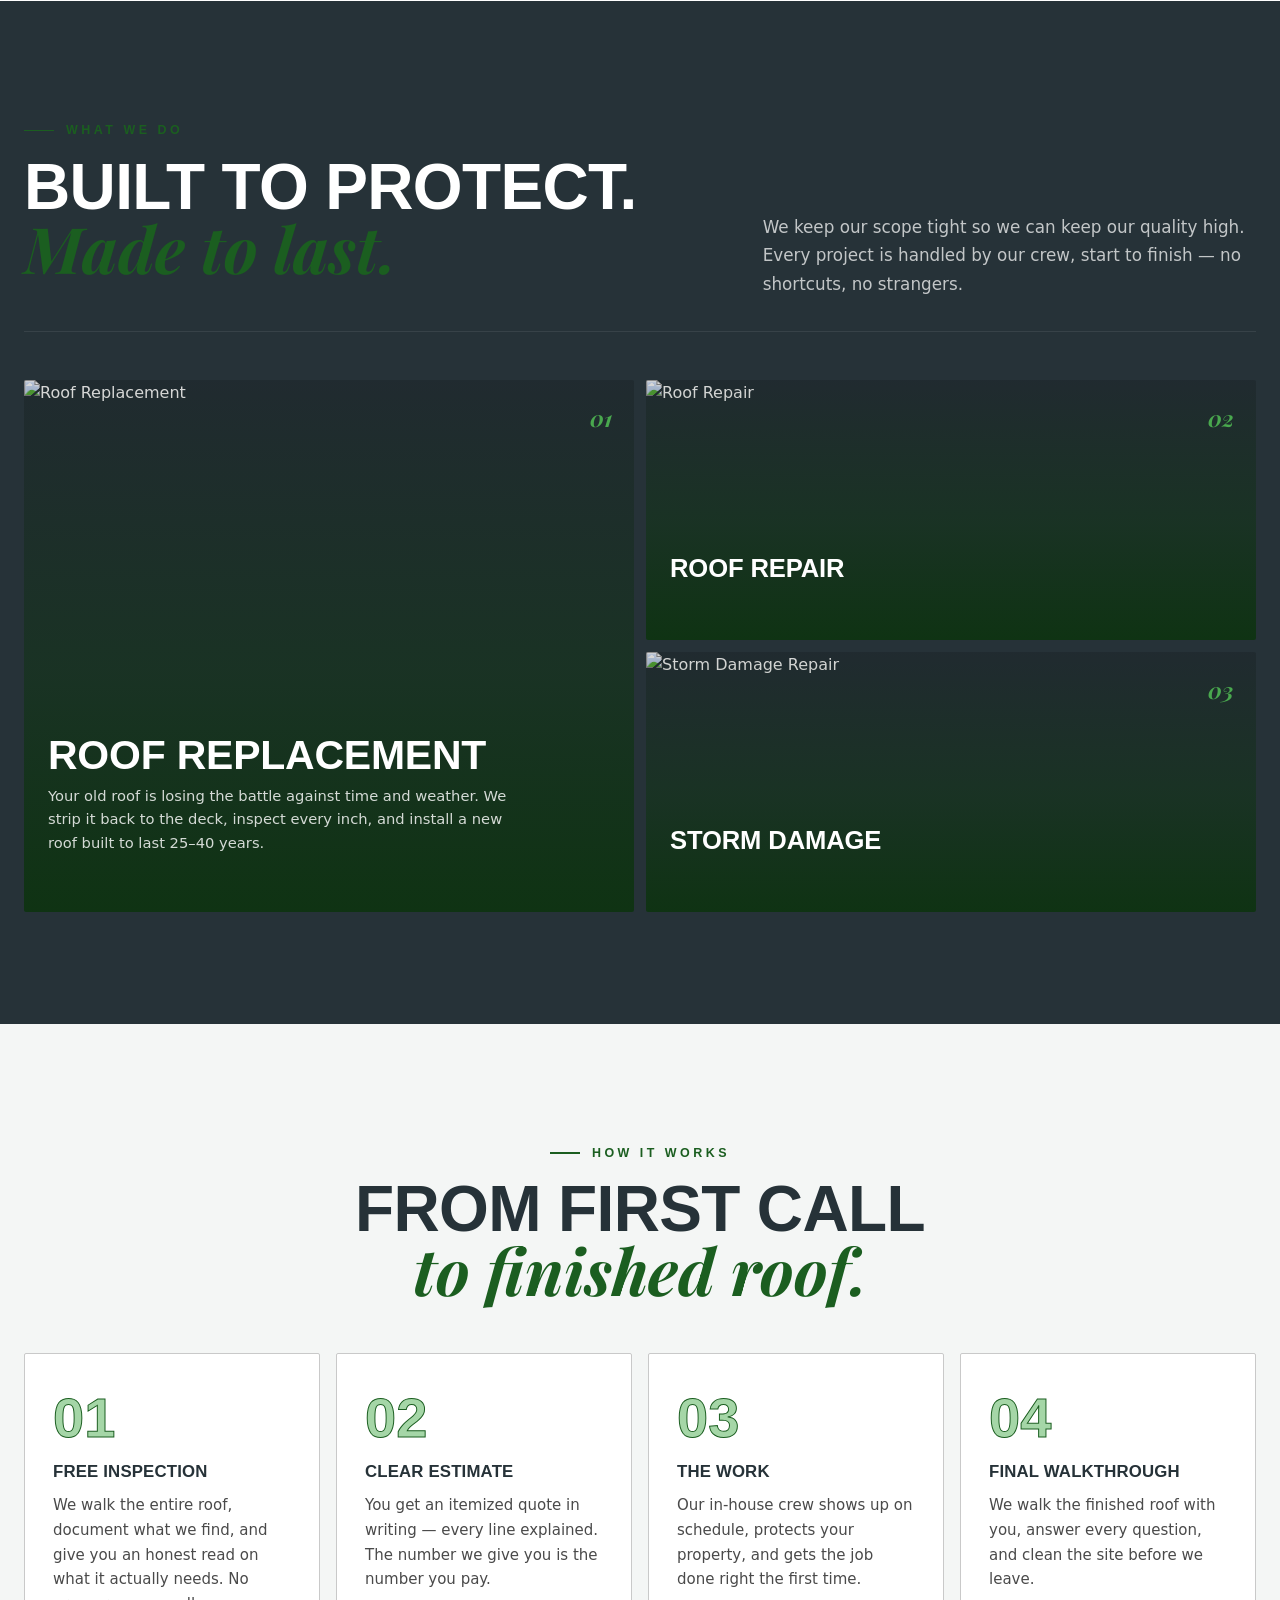
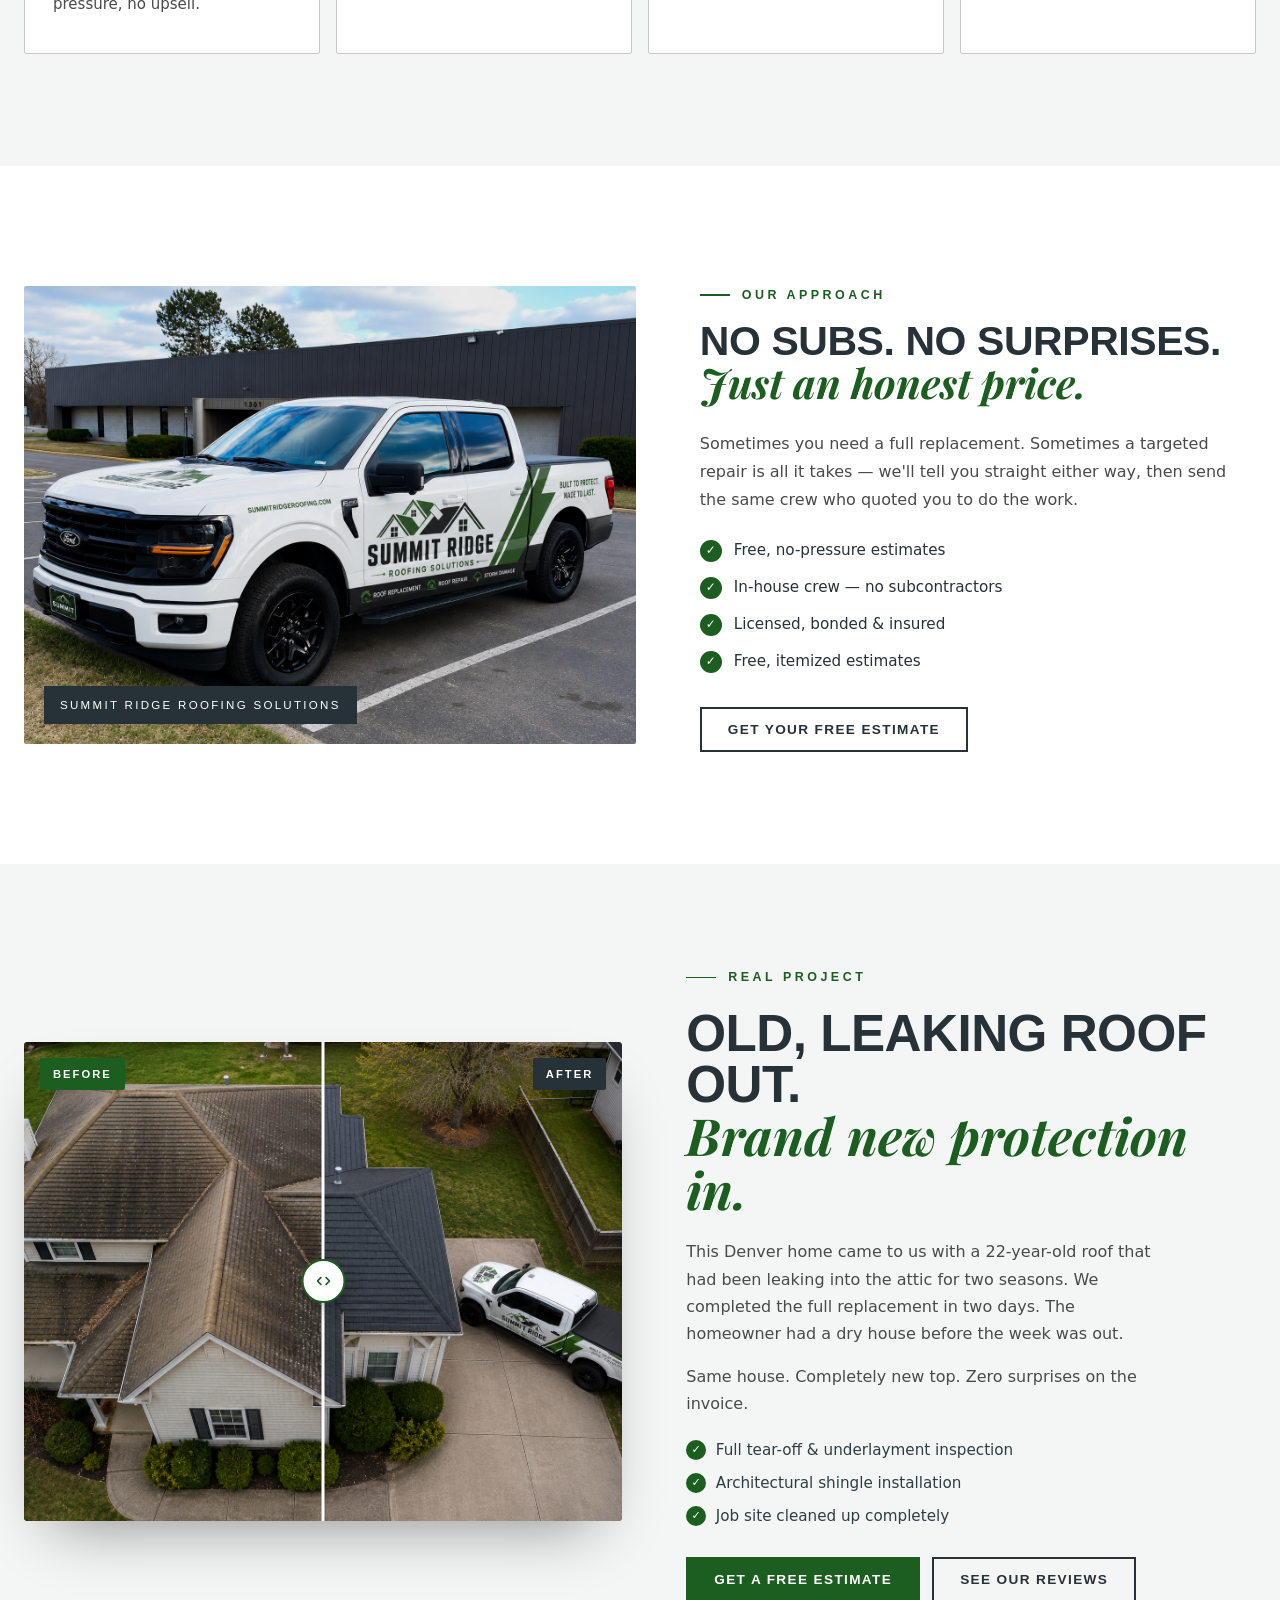
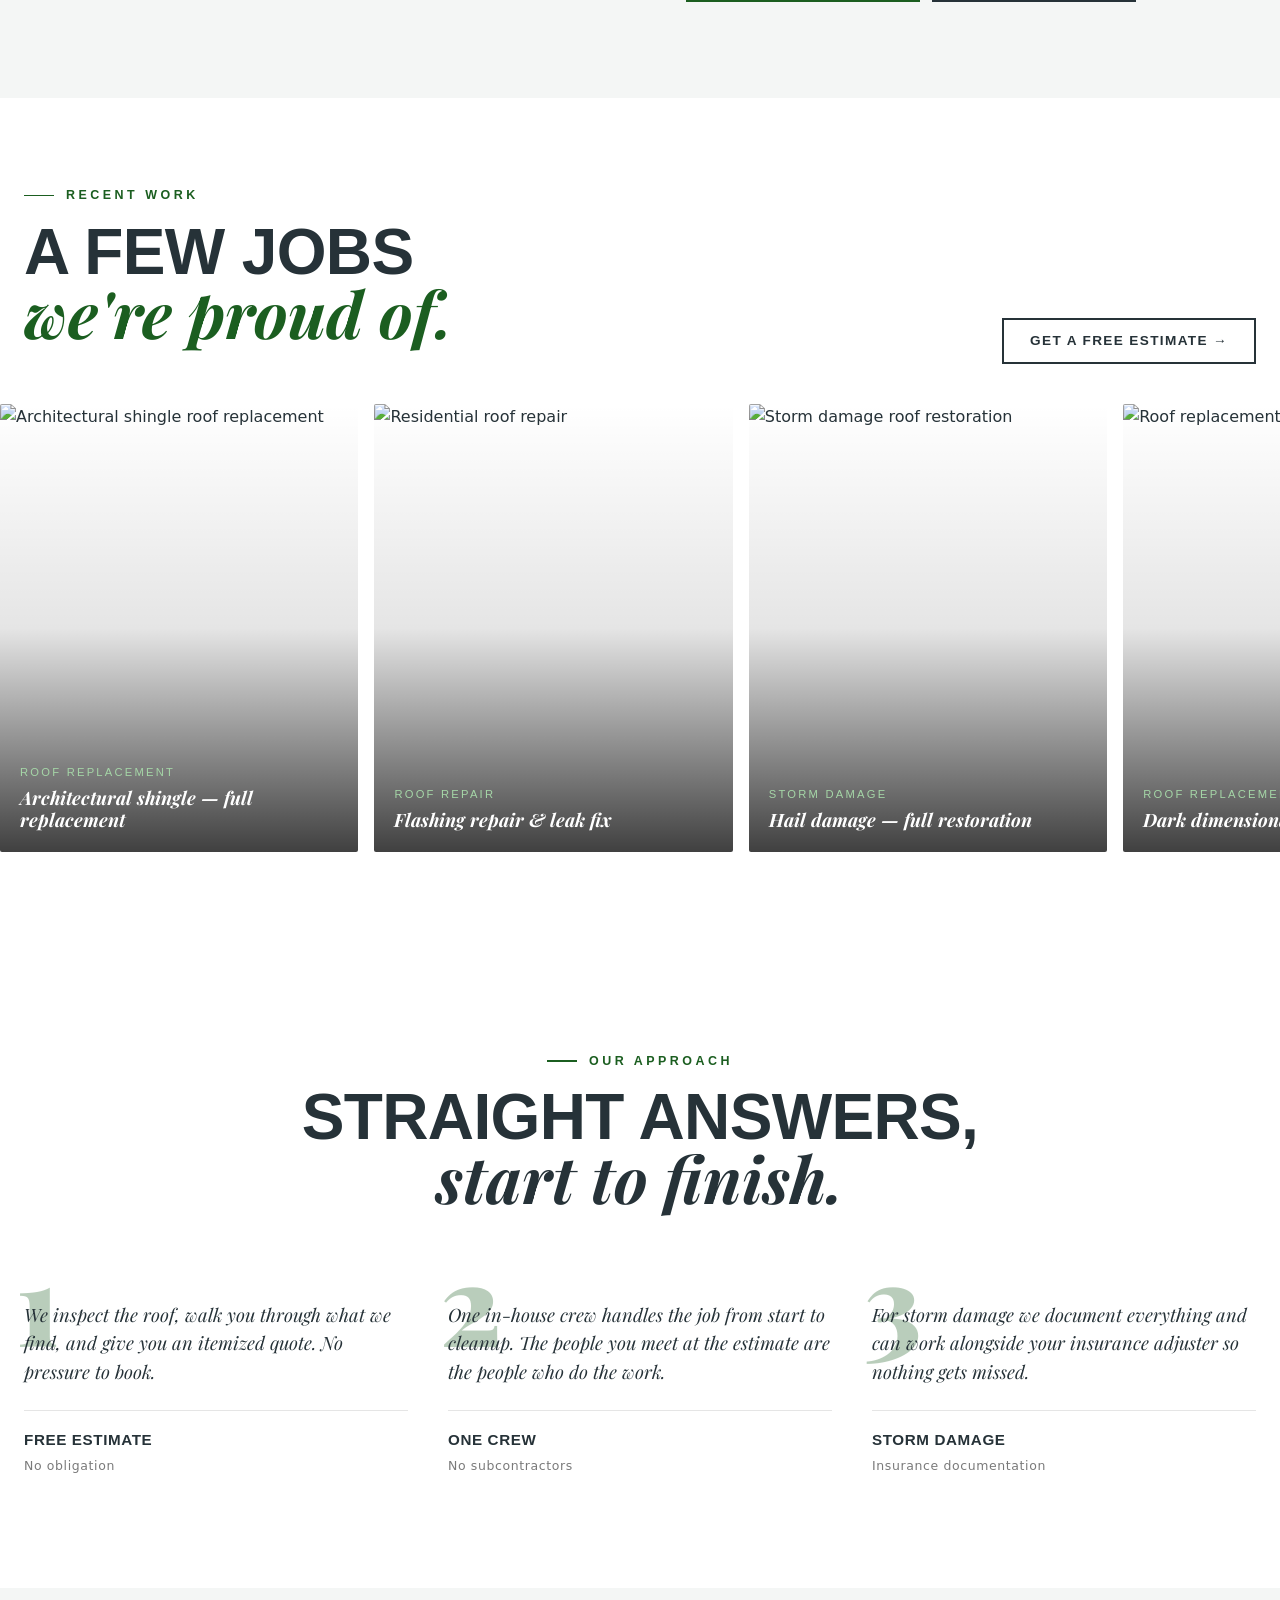
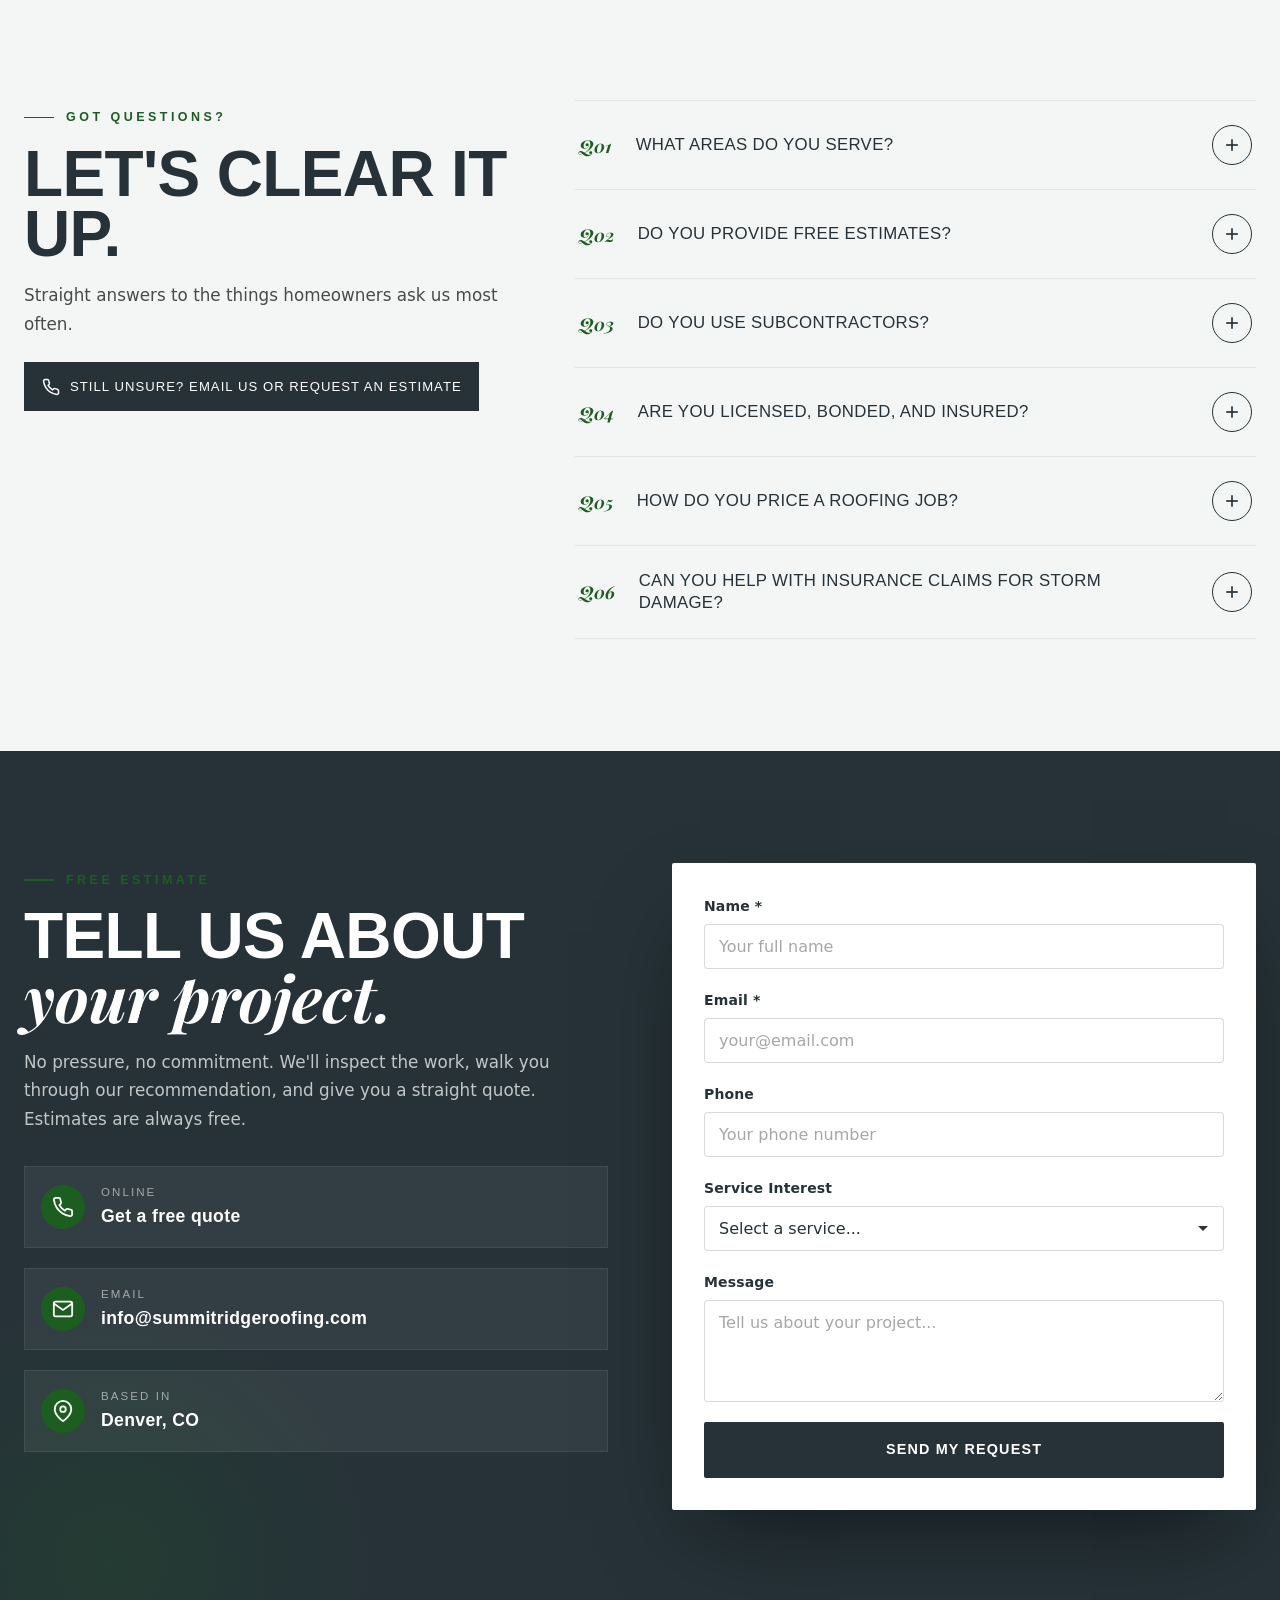
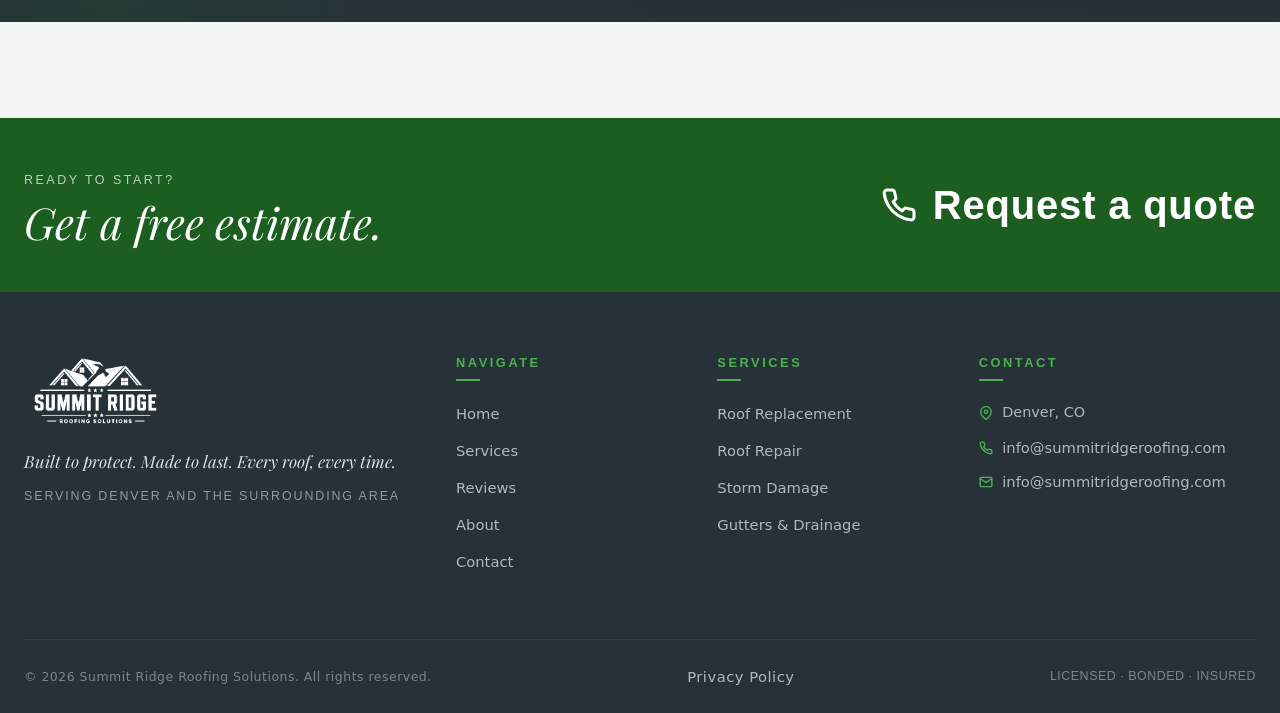
==== commit c8217cf9: "Add favicon, remove leftover 5-star rating claims" ====
--- a/index.html
+++ b/index.html
@@ -4,7 +4,8 @@
     <meta charset="UTF-8" />
     <meta name="viewport" content="width=device-width, initial-scale=1.0" />
     <title>Summit Ridge Roofing Solutions | Denver, CO Roofing Company</title>
-    <meta name="description" content="Summit Ridge Roofing Solutions. Family-owned roofing contractor serving Denver, CO. Free estimates on roof replacement, roof repair, and storm damage restoration. 5-star rated." />
+    <meta name="description" content="Summit Ridge Roofing Solutions. Family-owned roofing contractor serving Denver, CO. Free estimates on roof replacement, roof repair, and storm damage restoration." />
+    <link rel="icon" href="/summitridge-roofing-clone/logo.png" type="image/png" />
     <link rel="stylesheet" href="styles.css" />
     <link rel="preconnect" href="https://fonts.googleapis.com" />
     <link rel="preconnect" href="https://fonts.gstatic.com" crossorigin />
@@ -126,7 +127,7 @@
             <span class="marquee__item">Storm Damage<svg class="marquee__dot" width="8" height="8" viewBox="0 0 8 8"><circle cx="4" cy="4" r="4" fill="currentColor"/></svg></span>
             <span class="marquee__item">Gutters<svg class="marquee__dot" width="8" height="8" viewBox="0 0 8 8"><circle cx="4" cy="4" r="4" fill="currentColor"/></svg></span>
             <span class="marquee__item">Family Owned<svg class="marquee__dot" width="8" height="8" viewBox="0 0 8 8"><circle cx="4" cy="4" r="4" fill="currentColor"/></svg></span>
-            <span class="marquee__item">5 Star Rated<svg class="marquee__dot" width="8" height="8" viewBox="0 0 8 8"><circle cx="4" cy="4" r="4" fill="currentColor"/></svg></span>
+            <span class="marquee__item">Free Estimates<svg class="marquee__dot" width="8" height="8" viewBox="0 0 8 8"><circle cx="4" cy="4" r="4" fill="currentColor"/></svg></span>
             <span class="marquee__item">Denver, CO<svg class="marquee__dot" width="8" height="8" viewBox="0 0 8 8"><circle cx="4" cy="4" r="4" fill="currentColor"/></svg></span>
           </div>
           <div class="marquee__group" aria-hidden="true">
@@ -135,7 +136,7 @@
             <span class="marquee__item">Storm Damage<svg class="marquee__dot" width="8" height="8" viewBox="0 0 8 8"><circle cx="4" cy="4" r="4" fill="currentColor"/></svg></span>
             <span class="marquee__item">Gutters<svg class="marquee__dot" width="8" height="8" viewBox="0 0 8 8"><circle cx="4" cy="4" r="4" fill="currentColor"/></svg></span>
             <span class="marquee__item">Family Owned<svg class="marquee__dot" width="8" height="8" viewBox="0 0 8 8"><circle cx="4" cy="4" r="4" fill="currentColor"/></svg></span>
-            <span class="marquee__item">5 Star Rated<svg class="marquee__dot" width="8" height="8" viewBox="0 0 8 8"><circle cx="4" cy="4" r="4" fill="currentColor"/></svg></span>
+            <span class="marquee__item">Free Estimates<svg class="marquee__dot" width="8" height="8" viewBox="0 0 8 8"><circle cx="4" cy="4" r="4" fill="currentColor"/></svg></span>
             <span class="marquee__item">Denver, CO<svg class="marquee__dot" width="8" height="8" viewBox="0 0 8 8"><circle cx="4" cy="4" r="4" fill="currentColor"/></svg></span>
           </div>
           <div class="marquee__group" aria-hidden="true">
@@ -144,7 +145,7 @@
             <span class="marquee__item">Storm Damage<svg class="marquee__dot" width="8" height="8" viewBox="0 0 8 8"><circle cx="4" cy="4" r="4" fill="currentColor"/></svg></span>
             <span class="marquee__item">Gutters<svg class="marquee__dot" width="8" height="8" viewBox="0 0 8 8"><circle cx="4" cy="4" r="4" fill="currentColor"/></svg></span>
             <span class="marquee__item">Family Owned<svg class="marquee__dot" width="8" height="8" viewBox="0 0 8 8"><circle cx="4" cy="4" r="4" fill="currentColor"/></svg></span>
-            <span class="marquee__item">5 Star Rated<svg class="marquee__dot" width="8" height="8" viewBox="0 0 8 8"><circle cx="4" cy="4" r="4" fill="currentColor"/></svg></span>
+            <span class="marquee__item">Free Estimates<svg class="marquee__dot" width="8" height="8" viewBox="0 0 8 8"><circle cx="4" cy="4" r="4" fill="currentColor"/></svg></span>
             <span class="marquee__item">Denver, CO<svg class="marquee__dot" width="8" height="8" viewBox="0 0 8 8"><circle cx="4" cy="4" r="4" fill="currentColor"/></svg></span>
           </div>
         </div>
@@ -207,7 +208,7 @@
             </p>
           </div>
           <div class="service-bento" data-reveal>
-            <a href="#contact" class="service-tile service-tile--0">
+            <a href="#contact" id="roof-replacement" class="service-tile service-tile--0">
               <div class="service-tile__image-wrap">
                 <img src="/summitridge-roofing-clone/photo-1632759145351-1d592919f522__af3c90d0" alt="Roof Replacement" class="service-tile__image" loading="lazy" />
                 <div class="service-tile__scrim"></div>
@@ -219,7 +220,7 @@
                 <span class="service-tile__cta">Get a Quote &rarr;</span>
               </div>
             </a>
-            <a href="#contact" class="service-tile service-tile--1">
+            <a href="#contact" id="roof-repair" class="service-tile service-tile--1">
               <div class="service-tile__image-wrap">
                 <img src="/summitridge-roofing-clone/photo-1570129477492-45c003edd2be__20c51fb5" alt="Roof Repair" class="service-tile__image" loading="lazy" />
                 <div class="service-tile__scrim"></div>
@@ -231,7 +232,7 @@
                 <span class="service-tile__cta">Get a Quote &rarr;</span>
               </div>
             </a>
-            <a href="#contact" class="service-tile service-tile--2">
+            <a href="#contact" id="storm-damage" class="service-tile service-tile--2">
               <div class="service-tile__image-wrap">
                 <img src="/summitridge-roofing-clone/photo-1541888946425-d81bb19240f5__20c51fb5" alt="Storm Damage Repair" class="service-tile__image" loading="lazy" />
                 <div class="service-tile__scrim"></div>
